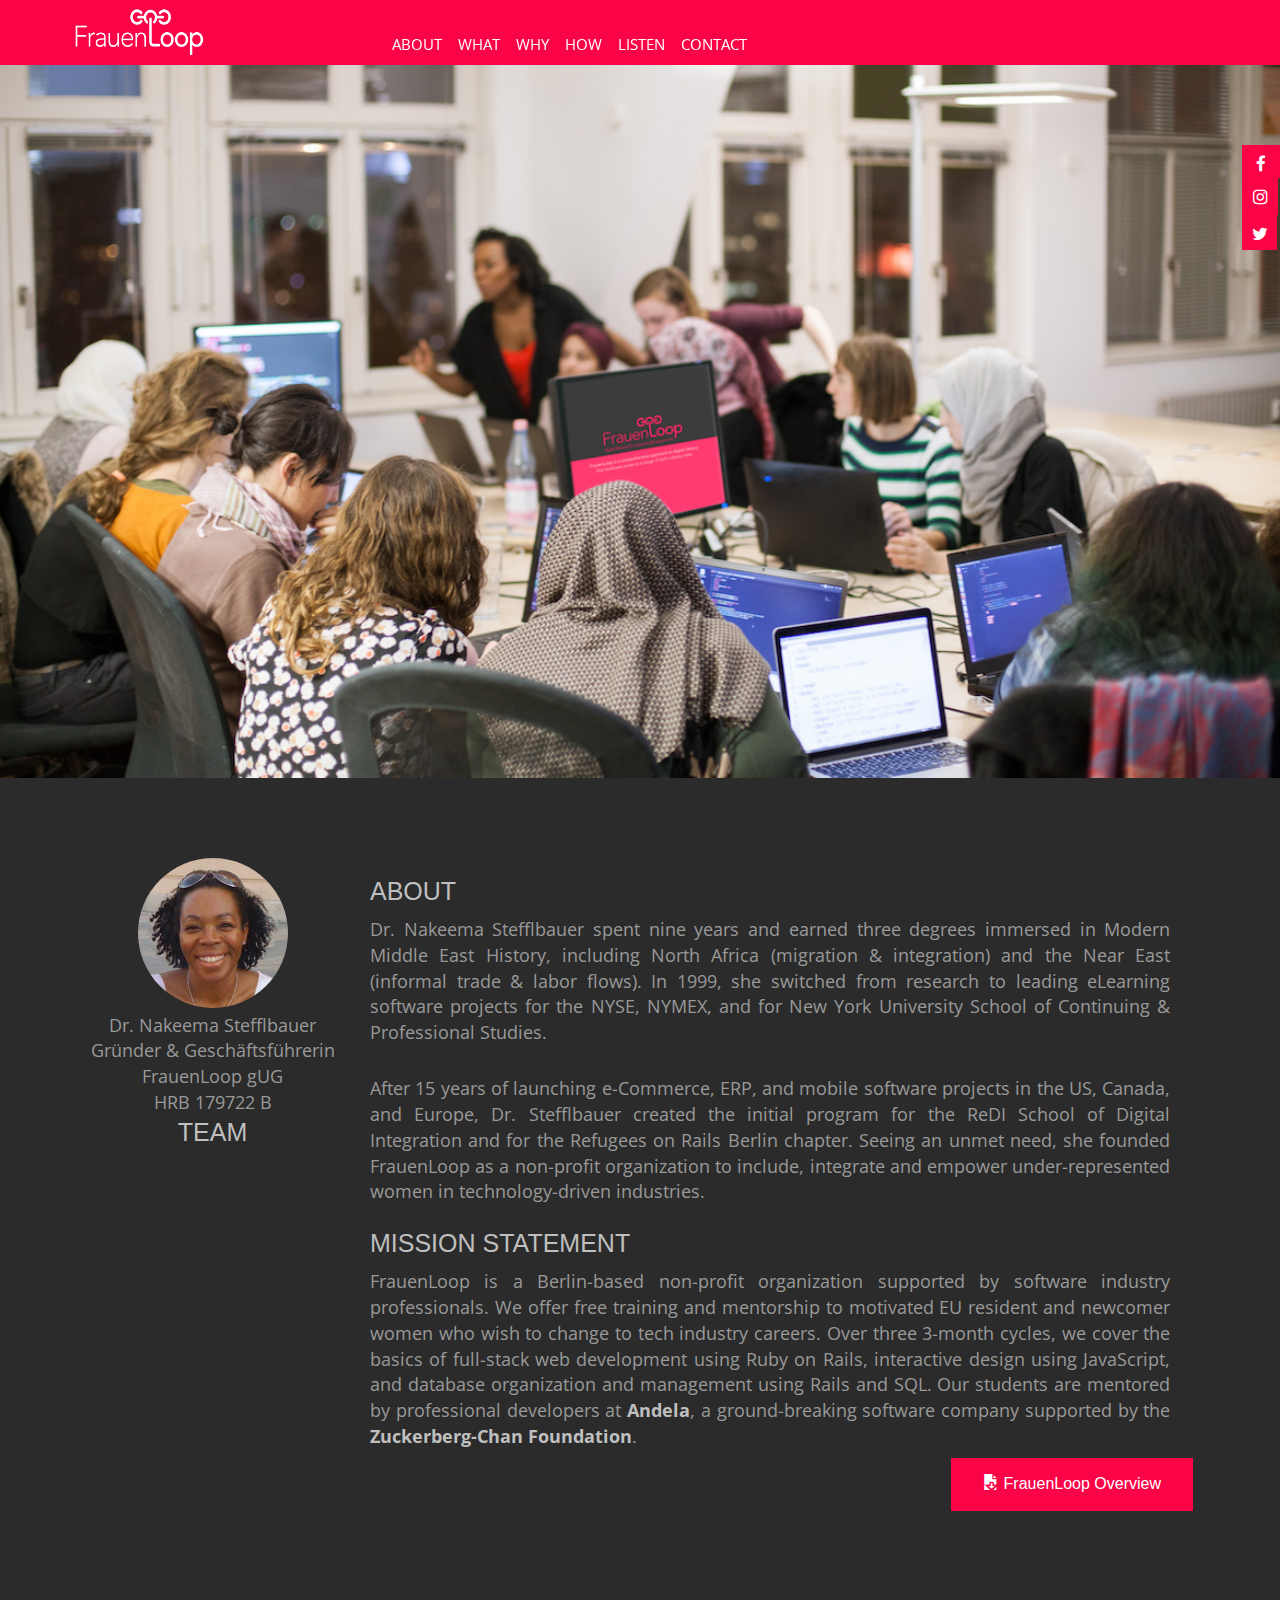
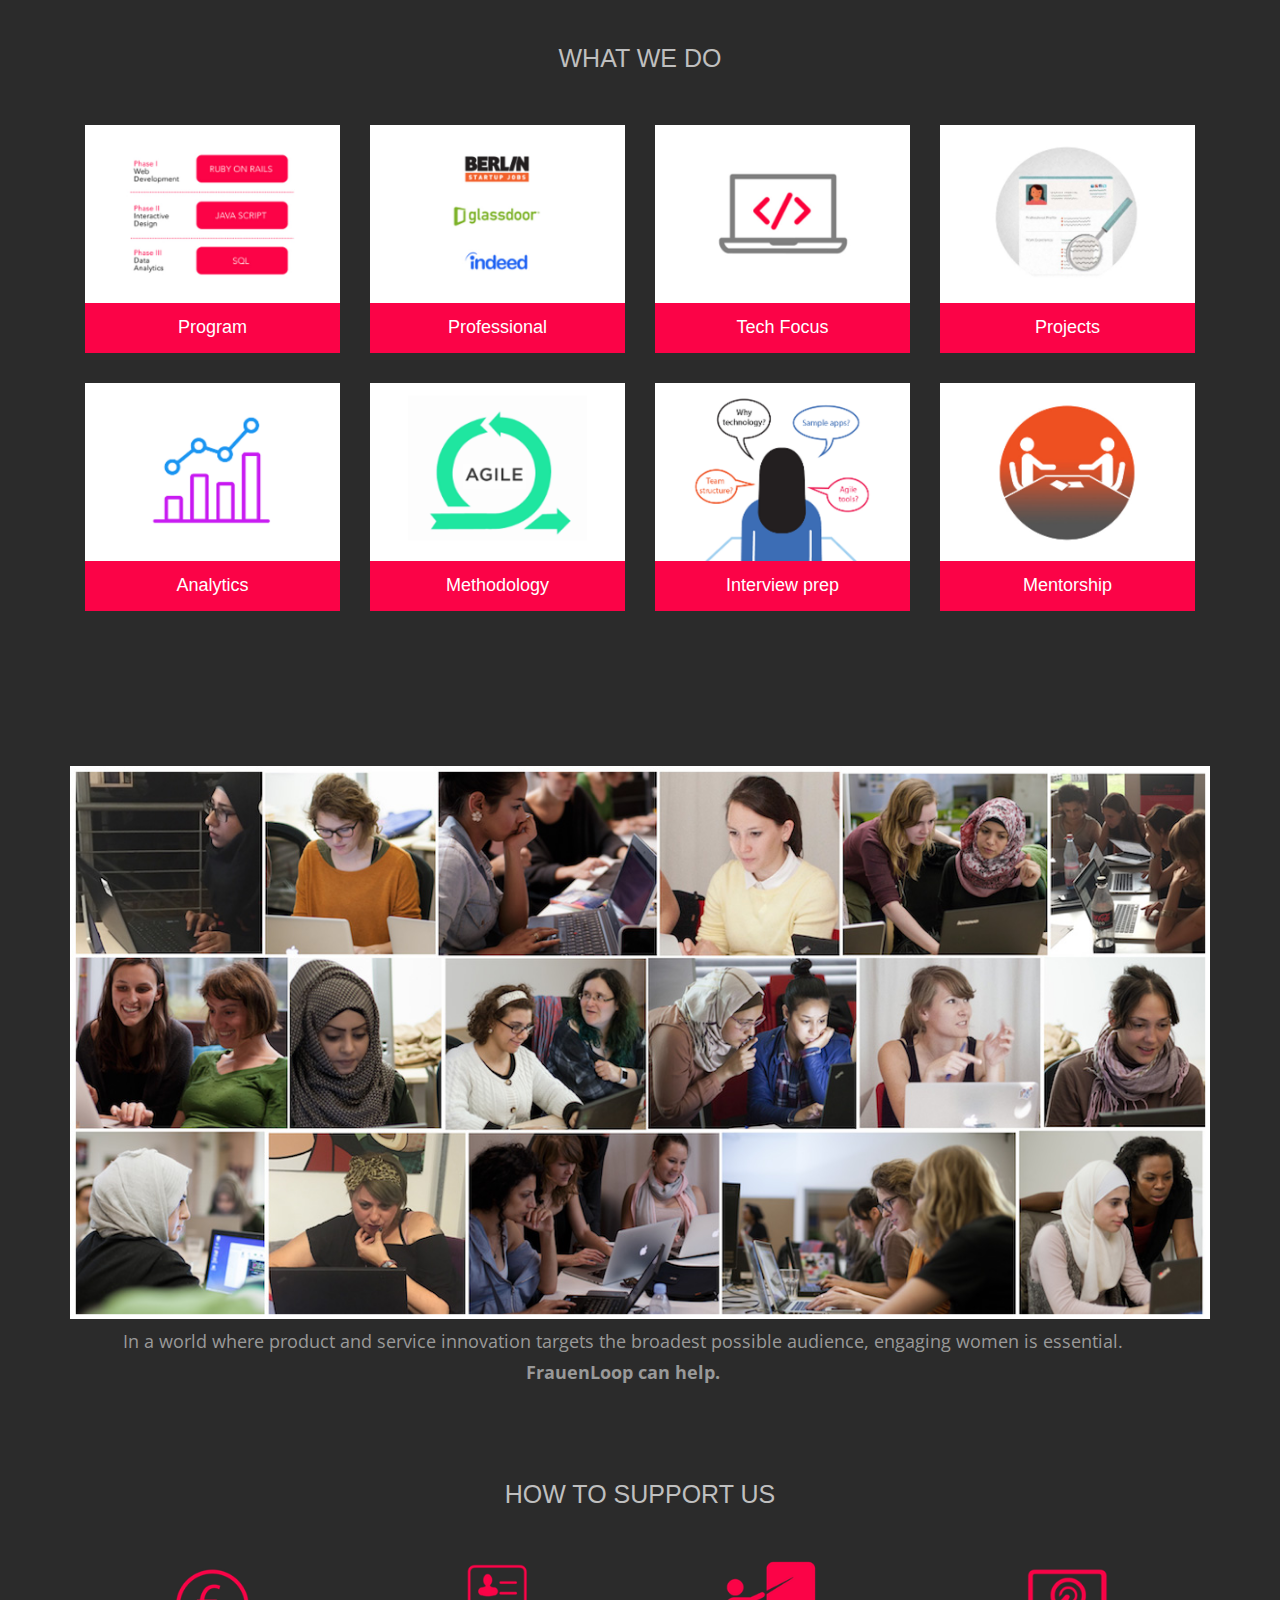
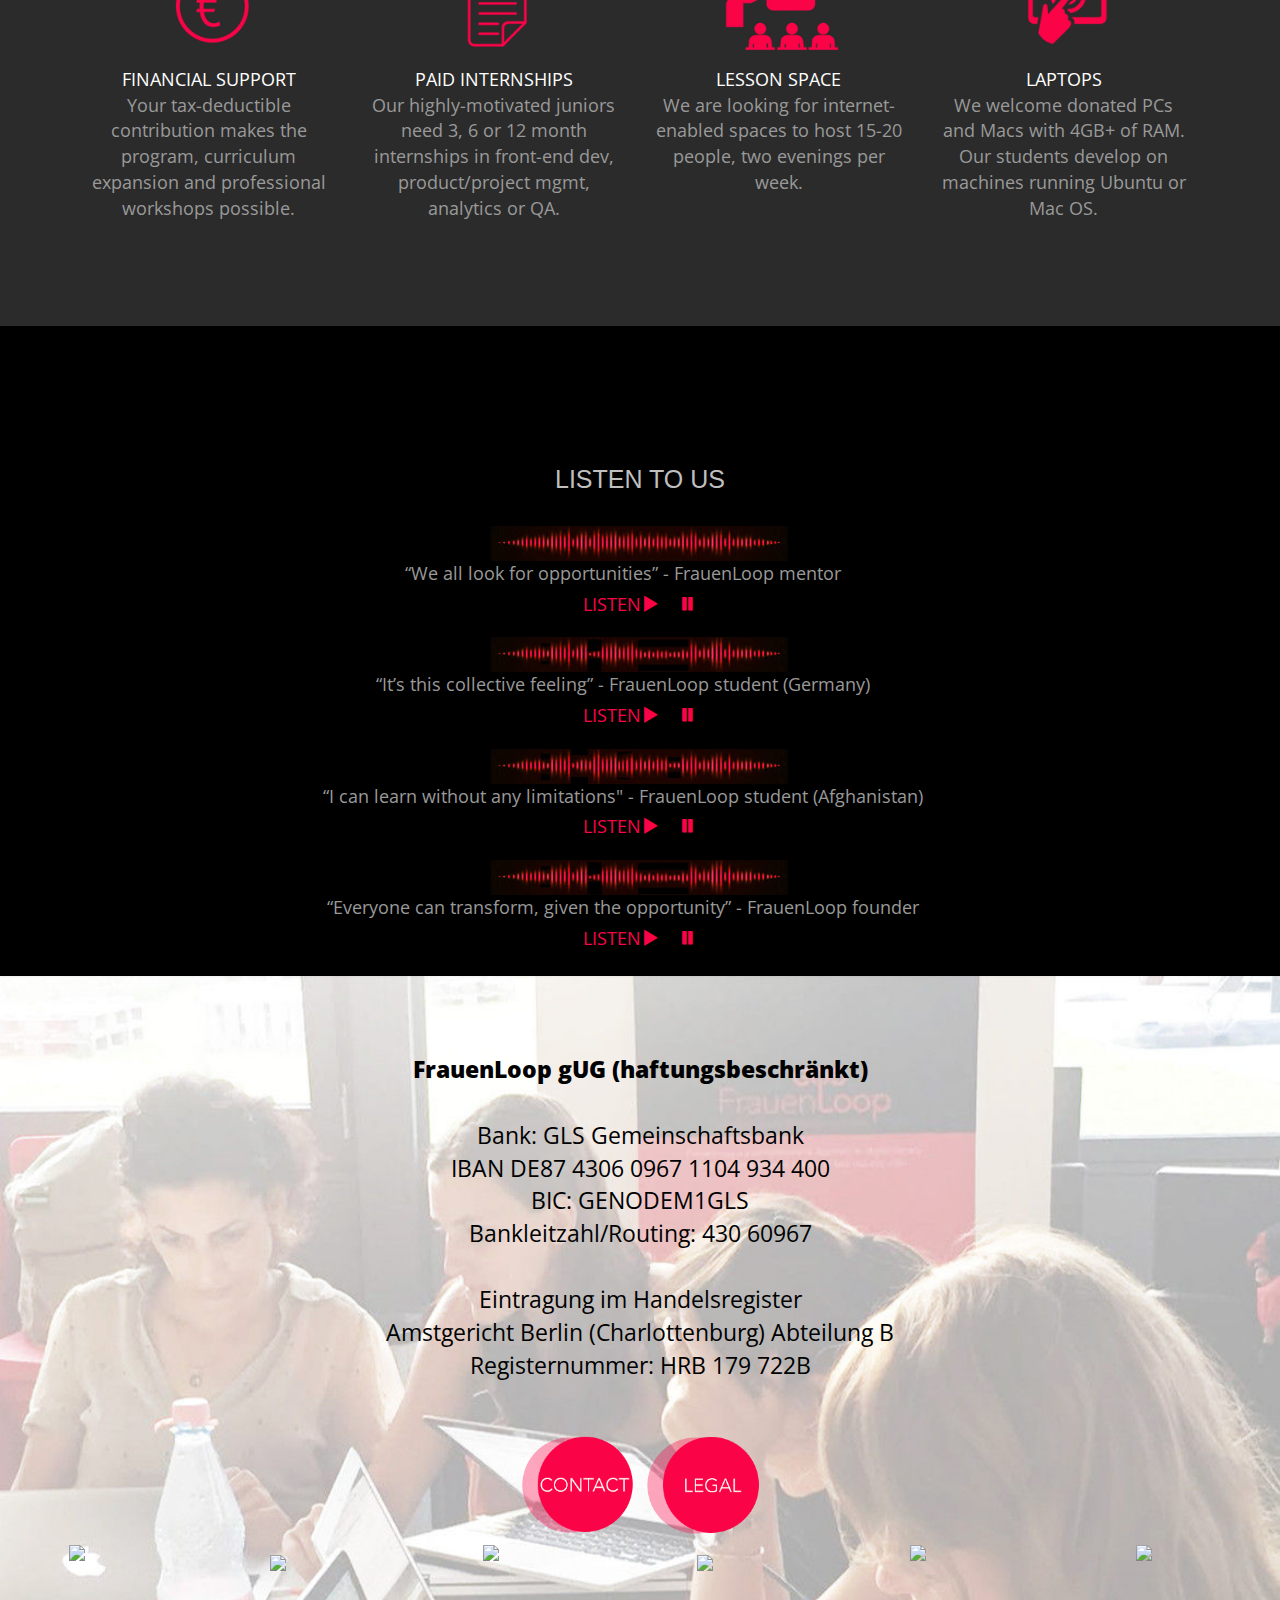
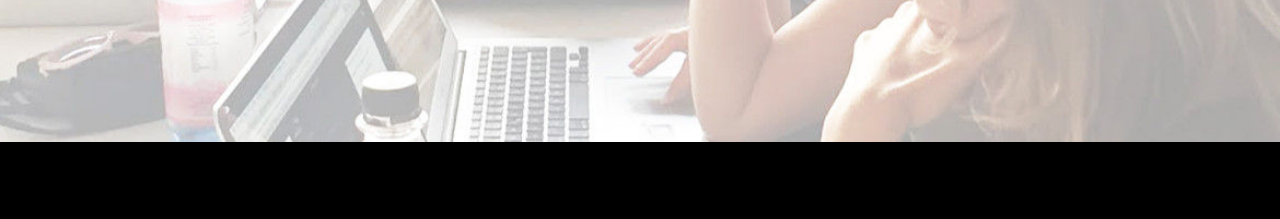
==== index.html @ 5296de96 "About page add links" ====
<!DOCTYPE html>
<html lang="en">

<head>

  <meta charset="utf-8">
  <meta name="description" content="Integration initiative that helps women EU residents and refugees learn computer programming and change to digital careers.">
  <meta name="keywords" content="FrauenLoop,Berlin,Ladies,Codeing,Women,Ruby,Ruby on Rails,Refugees">
  <meta name="author" content="FrauenLoop,Berlin">
  <meta property="og:url"                content="http://www.frauenloop.org" />
  <meta property="og:type"               content="website" />
  <meta property="og:title"              content="FrauenLoop: digital literacy for residents and newcomers" />
  <meta property="og:description"        content="Help EU resident & refugee women change to digital careers" />
  <meta property="og:image"              content="http://www.frauenloop.org/images/refugee_women_computer_learning_europe.jpg" />
  <meta name="viewport" content="width=device-width, initial-scale=1">

  <title>FrauenLoop</title>

  <!-- Latest compiled and minified CSS -->
  <link rel="stylesheet" href="https://maxcdn.bootstrapcdn.com/bootstrap/3.3.7/css/bootstrap.min.css" integrity="sha384-BVYiiSIFeK1dGmJRAkycuHAHRg32OmUcww7on3RYdg4Va+PmSTsz/K68vbdEjh4u" crossorigin="anonymous">

  <!-- Theme CSS -->
  <link rel="stylesheet" type="text/css" href="css/style.css"> 
  <link rel="icon" type="image/png" href="images/favicon.ico">

  <!-- HTML5 Shim and Respond.js IE8 support of HTML5 elements and media queries -->
  <!-- WARNING: Respond.js doesn't work if you view the page via file:// -->
  <!--[if lt IE 9]>
  <script src="https://oss.maxcdn.com/libs/html5shiv/3.7.0/html5shiv.js"></script>
  <script src="https://oss.maxcdn.com/libs/respond.js/1.4.2/respond.min.js"></script>
  <![endif]-->

</head>

<body>
    <!-- Navigation -->
      <nav id="mainNav" class="navbar navbar-inverse navbar-custom navbar-fixed-top">
        <div class="container-fluid">
         <!-- Brand and toggle get grouped for better mobile display -->
          <div class="navbar-header">
            <button type="button" class="navbar-toggle" data-toggle="collapse" data-target="#myNavbar">
              <span class="icon-bar"></span>
              <span class="icon-bar"></span>
              <span class="icon-bar"></span>
            </button>
            <a class="navbar-brand" href="#page0"><img src="images/logos/Logo_Frauenloop_new_white_none.png" alt="FrauenLoop" title="FrauenLoop Logo"></a>
          </div>
          <!-- Collect the nav links, forms, and other content for toggling -->
          <div class="collapse navbar-collapse" id="myNavbar">
            <ul class="nav navbar-nav">
              <!--<li data-menuanchor="page1"><a href="#page1">WHY</a></li>-->
              <li data-menuanchor="page2"><a href="#page2">ABOUT</a></li>
              <li data-menuanchor="page3"><a href="#page3">WHAT</a></li>
              <li data-menuanchor="page4"><a href="#page4">WHY</a></li>
              <li data-menuanchor="page5"><a href="#page5">HOW</a></li>
              <li data-menuanchor="page6"><a href="#page6">LISTEN</a></li>
              <li data-menuanchor="page7"><a href="#page7">CONTACT</a></li>
            </ul>
          </div>
          <!-- /.navbar-collapse -->
        </div>
        <!-- /.container-fluid -->
      </nav>
      <!-- Navigation END -->

  <!-- Header -->
<header>
  <div class="sectionHeader" id="page0">
      <img src="images/start-page-background.jpg" class="header img-responsive" title="tech-integration-women-refugees-computer">
  </div>      
</header>
<!-- Header END -->

<!--WHY PAGE
<div class="section" id="page1">
   <div class="container">
     <div class="row">
       <div class="col-lg-12 col-sm-12"><img src="images/content_images/women-career-change.jpg" class="img-responsive" width="690" alt="frauenloop" title="women-career-changers"></div>
      <div class="col-lg-12 col-sm-12"><img class="header-circle img-responsive" src="images/circle_logos/test.jpg" alt="WHY WOMEN" title="WHY WOMEN">
        <div class="carousel-caption">
          <h1 class="quoteWhite2"> WHY WOMEN </h1>
        </div>
    </div>
       <div class="col-lg-12 col-sm-12"><p class="quote">The typical college graduate will<span class="quoteWhite"> change jobs many times. </span><br class="visible-lg visible-md">Sometimes it's a choice - but <span class="quoteWhite">for many women it isn't.</span><span> <!--<a class="quotepink" href="#why1" style="padding-left: 10px;">MORE  <span class="glyphicon glyphicon-menu-down"></span> </a></span></p></div>
   </div> 
</div>
   <!--container
</div>
   <!--WHY PAGE END-->

 <!--ABOUT PAGE-->
<div class="sectionAbout" id="page2" style="background-color: #2b2b2b;">
  <div class="container">
   <div class="row">
    <div class="col-lg-3 col-md-3 col-sm-3 col-xs-12"><img src="images/other_images/bio-pic.jpg" class="img-circle img-responsive" width="150" title="Dr. Nakeema Stefflbauer-founder-FrauenLoop">
             <p class="quoteAbout2">
          <span>Dr. Nakeema Stefflbauer</span><br>
          <span>Gründer & Geschäftsführerin</span><br>
          <span>FrauenLoop gUG</span><br>
          <span>HRB 179722 B</span></p>
          <p class="visible-lg visible-md text-center"><a class="quoteWhiteheader2 " href="pages/who.html">TEAM</a></p>
         
     </div>

    <div class="col-lg-9 col-md-9 col-sm-9 col-xs-12">
      <h2 class="quoteWhiteheader">ABOUT</h2>
      <p class="quoteAbout">Dr. Nakeema Stefflbauer spent nine years and earned three degrees immersed in Modern Middle East History, including North Africa (migration & integration) and the Near East (informal trade & labor flows). In 1999, she switched from research to leading eLearning software projects for the NYSE, NYMEX, and for New York University School of Continuing & Professional Studies.<br><br></p>

      <p class="quoteAbout">After 15 years of launching e-Commerce, ERP, and mobile software projects in the US, Canada, and Europe, Dr. Stefflbauer created the initial program for the ReDI School of Digital Integration and for the Refugees on Rails Berlin chapter. Seeing an unmet need, she founded FrauenLoop as a non-profit organization to include, integrate and empower under-represented women in technology-driven industries.</p>

      <h2 class="quoteWhiteheader">MISSION STATEMENT</h2>
       <p class="quoteAbout">
         FrauenLoop is a Berlin-based non-profit organization supported by software industry professionals. We offer free training and mentorship to motivated EU resident and newcomer women who wish to change to tech industry careers. Over three 3-month cycles, we cover the basics of full-stack web development using Ruby on Rails, interactive design using JavaScript, and database organization and management using Rails and SQL. Our students are mentored by professional developers at <strong ><a href="https://andela.com/" target="_blank">Andela</a></strong>, a ground-breaking software company supported by the <strong><a href="https://chanzuckerberg.com/" target="_blank">Zuckerberg-Chan Foundation</a></strong>.
       </p>
       <p class="visible-sm visible-xs"><a class="quoteWhiteheader2" href="pages/who.html">TEAM</a></p>
    </div>
    
       <div class="col-lg-12 col-md-12 col-sm-12 center-block" style="padding-bottom: 50px;""><a href="images/FL_overview10Nov.jpeg" target="_blank" ><button class="contact-button pull-right"><span class="glyphicon glyphicon-save-file"></span>  FrauenLoop Overview</button></a>
       </div>
   </div>
 </div>
 <!--container-->
</div>
  <!--ABOUT PAGE END-->

  <!--WHAT PAGE-->
<div id="page3" style="background-color: #2b2b2b;">
<section id="portfolio">
        <div class="container">
            <div class="row">
                <div class="col-lg-12 text-center">
                    <h2 class="quoteWhiteheader">WHAT WE DO</h2>
                    <br>
                    <br>
                </div>
            </div>
            <div class="row">
                <div class="col-md-3 col-sm-6 portfolio-item">
                    <a data-target="#myModal1" class="portfolio-link" data-toggle="modal">
                        <div class="portfolio-hover">
                            <div class="portfolio-hover-content">
                                <i class="fa fa-plus fa-3x"></i>
                            </div>
                        </div> 
                        <img src="images/what/languages_square.jpg" class="img-responsive whatImg" alt="">
                   
                    <div class="portfolio-caption">
                        <h4 class="quoteWhite">Program</h4>

                    </div>
                     </a>
                </div>

                <div class="col-md-3 col-sm-6 portfolio-item">
                    <a data-target="#myModal2" class="portfolio-link" data-toggle="modal">
                        <div class="portfolio-hover">
                            <div class="portfolio-hover-content">
                                <i class="fa fa-plus fa-3x"></i>
                            </div>
                        </div>
                        <img src="images/what/jobs_square.jpg" class="img-responsive whatImg" alt="">
                    
                    <div class="portfolio-caption">
                        <h4 class="quoteWhite">Professional</h4>
                    </div>
                    </a>
                </div>

                <div class="col-md-3 col-sm-6 portfolio-item">
                    <a data-target="#myModal3" class="portfolio-link" data-toggle="modal">
                        <div class="portfolio-hover">
                            <div class="portfolio-hover-content">
                                <i class="fa fa-plus fa-3x"></i>
                            </div>
                        </div>
                        <img src="images/what/coding_square.jpg" class="img-responsive whatImg" alt="">
                    
                    <div class="portfolio-caption">
                        <h4 class="quoteWhite">Tech Focus</h4>
                    </div>
                    </a>
                </div>

                <div class="col-md-3 col-sm-6 portfolio-item">
                    <a data-target="#myModal4" class="portfolio-link" data-toggle="modal">
                        <div class="portfolio-hover">
                            <div class="portfolio-hover-content">
                                <i class="fa fa-plus fa-3x"></i>
                            </div>
                        </div>
                        <img src="images/what/portfolio_square.jpg" class="img-responsive whatImg" alt="">
                    
                    <div class="portfolio-caption">
                        <h4 class="quoteWhite">Projects</h4>
                    </div>
                    </a>
                </div>
            </div>
                        <div class="row">
                <div class="col-md-3 col-sm-6 portfolio-item">
                    <a data-target="#myModal5" class="portfolio-link" data-toggle="modal">
                        <div class="portfolio-hover">
                            <div class="portfolio-hover-content">
                                <i class="fa fa-plus fa-3x"></i>
                            </div>
                        </div>
                        <img src="images/what/analytics_square.png" class="img-responsive whatImg" alt="">
                    
                    <div class="portfolio-caption">
                        <h4 class="quoteWhite">Analytics</h4>
                    </div>
                    </a>
                </div>

                <div class="col-md-3 col-sm-6 portfolio-item">
                    <a data-target="#myModal6" class="portfolio-link" data-toggle="modal">
                        <div class="portfolio-hover">
                            <div class="portfolio-hover-content">
                                <i class="fa fa-plus fa-3x"></i>
                            </div>
                        </div>
                        <img src="images/what/agile_square.png" class="img-responsive whatImg" alt="">
                  
                    <div class="portfolio-caption">
                        <h4 class="quoteWhite">Methodology</h4>
                    </div>
                    </a>
                </div>

                <div class="col-md-3 col-sm-6 portfolio-item">
                    <a data-target="#myModal7" class="portfolio-link" data-toggle="modal">
                        <div class="portfolio-hover">
                            <div class="portfolio-hover-content">
                                <i class="fa fa-plus fa-3x"></i>
                            </div>
                        </div>
                        <img src="images/what/CV_square.png" class="img-responsive whatImg" alt="">
                  
                    <div class="portfolio-caption">
                        <h4 class="quoteWhite">Interview prep</h4>
                    </div>
                    </a>
                </div>

                <div class="col-md-3 col-sm-6 portfolio-item">
                    <a data-target="#myModal8" class="portfolio-link" data-toggle="modal">
                        <div class="portfolio-hover">
                            <div class="portfolio-hover-content">
                                <i class="fa fa-plus fa-3x"></i>
                            </div>
                        </div>
                        <img src="images/what/cv_square.jpg" class="img-responsive whatImg" alt="">
                  
                    <div class="portfolio-caption">
                        <h4 class="quoteWhite">Mentorship</h4>
                    </div>
                    </a>
                </div>
            </div>
        </div>
    </section>
</div>

<!---ModalsWHAT-->

<!-- Modal1 -->
<div class="modal custom fade" id="myModal1" tabindex="-1" role="dialog" aria-labelledby="myModalLabel" aria-hidden="true">
  <div class="modal-dialog">
    <div class="modal-content">
      <div class="modal-body">
       <img src="images/what/languages_image.jpg" class="img-responsive" alt="">
      </div>
      <div><h4 class="pull-right2 quoteWhite">72 hours per cycle, 216 hours in total</h4></div>
      <div class="modal-footer">
        <a  class="quotepink" data-dismiss="modal">Close</a>
      </div>
    </div><!-- /.modal-content -->
  </div><!-- /.modal-dialog -->
</div><!-- /.modal1 -->

<!-- Modal2 -->
<div class="modal custom fade" id="myModal2" tabindex="-1" role="dialog" aria-labelledby="myModalLabel" aria-hidden="true">
  <div class="modal-dialog">
    <div class="modal-content">
      <div class="modal-body">
       <img src="images/what/jobs_image.jpg" class="img-responsive" alt="">
      </div>
      <div><h4 class="pull-right2 quoteWhite">Design, Test, Development & Analytics</h4></div>
      <div class="modal-footer">
        <a  class="quotepink" data-dismiss="modal">Close</a>
      </div>
    </div><!-- /.modal-content -->
  </div><!-- /.modal-dialog -->
</div><!-- /.modal2 -->

<!-- Modal3 -->
<div class="modal custom fade" id="myModal3" tabindex="-1" role="dialog" aria-labelledby="myModalLabel" aria-hidden="true">
  <div class="modal-dialog">
    <div class="modal-content">
      <div class="modal-body">
       <img src="images/what/tech.jpg" class="img-responsive" alt="">
      </div>
      <div><h4 class="pull-right2 quoteWhite">Applications, Interactivity & Database management</h4></div>
      <div class="modal-footer">
        <a  class="quotepink" data-dismiss="modal">Close</a>
      </div>
    </div><!-- /.modal-content -->
  </div><!-- /.modal-dialog -->
</div><!-- /.modal3 -->

<!-- Modal4 -->
<div class="modal custom fade" id="myModal4" tabindex="-1" role="dialog" aria-labelledby="myModalLabel" aria-hidden="true">
  <div class="modal-dialog">
    <div class="modal-content">
      <div class="modal-body">
       <img src="images/what/carousel4.jpg" class="img-responsive" alt="">
      </div>
      <div><h4 class="pull-right2 quoteWhite">Emphasis on online portfolios, including CVs</h4></div>
      <div class="modal-footer">
        <a  class="quotepink" data-dismiss="modal">Close</a>
      </div>
    </div><!-- /.modal-content -->
  </div><!-- /.modal-dialog -->
</div><!-- /.modal4 -->

<!-- Modal5 -->
<div class="modal custom fade" id="myModal5" tabindex="-1" role="dialog" aria-labelledby="myModalLabel" aria-hidden="true">
  <div class="modal-dialog">
    <div class="modal-content">
      <div class="modal-body">
       <img src="images/what/carousel5.png" class="img-responsive" alt="">
      </div>
      <div><h4 class="pull-right2 quoteWhite">Working with data from the web</h4></div>
      <div class="modal-footer">
        <a  class="quotepink" data-dismiss="modal">Close</a>
      </div>
    </div><!-- /.modal-content -->
  </div><!-- /.modal-dialog -->
</div><!-- /.modal5 -->

<!-- Modal6 -->
<div class="modal custom fade" id="myModal6" tabindex="-1" role="dialog" aria-labelledby="myModalLabel" aria-hidden="true">
  <div class="modal-dialog">
    <div class="modal-content">
      <div class="modal-body">
       <img src="images/what/carousel6.png" class="img-responsive" alt="">
      </div>
      <div><h4 class="pull-right2 quoteWhite">Industry-standard tools (Jira, Trello, Asana)</h4></div>
      <div class="modal-footer">
        <a  class="quotepink" data-dismiss="modal">Close</a>
      </div>
    </div><!-- /.modal-content -->
  </div><!-- /.modal-dialog -->
</div><!-- /.modal6 -->

<!-- Modal7 -->
<div class="modal custom fade" id="myModal7" tabindex="-1" role="dialog" aria-labelledby="myModalLabel" aria-hidden="true">
  <div class="modal-dialog">
    <div class="modal-content">
      <div class="modal-body">
       <img src="images/what/CV_image.jpg" class="img-responsive" alt="" title="Muslim-European-women-integration">
      </div>
      <div><h4 class="pull-right2 quoteWhite">Mock interview practice</h4></div>
      <div class="modal-footer">
        <a  class="quotepink" data-dismiss="modal">Close</a>
      </div>
    </div><!-- /.modal-content -->
  </div><!-- /.modal-dialog -->
</div><!-- /.modal3 -->

<!-- Modal8 -->
<div class="modal custom fade" id="myModal8" tabindex="-1" role="dialog" aria-labelledby="myModalLabel" aria-hidden="true">
  <div class="modal-dialog">
    <div class="modal-content">
      <div class="modal-body">
       <img src="images/what/mentoring_image.JPG" class="img-responsive" alt="" title=" women-europe-computer-mentors">
      </div>
      <div><h4 class="pull-right2 quoteWhite">High ratio of women instructors</h4></div>
      <div class="modal-footer">
        <a  class="quotepink" data-dismiss="modal">Close</a>
      </div>
    </div><!-- /.modal-content -->
  </div><!-- /.modal-dialog -->
</div><!-- /.modal4 -->
<!-- /ModalsWHAT -->
  <!--WHAT PAGE END-->

  <!--WHY PAGE-->
<div class="sectionWho" id="page4" style="background-color: #2b2b2b;">
  <div class="container">
    <div>
    <img src="images/FL-who-wallpaper.jpg" class="header img-responsive" title="muslim-women-technology-integration-germany">
    </div>
    <div><p class="quote text-center" style="padding-top: 10px">In a world where product and service innovation targets the broadest possible audience, engaging women is essential.</p></div>
    <div><p class="quote text-center"><strong>FrauenLoop can help.</strong></p></div>
  </div>
  <!--container-->
</div>
  <!--WHY PAGE END-->

  <!--HOW PAGE-->
<div class="sectionhow" id="page5" style="background:#2b2b2b;">
   <div class="container">
     <div class="row">
     <h1 class="text-center quoteWhiteheader">HOW TO SUPPORT US</h1>
     <br>
         <div class="col-lg-3 col-sm-6 text-center"><a href="#page7"><img src="images/how/icon_1.png" class="img-responsive quotepink"></a><p class="quote"><span class="quoteWhite">FINANCIAL SUPPORT</span><br>Your tax-deductible contribution makes the program, curriculum expansion and professional workshops possible.</p></div>
         
         <div class="col-lg-3 col-sm-6 text-center"><img src="images/how/icon_2.png" class="img-responsive quotepink" data-target="#myModal2how" class="portfolio-link" data-toggle="modal"><p class="quote"><span class="quoteWhite">PAID INTERNSHIPS</span><br>Our highly-motivated juniors need 3, 6 or 12 month internships in front-end dev, product/project mgmt, analytics or QA.</p></div>

         <div class="col-lg-3 col-sm-6 text-center"><img src="images/how/icon_3.png" class="img-responsive quotepink" data-target="#myModal3how" class="portfolio-link" data-toggle="modal"><p class="quote"><span class="quoteWhite">LESSON SPACE</span><br>We are looking for internet-enabled spaces to host 15-20 people, two evenings per week.</p></div>

         <div class="col-lg-3 col-sm-6 text-center"><img src="images/how/icon_4.png" class="img-responsive quotepink" data-target="#myModal4how" class="portfolio-link" data-toggle="modal"><p class="quote"><span class="quoteWhite">LAPTOPS</span><br>We welcome donated PCs and Macs with 4GB+ of RAM. Our students develop on machines running Ubuntu or Mac OS.</p></div>
   </div>
  </div>
  <!--container-->
</div>

<!--ModalsHOW -->
<!-- Modal1how -->
<div class="modal custom fade" id="myModal1how" tabindex="-1" role="dialog" aria-labelledby="myModalLabel" aria-hidden="true">
  <div class="modal-dialog">
    <div class="modal-content">
      <div class="modal-body">
       <img src="images/how/donate_image.jpg" class="img-responsive" alt="">
      </div>
      <div><h4 class="pull-right2 quoteWhite">Donations can be made to<br>FrauenLoop gUG<br>GLS Bank</h4></div>
      <div class="modal-footer">
        <a  class="quotepink" data-dismiss="modal">Close</a>
      </div>
    </div><!-- /.modal-content -->
  </div><!-- /.modal-dialog -->
</div><!-- /.modal1how -->

<!-- Modal2how -->
<div class="modal custom fade" id="myModal2how" tabindex="-1" role="dialog" aria-labelledby="myModalLabel" aria-hidden="true">
  <div class="modal-dialog">
    <div class="modal-content">
      <div class="modal-body">
       <img src="images/how/hiring_image.jpg" class="img-responsive" alt="" title="integration-tech-internships-women-europe">
      </div>
      <div><h4 class="pull-right quoteWhite">A great portfolio is just the start of building a new career. Our students need experience applying their skills to real-world products, services, and clientele.</h4></div>
      <div class="modal-footer">
        <a  class="quotepink" data-dismiss="modal">Close</a>
      </div>
    </div><!-- /.modal-content -->
  </div><!-- /.modal-dialog -->
</div><!-- /.modal2how -->

<!-- Modal3how -->
<div class="modal custom fade" id="myModal3how" tabindex="-1" role="dialog" aria-labelledby="myModalLabel" aria-hidden="true">
  <div class="modal-dialog">
    <div class="modal-content">
      <div class="modal-body">
       <img src="images/how/fablab.jpg" class="img-responsive" alt="">
      </div>
      <div><h4 class="pull-right quoteWhite">Fab Lab Berlin and Wooga GmbH hosted FrauenLoop in 2016, but we’ve grown larger! We are now actively seeking partners to host our program.</h4></div>
      <div class="modal-footer">
        <a  class="quotepink" data-dismiss="modal">Close</a>
      </div>
    </div><!-- /.modal-content -->
  </div><!-- /.modal-dialog -->
</div><!-- /.modal3how -->

<!-- Modal4how -->
<div class="modal custom fade" id="myModal4how" tabindex="-1" role="dialog" aria-labelledby="myModalLabel" aria-hidden="true">
  <div class="modal-dialog">
    <div class="modal-content">
      <div class="modal-body">
       <img src="images/how/laptop.jpeg" class="img-responsive" alt="">
      </div>
      <div><h4 class="pull-right quoteWhite">We have a number of Lenovo Thinkpad T-420s, installed with Ubuntu. Newer models mean faster development in Rails, JavaScript and SQL.</h4></div>
      <div class="modal-footer">
        <a  class="quotepink" data-dismiss="modal">Close</a>
      </div>
    </div><!-- /.modal-content -->
  </div><!-- /.modal-dialog -->
</div><!-- /.modal4how -->
  <!--HOW PAGE END-->
<br>
  <!--LISTEN PAGE-->
<div class="section" id="page6">
  <div class="container">

    <div class="row">
      <h1 class="text-center quoteWhiteheader">LISTEN TO US</h1>
     <br>
        <audio id="audio"></audio>
        <div class="img-responsive"><img src="images/other_images/audio_wave.jpg" width="300"></div>
        <div class="clo-lg-12 col-sm-12 text-center"><p class="quote">“We all look for opportunities”<br class="visible-xs"> - FrauenLoop mentor</p></div>
        <div class="col-lg-12 col-md-12 text-center"><a class="quotepink" onclick="play('audio/frauenloop_haneen_1_final.mp3')">LISTEN<span class="glyphicon glyphicon-play" ></span></a><a class="quotepink" onclick="stopAudio()"><span class="glyphicon glyphicon-pause" style="padding-left:20px;" ></span></a>
        </div>
   </div>
      <br>

   <div class="row">
        <audio id="audio"></audio>
        <div class="img-responsive"><img src="images/other_images/audio_wave_3.jpg" width="300"></div>
        <div class="clo-lg-12 col-sm-12 text-center"><p class="quote">“It’s this collective feeling”<br class="visible-xs"> - FrauenLoop student (Germany)</p></div>
        <div class="col-lg-12 col-md-12 text-center"><a class="quotepink" onclick="play('audio/marta_2.mp3')">LISTEN<span class="glyphicon glyphicon-play" ></span></a><a class="quotepink" onclick="stopAudio()"><span class="glyphicon glyphicon-pause" style="padding-left:20px;" ></span></a>
        </div>
   </div>
      <br>

   <div class="row">
        <div class="img-responsive"><img src="images/other_images/audio_wave_2.jpg" width="300"></div>
        <div class="clo-lg-12 col-sm-12 text-center"><p class="quote">“I can learn without any limitations"<br class="visible-xs"> - FrauenLoop student (Afghanistan)</p></div>
        <div class="clo-lg-12 col-sm-12 text-center"><a class="quotepink" onclick="play('audio/FrauenLoop-studentA.mp3')">LISTEN<span class="glyphicon glyphicon-play" ></span></a><a class="quotepink" onclick="stopAudio()"><span class="glyphicon glyphicon-pause" style="padding-left:20px;" ></span></a>
        </div>
    </div>
      <br>

    <div class="row">
        <div class="img-responsive"><img src="images/other_images/audio_wave_3.jpg" width="300"></div>
        <div class="clo-lg-12 col-sm-12 text-center"><p class="quote">“Everyone can transform, given the opportunity”<br class="visible-xs"> - FrauenLoop founder</p></div>
        <div class="clo-lg-12 col-sm-12 text-center"><a class="quotepink" onclick="play('audio/FrauenLoop_founder.m4a')">LISTEN<span class="glyphicon glyphicon-play" ></span></a><a class="quotepink" onclick="stopAudio()"><span class="glyphicon glyphicon-pause" style="padding-left:20px;" ></span></a>
        </div>
    </div>
  </div>
  <!--container-->
</div>  
  <!--LISTEN PAGE END-->  

  <!--CONTACT PAGE-->
<div class="sectionHeader" id="page7">
  <div>
    <div class="row">
     <div>
      <div class="contact-background-img text-center">
        <img src="images/other_images/women-learn-programming-skills-europe.jpg" alt="frauenloop" class="img-responsive header" alt="frauenloop" title="european-women-computer-careers">
         <div class="contact-text">
          <div>
                <span class="contact-text-bold">FrauenLoop gUG (haftungsbeschränkt)</span><br>
              <br class="visible-lg visible-md">
              <p class="contact-text-bold2">
                Bank: GLS Gemeinschaftsbank
              <br>
                IBAN DE87 4306 0967 1104 934 400
              <br>
                BIC: GENODEM1GLS
                <br >
                Bankleitzahl/Routing: 430 60967 
              <br><br>  
              
                Eintragung im Handelsregister
              <br>
                Amstgericht Berlin (Charlottenburg) Abteilung B
                <br>
                Registernummer: HRB 179 722B 
            </div> </p>
            <br>
           <div class="col-lg-12 col-md-12 col-sm-12 center-block" id="contact">
             <!--<a href=""><img src="images/contact/donate_btn.png" class="img-responsive contactCircle"></a>-->
             <a href="mailTo:info@frauenloop.org"><img src="images/contact/contact_btn.png" class="img-responsive contactCircle"></a>
             <a href="pages/legal.html"><img src="images/contact/legal_btn.png" class="img-responsive contactCircle"></a>
           </div>
           <!-- Supporters logo --> 
          <div class="row">
              <div class="col-lg-2 col-xs-2"><a href="https://www.wooga.com/" target="_blank"><img src="images/other_images/logos/logos_wooga.png" class="img-responsive" width="75"></div></a>

               <div class="col-lg-2 col-xs-2"><a href="https://andela.com/" target="_blank"><img src="images/other_images/logos/logos_andela.png" class="img-responsive" style="padding-top: 10px;" width="100"></div></a>

               <div class="col-lg-2 col-xs-2"><a href="http://codedoor.org/" target="_blank"><img src="images/other_images/logos/logos_codedoor.png" class="img-responsive" width="100"></div></a>

               <div class="col-lg-2 col-xs-2"><a href="https://www.atlassian.com/" target="_blank"><img src="images/other_images/logos/logos_atlassian.png" class="img-responsive" style="padding-top: 10px;" width="100"></div></a>

               <div class="col-lg-2 col-xs-2"><a href="https://fablab.berlin" target="_blank"><img src="images/other_images/logos/logos_fablab.png" class="img-responsive" width="100"></div></a>

               <div class="col-lg-2 col-xs-2"><a href="http://girlsintech.org/" target="_blank"><img src="images/other_images/logos/logos_girlsintech.png" class="img-responsive" width="75"></div></a> 
          </div>
          <!-- End Supporters logo --> 
        </div>
      </div>
    </div>
  </div>
 </div>
</div>
  <!--CONTACT PAGE END-->



<footer>
<div class="footer-social-icons">
    <ul class="social-icons">
      <li><a href="https://www.facebook.com/FrauenLoop" class="social-icon" target="_blank" title="frauenloop facebook"> <i class="fa fa-facebook"></i></a></li>
      <li><a href="https://www.instagram.com/frauenloop/" class="social-icon" target="_blank" title="frauenloop instagram"> <i class="fa fa-instagram"></i></a></li>
      <li><a href="https://twitter.com/frauenloop" class="social-icon" target="_blank" title="frauenloop twitter"> <i class="fa fa-twitter"></i></a></li>
    </ul>
</div>
<a id="back-to-top" href="#" class="btn btn-default btn-lg back-to-top" role="button" title="Click to return on the top page" data-toggle="tooltip" data-placement="left"><span class="glyphicon glyphicon-chevron-up"></span></a>
</footer>

<!-- jQuery -->
<script src="http://ajax.aspnetcdn.com/ajax/jQuery/jquery-2.2.4.min.js"></script>

<!-- Bootstrap Core JavaScript -->
<script src="https://maxcdn.bootstrapcdn.com/bootstrap/3.3.7/js/bootstrap.min.js" integrity="sha384-Tc5IQib027qvyjSMfHjOMaLkfuWVxZxUPnCJA7l2mCWNIpG9mGCD8wGNIcPD7Txa" crossorigin="anonymous"></script>

<!-- Jquery TouchSwipe -->
<script src="https://cdnjs.cloudflare.com/ajax/libs/jquery.touchswipe/1.6.18/jquery.touchSwipe.js"></script>

<!-- Theme JavaScript -->
<script type="text/javascript" src="js/script.js"></script>

</body>
</html>
---- css/style.css ----
@import url(http://netdna.bootstrapcdn.com/font-awesome/4.0.3/css/font-awesome.css);
@import 'https://fonts.googleapis.com/css?family=Open+Sans:300';
.header {
  background-repeat: no-repeat;
  background-attachment: scroll;
  background-position: center center;
  -webkit-background-size: cover;
  -moz-background-size: cover;
  background-size: cover;
  -o-background-size: cover;
  text-align: center;
  color: white;
  width: 100%;
  height: 100%;
}

body {
  background-color: #000;
}
/*social-buttons*/
.footer-social-icons {
  width: 350px;
  display:block;
  margin: 0 auto;
  position: fixed;
  right: 10px;
  z-index: 100;
}
.social-icon {
  color: #fff;
}
ul.social-icons { 
  position: fixed;
  top: 145px;
  right: 0;
  font-size: 17px;
}
.social-icons li {
 vertical-align: top;
 list-style: none;
}
.social-icons a {
  color: #fff; 
  text-decoration: none;
}
.fa-facebook {
  padding:10px 14px 6px 14.3px;
  -o-transition:.5s;
  -ms-transition:.5s;
  -moz-transition:.5s;
  -webkit-transition:.5s;
  transition: .5s;
  background: #fb0347;
}
.fa-facebook:hover {
  background-color: #3d5b99;
}
.fa-instagram {
  padding: 10px 10px 10px 11px;
  -o-transition:.5s;
  -ms-transition:.5s;
  -moz-transition:.5s;
  -webkit-transition:.5s;
  transition: .5s;
  background: #fb0347;
}
.fa-instagram:hover {
  background-color: #b30086;
}
.fa-twitter {
  padding:10px 9px 8px 10.6px;
  -o-transition:.5s;
  -ms-transition:.5s;
  -moz-transition:.5s;
  -webkit-transition:.5s;
  transition: .5s;
  background: #fb0347;
}
.fa-twitter:hover {
  background-color: #33ccff;
}
.pull-right {
  float: right;
  padding-left: 20px;
  padding-right: 10px;
}
.pull-right2 {
  float: left;
}
/*navigation bar*/
.navbar {
  font-size: 15px;
  list-style-type: none;
  margin-bottom: 0 !important;
  overflow: hidden;
  background:#fb0347;
  position: fixed;
  left: 0;
  width: 100%;
  height: 65px;
  border-style: none;
  z-index: 200;
}
.navbar-inverse .navbar-nav li a {
  font-family: 'Open Sans', sans-serif;
  color:#fff;
  font-size: 15px;
  padding-right: 8px;
  padding-left: 8px;
}
.navbar-inverse .navbar-nav>li>a:hover:not(.active) {
  color:  #fd9ab5;
  -webkit-transition-duration: 0.8s; 
  transition-duration: 0.8s;
}
}
.nav {
  font-size: 5px;
  text-align: center;
  background-color: #000;
  position: fixed;
  right: 20px;
  top: 0;
  width: 100%;
  z-index: 200;
}
.navbar-custom .nav li a:hover,
.navbar-custom .nav li a:focus {
  color: #fff;
  outline: none;
}
.navbar-custom .navbar-nav > .active > a {
  border-radius: 5px;
  color: #fb0347;
  background-color: #fff;
}
.navbar-custom .navbar-nav > .active > a:hover,
.navbar-custom .navbar-nav > .active > a:focus {
  color: #fb0347;
  background-color: #fff;
}
.row {
  margin-left: 0;
  margin-right: 0;
}
.contactCircle {
  width: 75px;
} 
@media only screen and (min-width : 747px) {

  .contactCircle {
    width: 125px;
  }

  .nav {
    position: fixed;
    left: 30%;
    right: auto;
    top: 33px;
    width: 100%;
    z-index: 200;
  }
  .carousel-caption {
    right: 20%;
    left: 20%;
    padding-bottom:10px;
  } 
}

.nav li a {
  color:#fff;
  position: relative;
  display: block;
  padding: 1px 1px;
}
.navbar-brand>img {
  height: 85px;
  width: 150px;
  margin: 0 auto;
  position: fixed;
  left: 5%;
  right: auto;
  top: -7px;
}
.span {
 color: #fb0347;
 margin-left: 1px;
}
.navbar-toggle {
  background-color: #fb0347;
  -o-transition:.5s;
  -ms-transition:.5s;
  -moz-transition:.5s;
  -webkit-transition:.5s;
  transition: .5s;
}

/*footer for every page*/
.quote {
  font-family: 'Open Sans', sans-serif;
  color:#999999;
  font-size: 18px;
  text-align: center;
  margin:0 auto;
  padding-bottom: 5px; 
  margin-right: 3%;
}
.quoteAbout {
  font-family: 'Open Sans', sans-serif;
  color:#999999;
  font-size: 18px;
  text-align: justify;
  margin:0 auto;
  padding-bottom: 5px; 
  margin-right: 3%;
}
.quoteAbout2 {
  font-family: 'Open Sans', sans-serif;
  color:#999999;
  font-size: 18px;
  text-align: center;
  margin:0 auto;
  padding-top: 5px; 
}
.quoteWhite {
  color:#fff;
  font-style: none;
  font-size: 18px;
}
.quoteWhite2 {
  color:#bfbfbf;
  font-style: none;
  font-size: 16px;
  padding-bottom: 2px;
}
.quoteWhiteheader {
  color:#bfbfbf;
  font-style: none;
  font-size: 25px;
  padding-bottom: 2px;
}
.quoteWhiteheader2 {
  color:#bfbfbf;
  font-style: none;
  font-size: 25px;
  padding-bottom: 2px;
}
.quoteWhiteheader2:hover {
  color: #fb0347;
  -webkit-transition-duration: 0.8s; 
  transition-duration: 0.8s;

}
.quotepink {
  font-family: 'Open Sans', sans-serif;
  color:#fb0347;
  font-size: 18px;
  text-align: center;
  margin:0 auto;
  padding-top: 5px;
  cursor: pointer;
  text-decoration: none;
}
.quotepink:hover:not(.active) {
  color:  #fff;
  -webkit-transition-duration: 0.8s; 
  transition-duration: 0.8s;
  text-decoration: none;
}  
.carousel-wrapper{
  min-width: 300px;
  width: calc((100vh - 130px - 20px) * 1.5);
  max-width: 100%;
  margin: 0 auto;
  padding-top: 140px;
}
.sectionHeader {
  padding-top: 25px;
}
.section {
 padding-top: 100px;
}
.sectionAbout {
 padding-top: 80px;
}
.sectionWho {
 padding-top: 65px;
}
.sectionDonate{
 padding-top: 65px;
}
.sectionhow {
  padding-top: 70px;
  padding-bottom: 100px;
}

.sectionTeam {
  padding-top: 70px;
}
.header-circle {
  max-width: 100%;
  height: 110px;
}
.header-circleWho {
  max-width: 100%;
  height: 180px;
  padding: 10px;
}
.col-lg-6 {
  width: 50%;
  padding: 0;
} 
.col-lg-6 >.pull-right,.pull-left {
  padding-top: 30px;
  padding-bottom: 40px;
  width: 100%;
  height: 340px;
}
img {
  margin: 0 auto;
  display: block;
}
@media only screen and (max-width : 750px) {  
  .header-circleTeam {
    width: 150px;
  }
  .quoteAbout {
    font-size: 15px;
    padding-right: 5px;
    padding-left: 5px;
  }
  .quoteWhiteheader {
    font-size: 20px;
    padding-left: 10px;
    padding-top: 20px;
  }
  .quoteWhiteheader2 {
    font-size: 20px;
    padding-left: 10px;
  }
  .pull-right2 {
    margin-left: 37%;
  }
  .navbar-inverse .navbar-nav>li>a {
    color:#fff;
    font-size: 15px;
    position: static;
    display: inline-block;
    border-bottom:1px solid white;
    width: 150px;
    margin-left: 15px;
    padding-bottom: 10px;
    padding-top: 10px
  }
  .navbar {
    font-size: 10px;
    list-style-type: none;
    margin: 0;
    padding: 0;
    overflow: hidden;
    background: rgb(251, 3, 71);
    background: rgba(251, 3, 71, 0.6);
    position: static;
    top: 0 auto;
    width: 100%;
    height: 100%;
    border-style: none;
    z-index: 200;
  }
  .navbar-header {
   background-color: #fb0347; 
   height: 80px;
 }
 .navbar-inverse .navbar-toggle{
border-color: #fb0347;
 }
 .navbar-inverse .navbar-toggle a {
  font-size: 20px;
  color: #fff;
}
.navbar-inverse .navbar-collapse {
  border-style: none;
}
body {
 background-color: #000;
}
.footer-social-icons {
  width: 350px;
  display:block;
  margin: 0 auto;
  position: fixed;
  right: 0px;
  z-index: 100;
}
.social-icon {
  color: #fff;
}
ul.social-icons { 
  position: fixed;
  top:80px;
  right: 0;
  font-size: 17px
}
.navbar-brand>img {
  height: 70px;
  width: 130px;
  position: absolute;
  top: 10px;
  left: 15px;
}
.quote {
  font-size: 15px;
  text-align: center;
  padding-bottom: 5px;  
}
.quoteWhite {
  color:#fff;
  font-style: none;
  font-size: 15px;
}
.row .col-lg-6 > .pull-right {
  float: none !important;
  padding-top: 10px;
  padding-bottom: 0;
  width: 100%;
  height:200px;
}
.row .col-lg-6 > .pull-left {
  float: none !important;
  padding-top: 0;
  width: 100%;
  height:200px;
}
.col-sm-12 {
  width: 100%;
  padding: 0;
}
/*.header-circle {
 width: 220px;
 height: 110px;
 }*/
 .sectionTeam {
  padding-top: 10px;
}
body .contact-text .contact-text-bold {
  font-size: 15px;
  top: 15px;
}
body .contact-text .contact-text-bold2 {
  font-size: 13px;
  top: 15px;
}  
.contact-text {
  font-family: 'Open Sans', sans-serif;
  position: absolute;
  font-size: 13px;
  color: #000000;
  text-align: center;
}
.contact-text-bold {
  font-style: none;
  font-size: 30px;
}
.container {
  padding-right: 0;
  padding-left: 0;
  margin-right: auto;
  margin-left: auto;
}
/*.carousel-caption {
  right: 20%;
  left: 20%;
  padding-bottom: 10px;
  }*/
  .quoteWhite2 {
    color:#bfbfbf;
    font-style: none;
    font-size: 15px;
    padding-bottom: 3px;
  }
  .sectionHeader {
    padding-top: 0px;
  }

}
}
img {
  margin: 0 auto;
  display: block;
}
.contact-button {
  background-color: #fb0347;
  border: none;
  color: white;
  padding: 15px 32px;
  text-align: center;
  text-decoration: none;
  display: inline-block;
  font-size: 16px;
  margin: 4px 2px;
  cursor: pointer;
  z-index: 250;
}
.contact-button:hover {
  text-decoration: none;
  color:  #000000;
  -webkit-transition-duration: 0.8s; 
  transition-duration: 0.8s;
}
.contact-background-img {
  position: relative;
  left: 50;
}
.thumbnail {
  position: relative;
}
.contact-text {
  font-family: 'Open Sans', sans-serif;
  position: absolute;
  font-size: 23px;
  color: #000000;
  top: 10%;
  width: 100%;
  height: 100%;
  text-align: center;
}
.contact-text-bold {
  font-style: none;
  font-size: 23px;
  font-weight: 900;
}
audio{
  display:none;
}
.back-to-top {
  background: #fb0347;
  cursor: pointer;
  position: fixed;
  bottom: 20px;
  right: 20px;
  display:none;
  border-style: none;
  z-index:200;
}
a:hover {
  text-decoration: none;
}
@media (min-width: 768px) {
  section {
    padding: 60px 0;
  }
}
.skills-heading {
  margin: 15px 0;
  text-transform: none;
}
#portfolio .portfolio-item {
  margin: 0 0 15px;
  right: 0;
}
#portfolio .portfolio-item .portfolio-link {
  display: block;
  position: relative;
  max-width: 400px;
  margin: 0 auto;
  background-color: #fff;
}
#portfolio .portfolio-item .portfolio-link .portfolio-hover {
  background: rgba(251, 3, 71, 0.7);
  position: absolute;
  width: 100%;
  height: 100%;
  opacity: 0;
  transition: all ease 0.5s;
  -webkit-transition: all ease 0.5s;
  -moz-transition: all ease 0.5s;
  cursor: pointer;
}
#portfolio .portfolio-item .portfolio-link .portfolio-hover:hover {
  opacity: 1;
}
#portfolio .portfolio-item .portfolio-link .portfolio-hover .portfolio-hover-content {
  position: absolute;
  width: 100%;
  height: 20px;
  font-size: 20px;
  text-align: center;
  top: 50%;
  margin-top: -12px;
  color: white;
}
#portfolio .portfolio-item .portfolio-link .portfolio-hover .portfolio-hover-content i {
  margin-top: -12px;
}
#portfolio .portfolio-item .portfolio-link .portfolio-hover .portfolio-hover-content h3,
#portfolio .portfolio-item .portfolio-link .portfolio-hover .portfolio-hover-content h4 {
  margin: 0;
}
#portfolio .portfolio-item .portfolio-caption {
  max-width: 400px;
  margin: 0 auto;
  background-color: #fb0347;
  text-align: center;
  padding: 15px 25px;
}
#portfolio .portfolio-item .portfolio-caption h4 {
  text-transform: none;
  margin: 0;
}
#portfolio .portfolio-item .portfolio-caption p {
  font-family: "Droid Serif", "Helvetica Neue", Helvetica, Arial, sans-serif;
  font-style: italic;
  font-size: 16px;
  margin: 0;
}
#portfolio * {
  z-index: 2;
}
@media (min-width: 767px) {
  #portfolio .portfolio-item {
    margin: 0 0 30px;
  }
}
.modal.custom {
  outline:none;

}
.modal.custom .modal-dialog {
  width:50%;
  margin:0 auto;
}
.modal.fade .modal-dialog {
  -webkit-transform: scale(0.1);
  -moz-transform: scale(0.1);
  -ms-transform: scale(0.1);
  transform: scale(0.1);
  top: 300px;
  opacity: 0;
  -webkit-transition: all 0.3s;
  -moz-transition: all 0.3s;
  transition: all 0.3s;
}

.modal.fade.in .modal-dialog {
  -webkit-transform: scale(1);
  -moz-transform: scale(1);
  -ms-transform: scale(1);
  transform: scale(1);
  -webkit-transform: translate3d(0, -300px, 0);
  transform: translate3d(0, -300px, 0);
  opacity: 1;
}

.modal-footer{
	background-color:#262626;
}
.modal-body {
	padding:0;
}
.modal-content{
	position:fixed;
	top:10%;
}

#contact {
  display: flex;

  justify-content:center;
}

.video-section .pattern-overlay {

  padding: 110px 0 32px;
  min-height: 496px; 
  /* Incase of overlay problems just increase the min-height*/
}
.video-section h1, .video-section button{
  text-align:center;
  color:#fff;
}
.video-section h1{
  font-size:30px;
  font-family: 'Buenard', serif;
  font-weight:bold;
  text-transform: uppercase;
  margin: 40px auto 0px;
  text-shadow: 1px 1px 1px #000;
  -webkit-text-shadow: 1px 1px 1px #000;
  -moz-text-shadow: 1px 1px 1px #000;
}
.video-section button{
  font-size: 30px;
  background-color: #fb0347;
  border: none;
  color: white;
  cursor: pointer;
  z-index: 250;
  position: absolute;
  top: 100px;
  left: 50%;
  border-radius: 10px;
  transform: translateX(-50%) translateY(-50%);
  -webkit-transition-duration: 0.8s; 
  transition-duration: 0.8s;
}
.video-section button:hover{
  text-decoration: none;
  color:  #000000;
  -webkit-transition-duration: 0.8s; 
  transition-duration: 0.8s;
}
.video-section .buttonBar{display:none;}
.player {font-size: 1px;}

.whatImg {
  max-width: 70%;

}
strong a {
color:#bfbfbf;
}
strong {
  cursor: pointer;
  font-style: none;
  padding-bottom: 2px;
}
strong :hover {
  color: #fb0347;
  -webkit-transition-duration: 0.8s; 
  transition-duration: 0.8s;

}
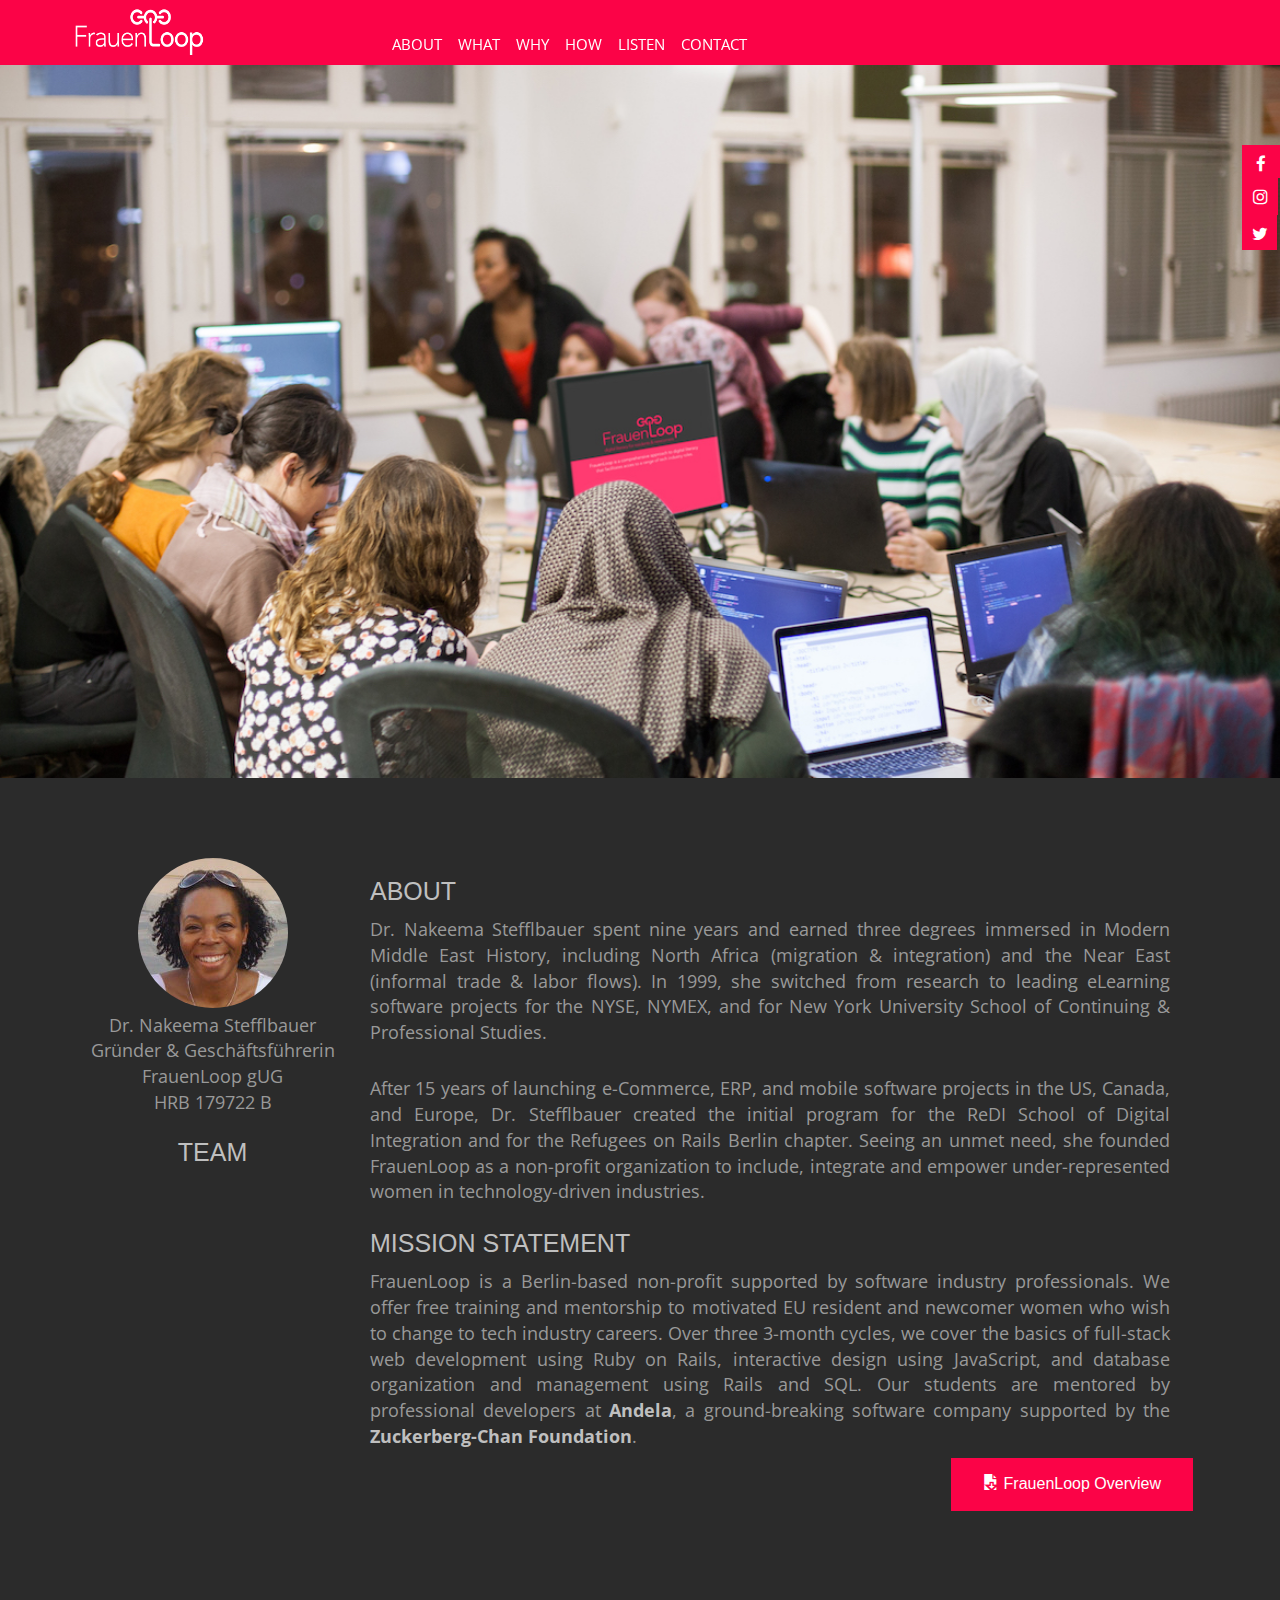
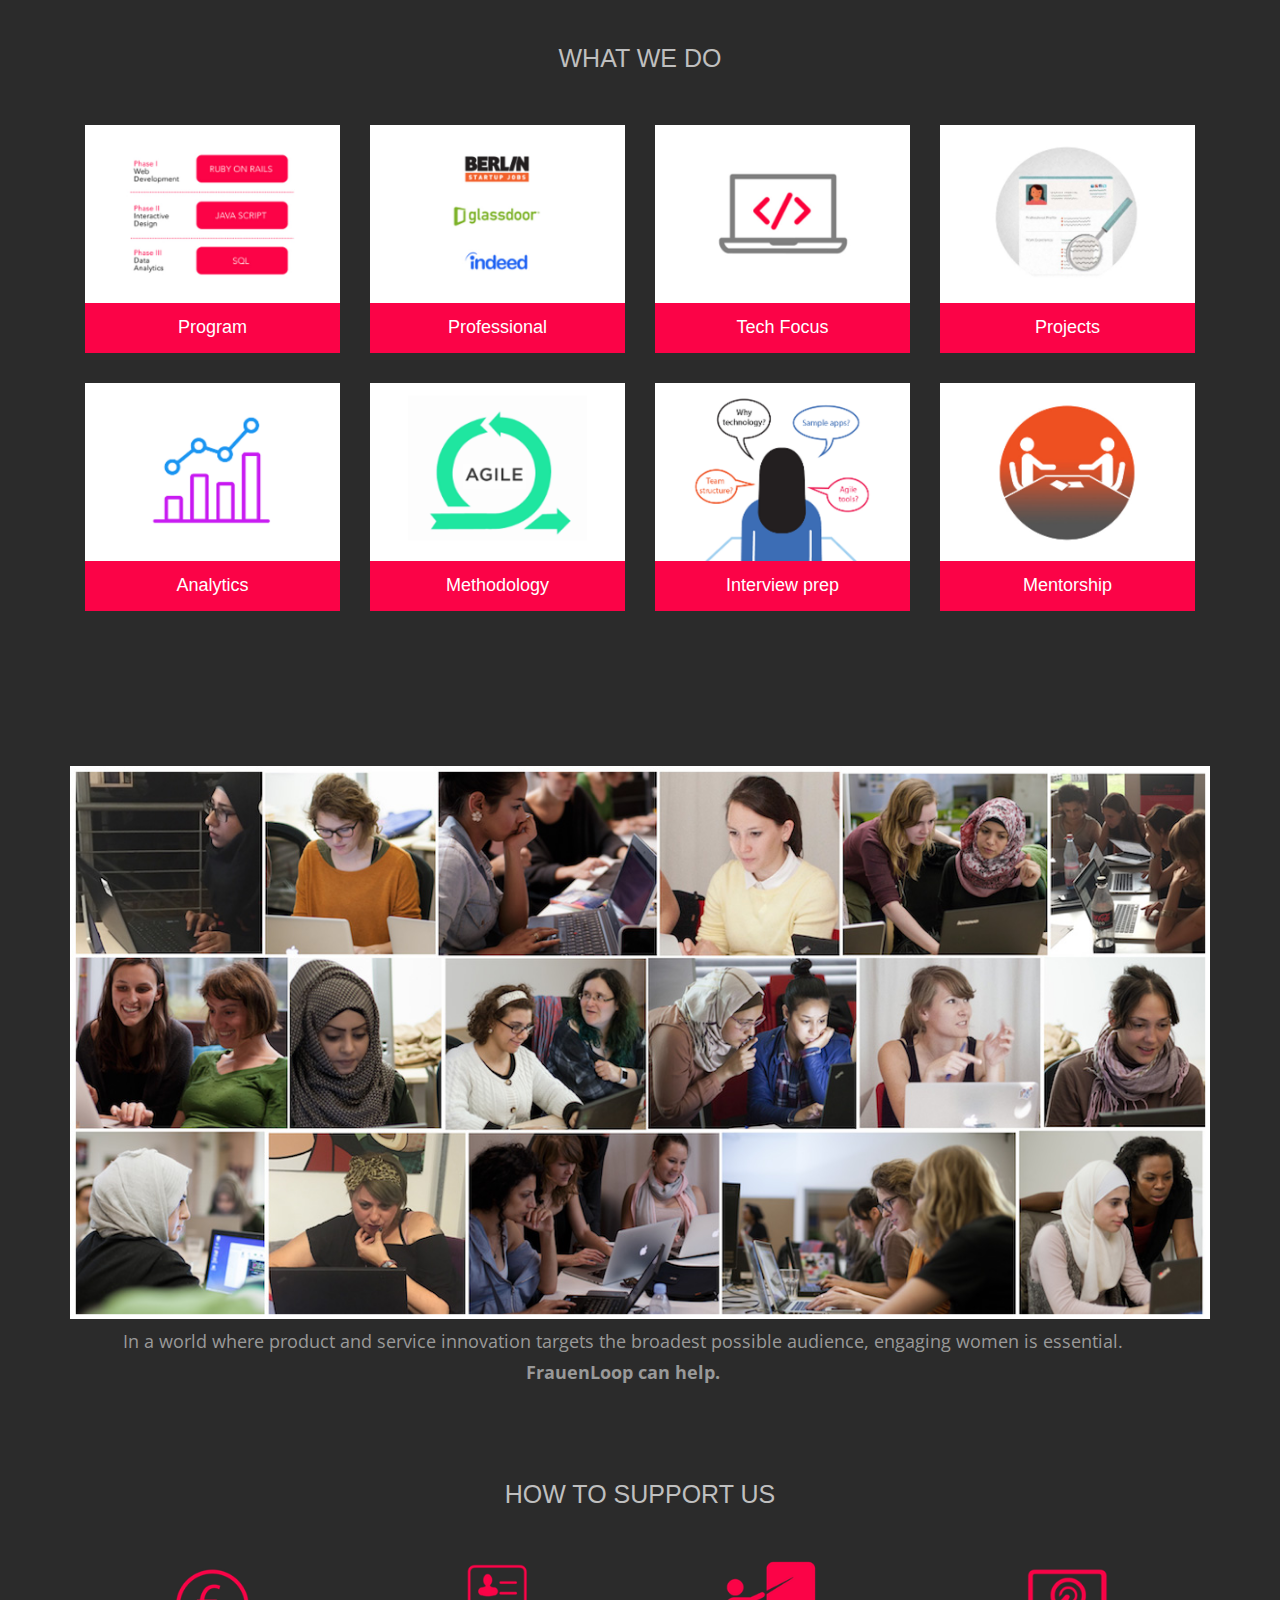
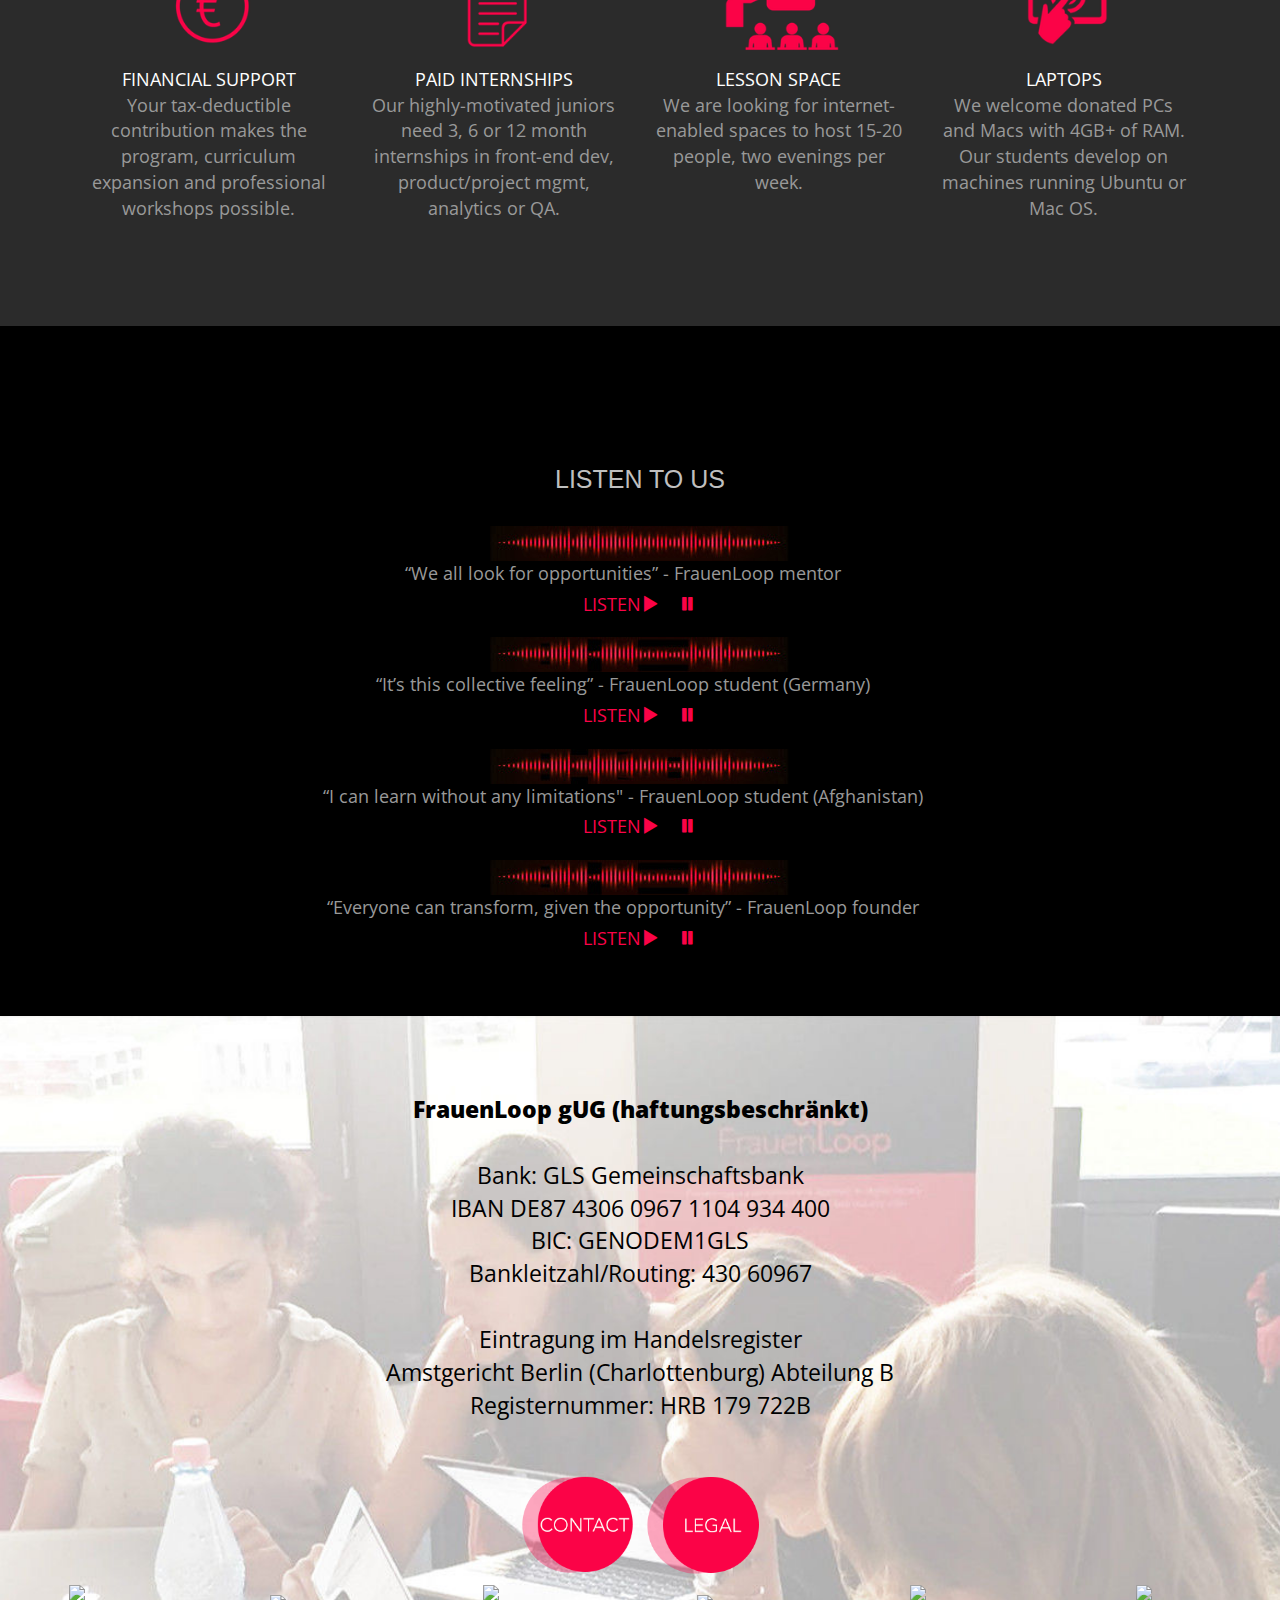
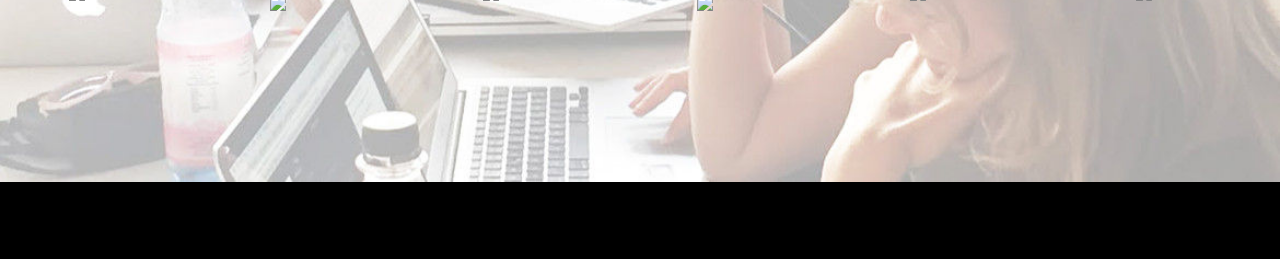
==== commit 194107fd: "22.01 version" ====
--- a/index.html
+++ b/index.html
@@ -98,6 +98,7 @@
           <span>Gründer & Geschäftsführerin</span><br>
           <span>FrauenLoop gUG</span><br>
           <span>HRB 179722 B</span></p>
+          <br>
           <p class="visible-lg visible-md text-center"><a class="quoteWhiteheader2 " href="pages/who.html">TEAM</a></p>
          
      </div>
@@ -110,7 +111,7 @@
 
       <h2 class="quoteWhiteheader">MISSION STATEMENT</h2>
        <p class="quoteAbout">
-         FrauenLoop is a Berlin-based non-profit organization supported by software industry professionals. We offer free training and mentorship to motivated EU resident and newcomer women who wish to change to tech industry careers. Over three 3-month cycles, we cover the basics of full-stack web development using Ruby on Rails, interactive design using JavaScript, and database organization and management using Rails and SQL. Our students are mentored by professional developers at <strong ><a href="https://andela.com/" target="_blank">Andela</a></strong>, a ground-breaking software company supported by the <strong><a href="https://chanzuckerberg.com/" target="_blank">Zuckerberg-Chan Foundation</a></strong>.
+         FrauenLoop is a Berlin-based non-profit supported by software industry professionals. We offer free training and mentorship to motivated EU resident and newcomer women who wish to change to tech industry careers. Over three 3-month cycles, we cover the basics of full-stack web development using Ruby on Rails, interactive design using JavaScript, and database organization and management using Rails and SQL. Our students are mentored by professional developers at <strong ><a href="https://andela.com/" target="_blank">Andela</a></strong>, a ground-breaking software company supported by the <strong><a href="https://chanzuckerberg.com/" target="_blank">Zuckerberg-Chan Foundation</a></strong>.
        </p>
        <p class="visible-sm visible-xs"><a class="quoteWhiteheader2" href="pages/who.html">TEAM</a></p>
     </div>
@@ -520,7 +521,8 @@
   <!--container-->
 </div>  
   <!--LISTEN PAGE END-->  
-
+<br>
+<br>
   <!--CONTACT PAGE-->
 <div class="sectionHeader" id="page7">
   <div>
--- a/css/style.css
+++ b/css/style.css
@@ -86,6 +86,7 @@
 }
 .pull-right2 {
   float: left;
+  padding-left: 20px;
 }
 /*navigation bar*/
 .navbar {
@@ -728,5 +729,4 @@
   color: #fb0347;
   -webkit-transition-duration: 0.8s; 
   transition-duration: 0.8s;
-
-}+}
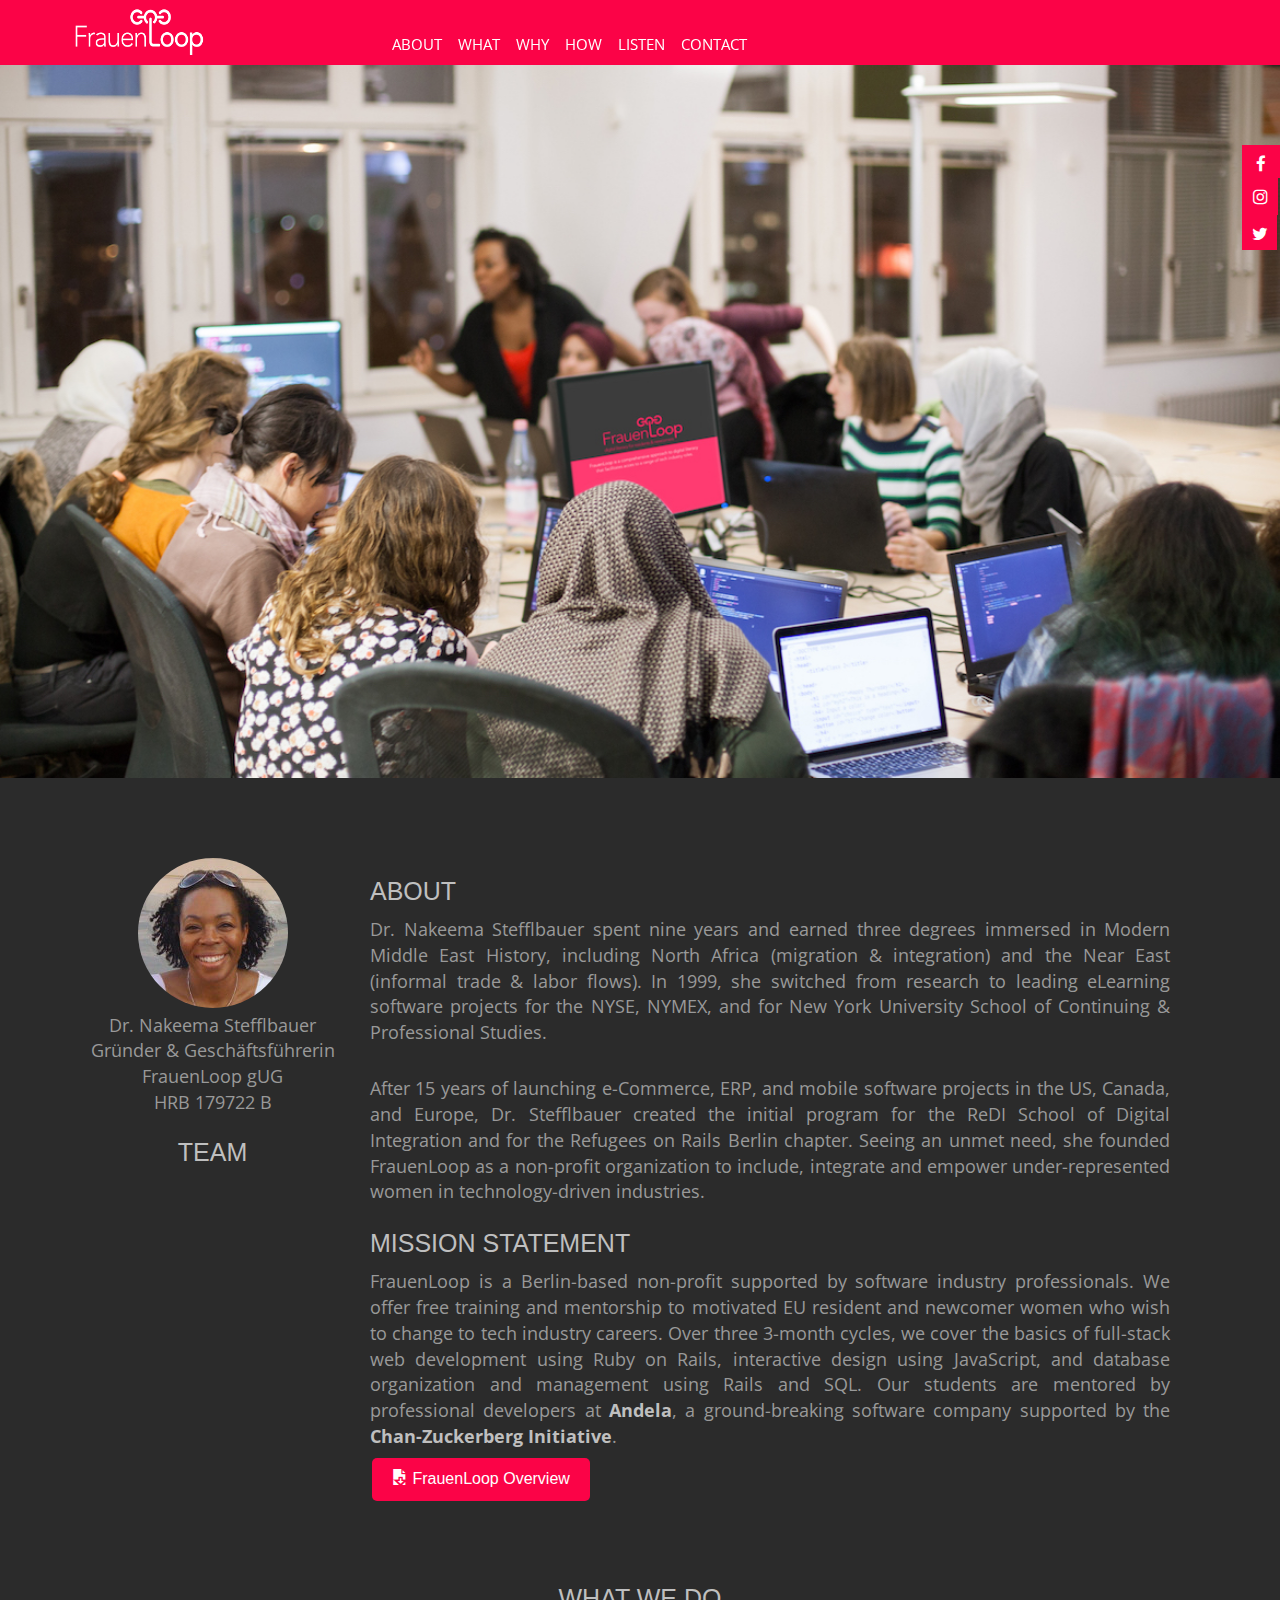
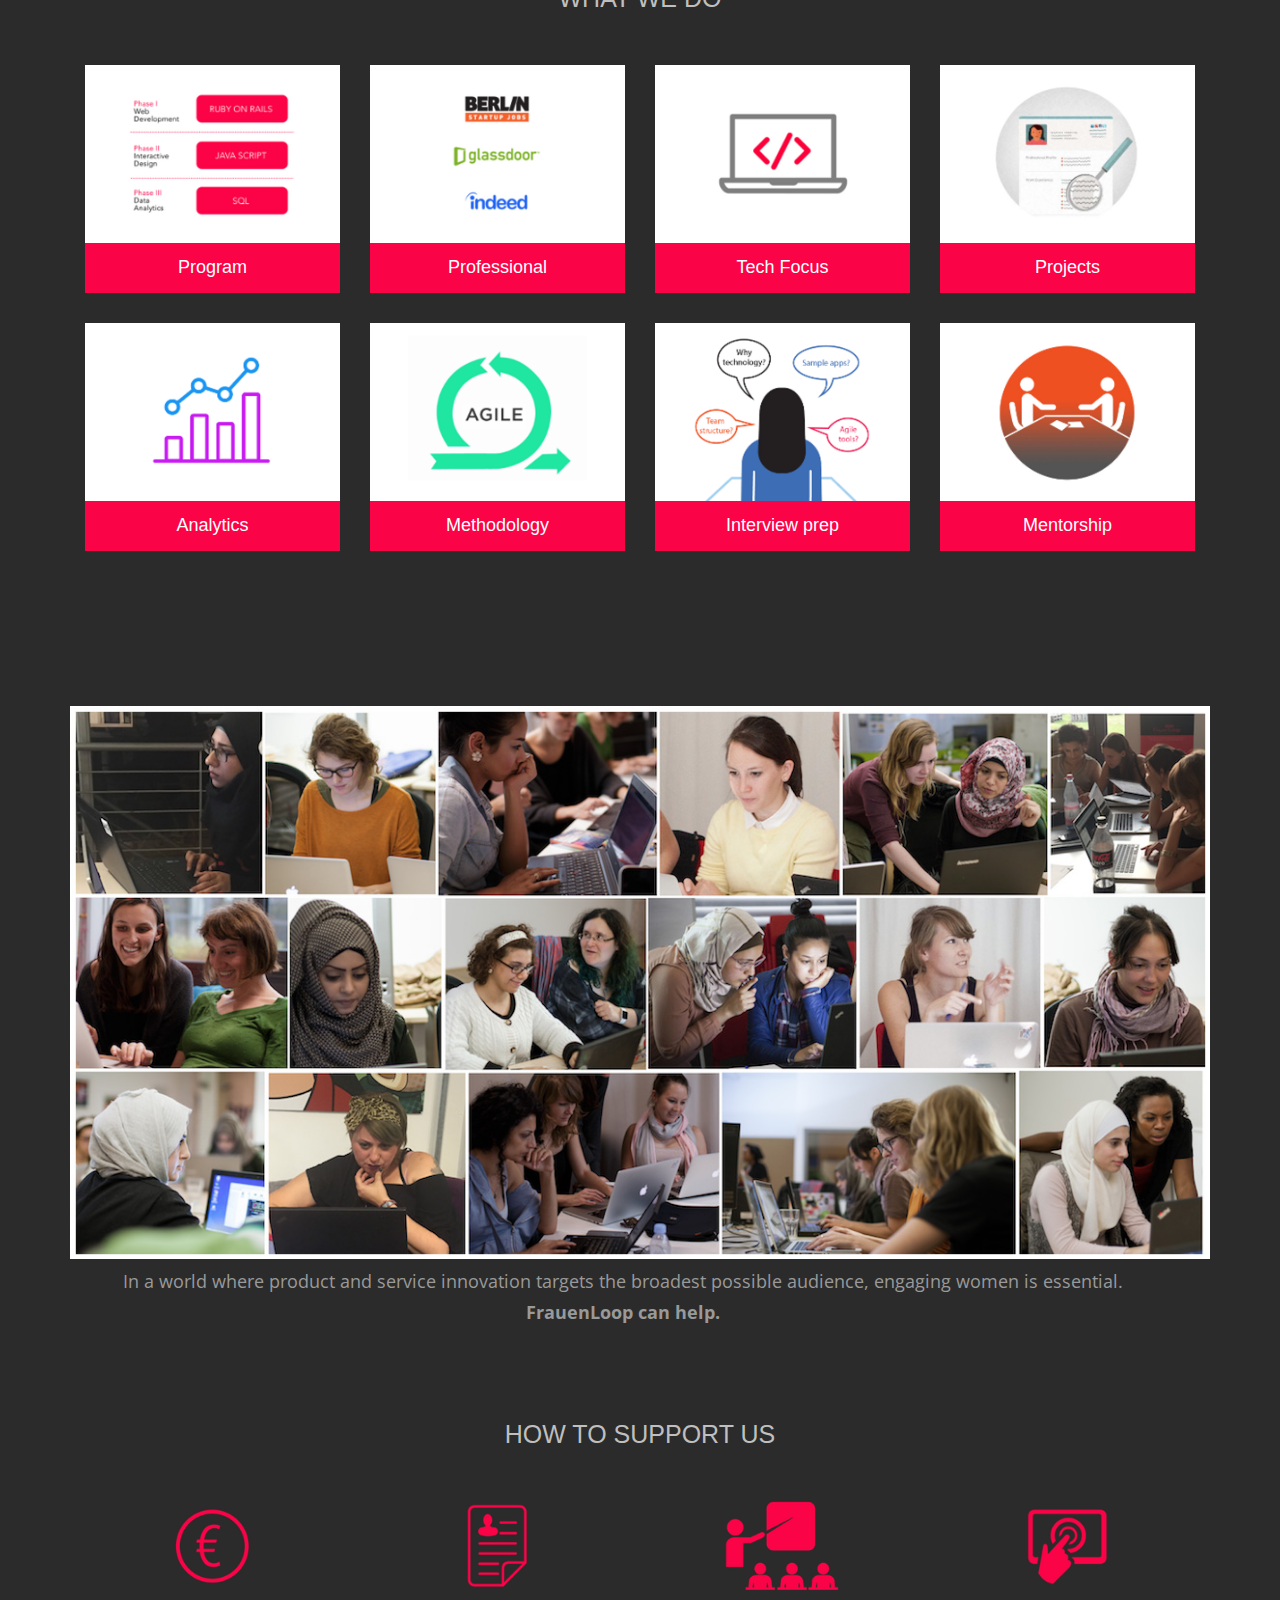
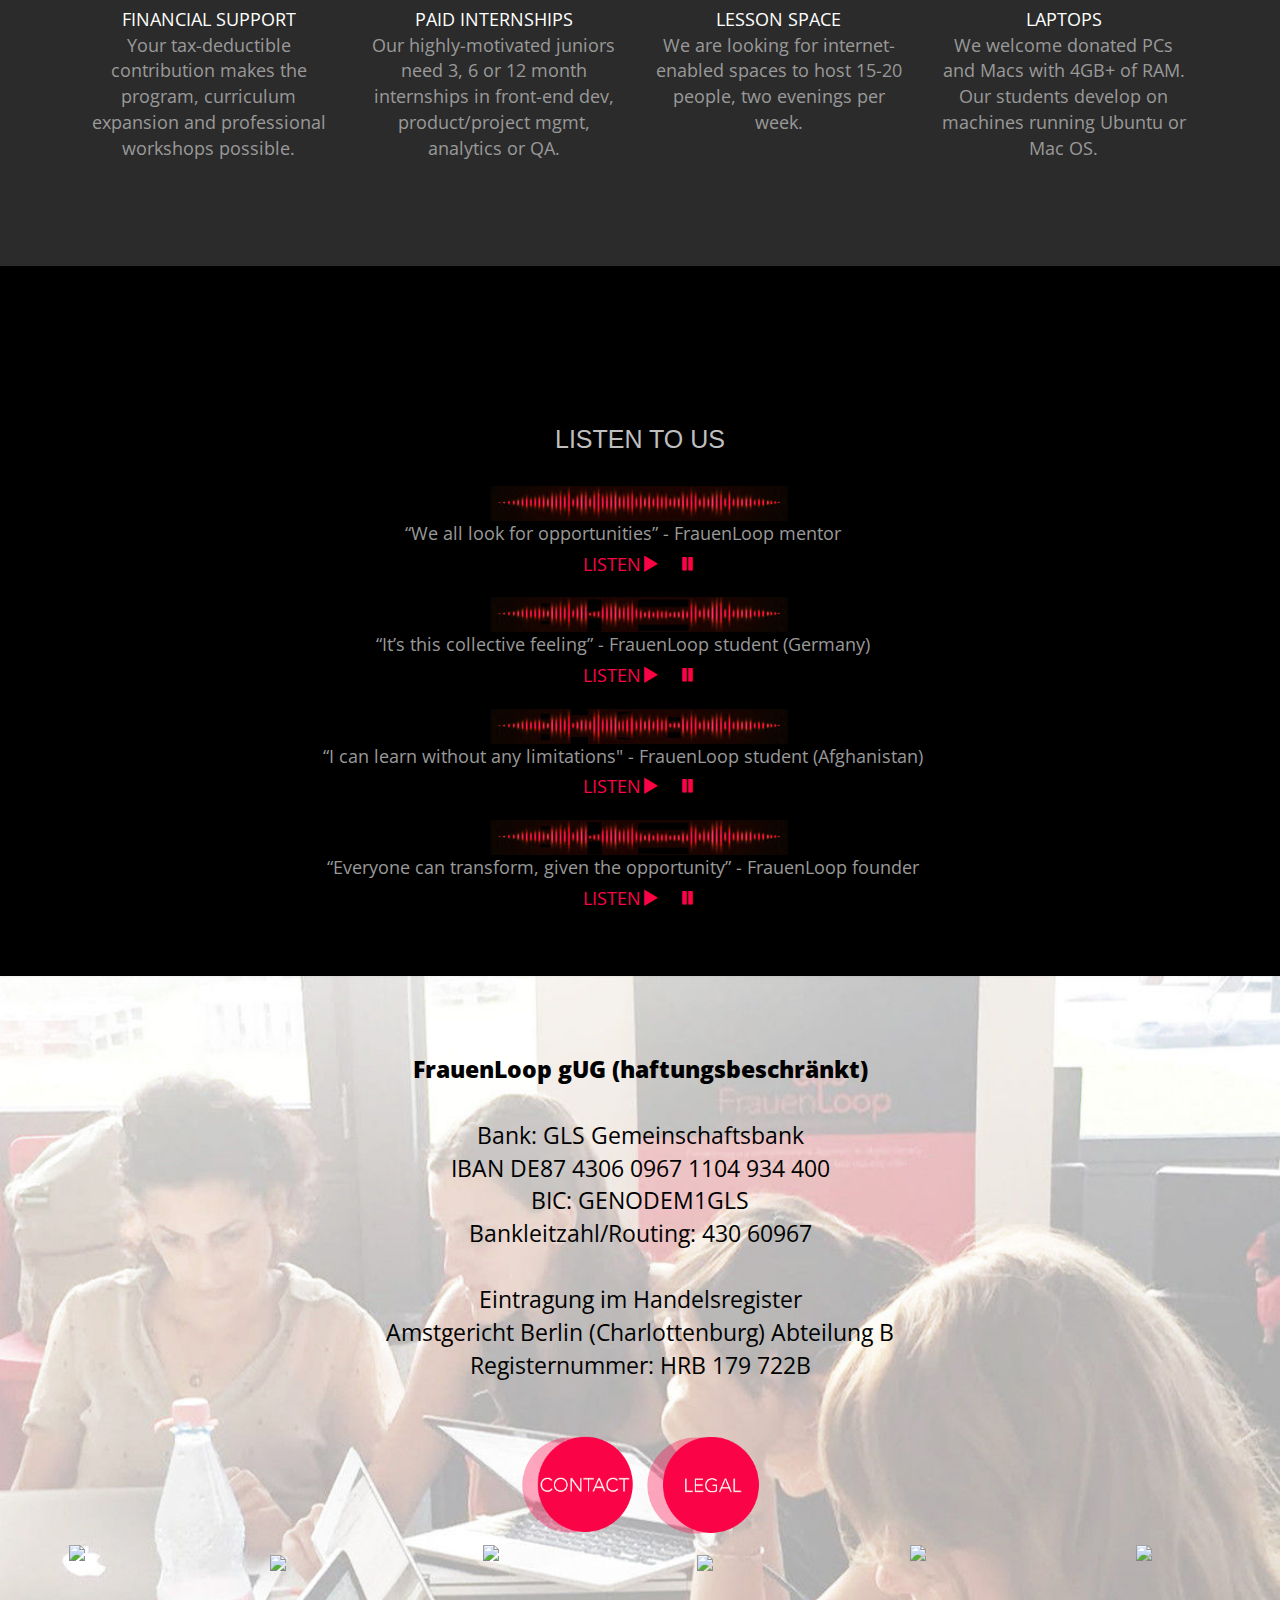
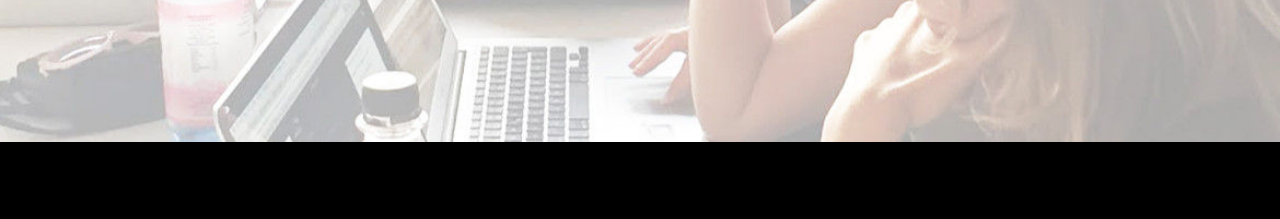
==== commit e97dd764: "LISTEN page size" ====
--- a/index.html
+++ b/index.html
@@ -111,12 +111,12 @@
 
       <h2 class="quoteWhiteheader">MISSION STATEMENT</h2>
        <p class="quoteAbout">
-         FrauenLoop is a Berlin-based non-profit supported by software industry professionals. We offer free training and mentorship to motivated EU resident and newcomer women who wish to change to tech industry careers. Over three 3-month cycles, we cover the basics of full-stack web development using Ruby on Rails, interactive design using JavaScript, and database organization and management using Rails and SQL. Our students are mentored by professional developers at <strong ><a href="https://andela.com/" target="_blank">Andela</a></strong>, a ground-breaking software company supported by the <strong><a href="https://chanzuckerberg.com/" target="_blank">Zuckerberg-Chan Foundation</a></strong>.
+         FrauenLoop is a Berlin-based non-profit supported by software industry professionals. We offer free training and mentorship to motivated EU resident and newcomer women who wish to change to tech industry careers. Over three 3-month cycles, we cover the basics of full-stack web development using Ruby on Rails, interactive design using JavaScript, and database organization and management using Rails and SQL. Our students are mentored by professional developers at <strong ><a href="https://andela.com/" target="_blank">Andela</a></strong>, a ground-breaking software company supported by the <strong><a href="https://chanzuckerberg.com/" target="_blank">Chan-Zuckerberg Initiative</a></strong>.
        </p>
+       <a href="images/FL_overview10Nov.jpeg" target="_blank" ><button class="contact-button"><span class="glyphicon glyphicon-save-file"></span>  FrauenLoop Overview</button></a>
        <p class="visible-sm visible-xs"><a class="quoteWhiteheader2" href="pages/who.html">TEAM</a></p>
     </div>
     
-       <div class="col-lg-12 col-md-12 col-sm-12 center-block" style="padding-bottom: 50px;""><a href="images/FL_overview10Nov.jpeg" target="_blank" ><button class="contact-button pull-right"><span class="glyphicon glyphicon-save-file"></span>  FrauenLoop Overview</button></a>
        </div>
    </div>
  </div>
--- a/css/style.css
+++ b/css/style.css
@@ -279,7 +279,7 @@
   padding-top: 25px;
 }
 .section {
- padding-top: 100px;
+ padding-top: 120px;
 }
 .sectionAbout {
  padding-top: 80px;
@@ -492,8 +492,9 @@
 .contact-button {
   background-color: #fb0347;
   border: none;
+  border-radius: 5px;
   color: white;
-  padding: 15px 32px;
+  padding: 10px 20px;
   text-align: center;
   text-decoration: none;
   display: inline-block;
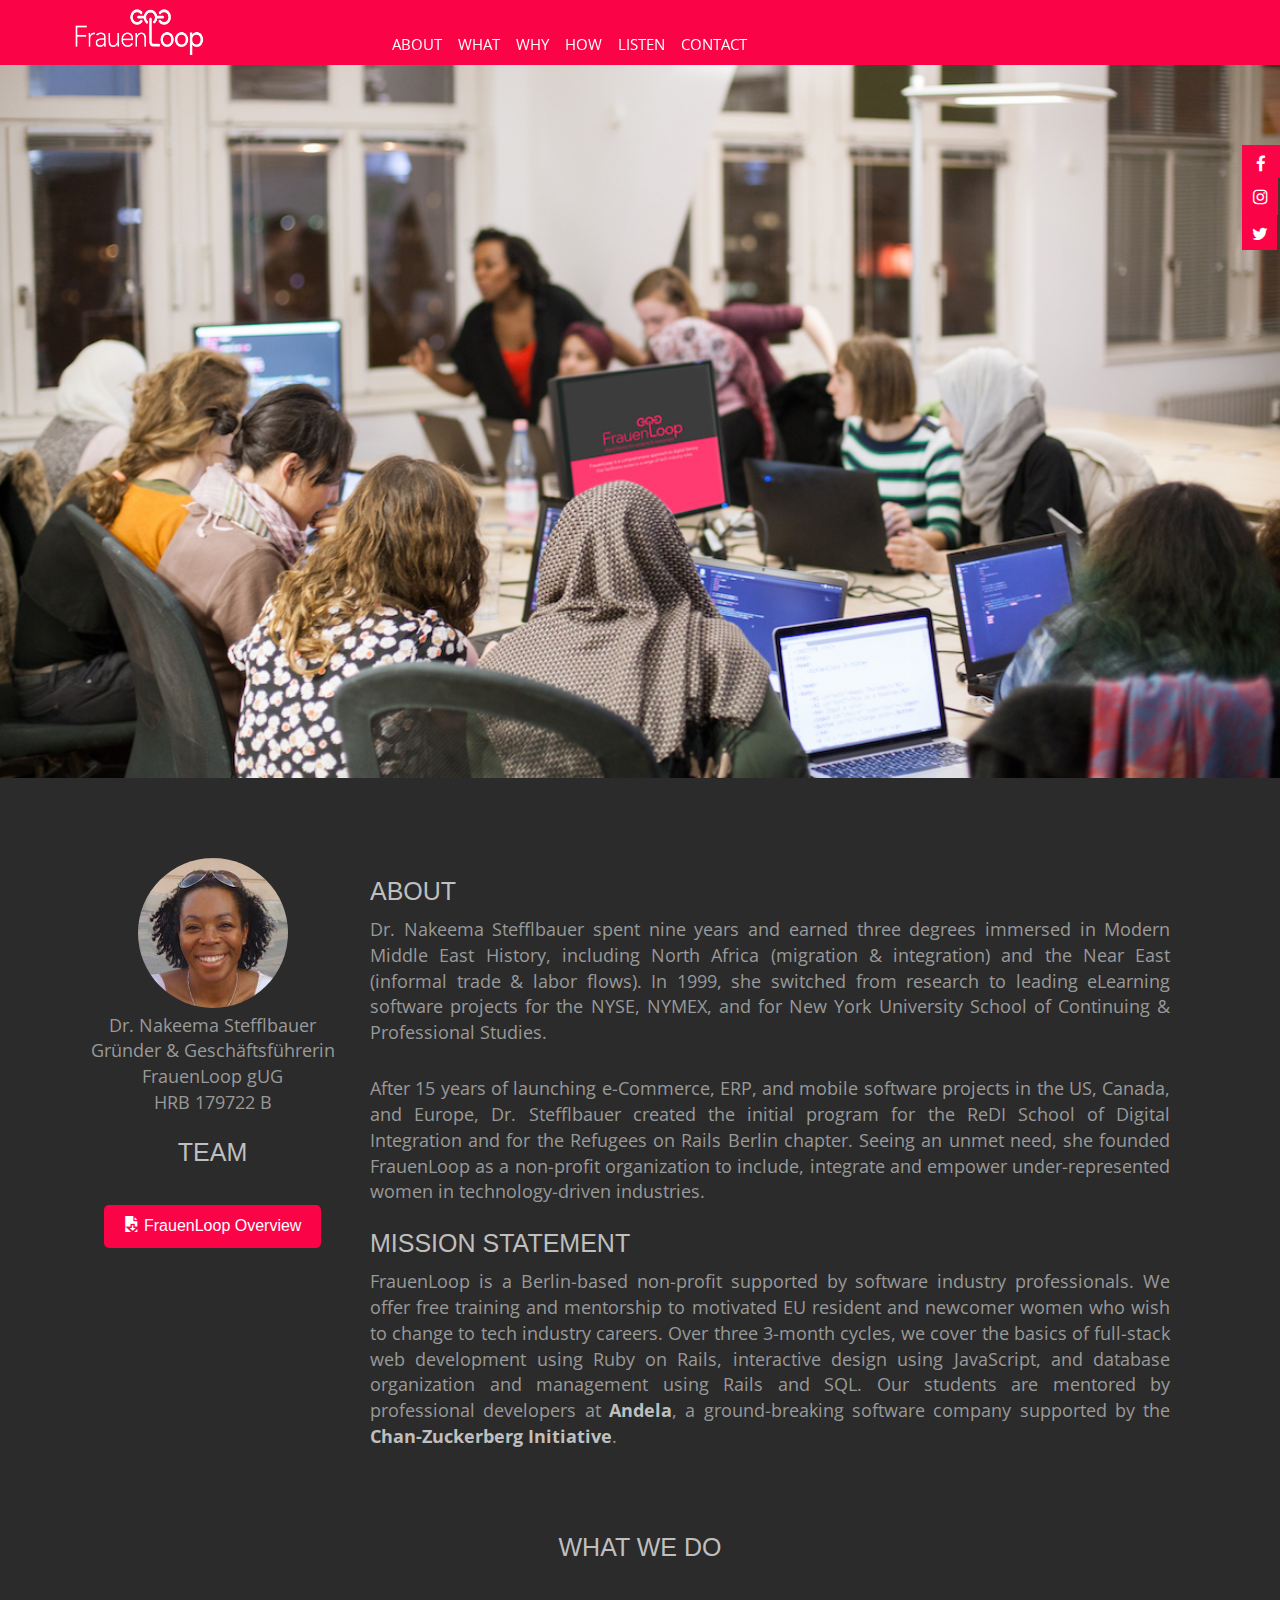
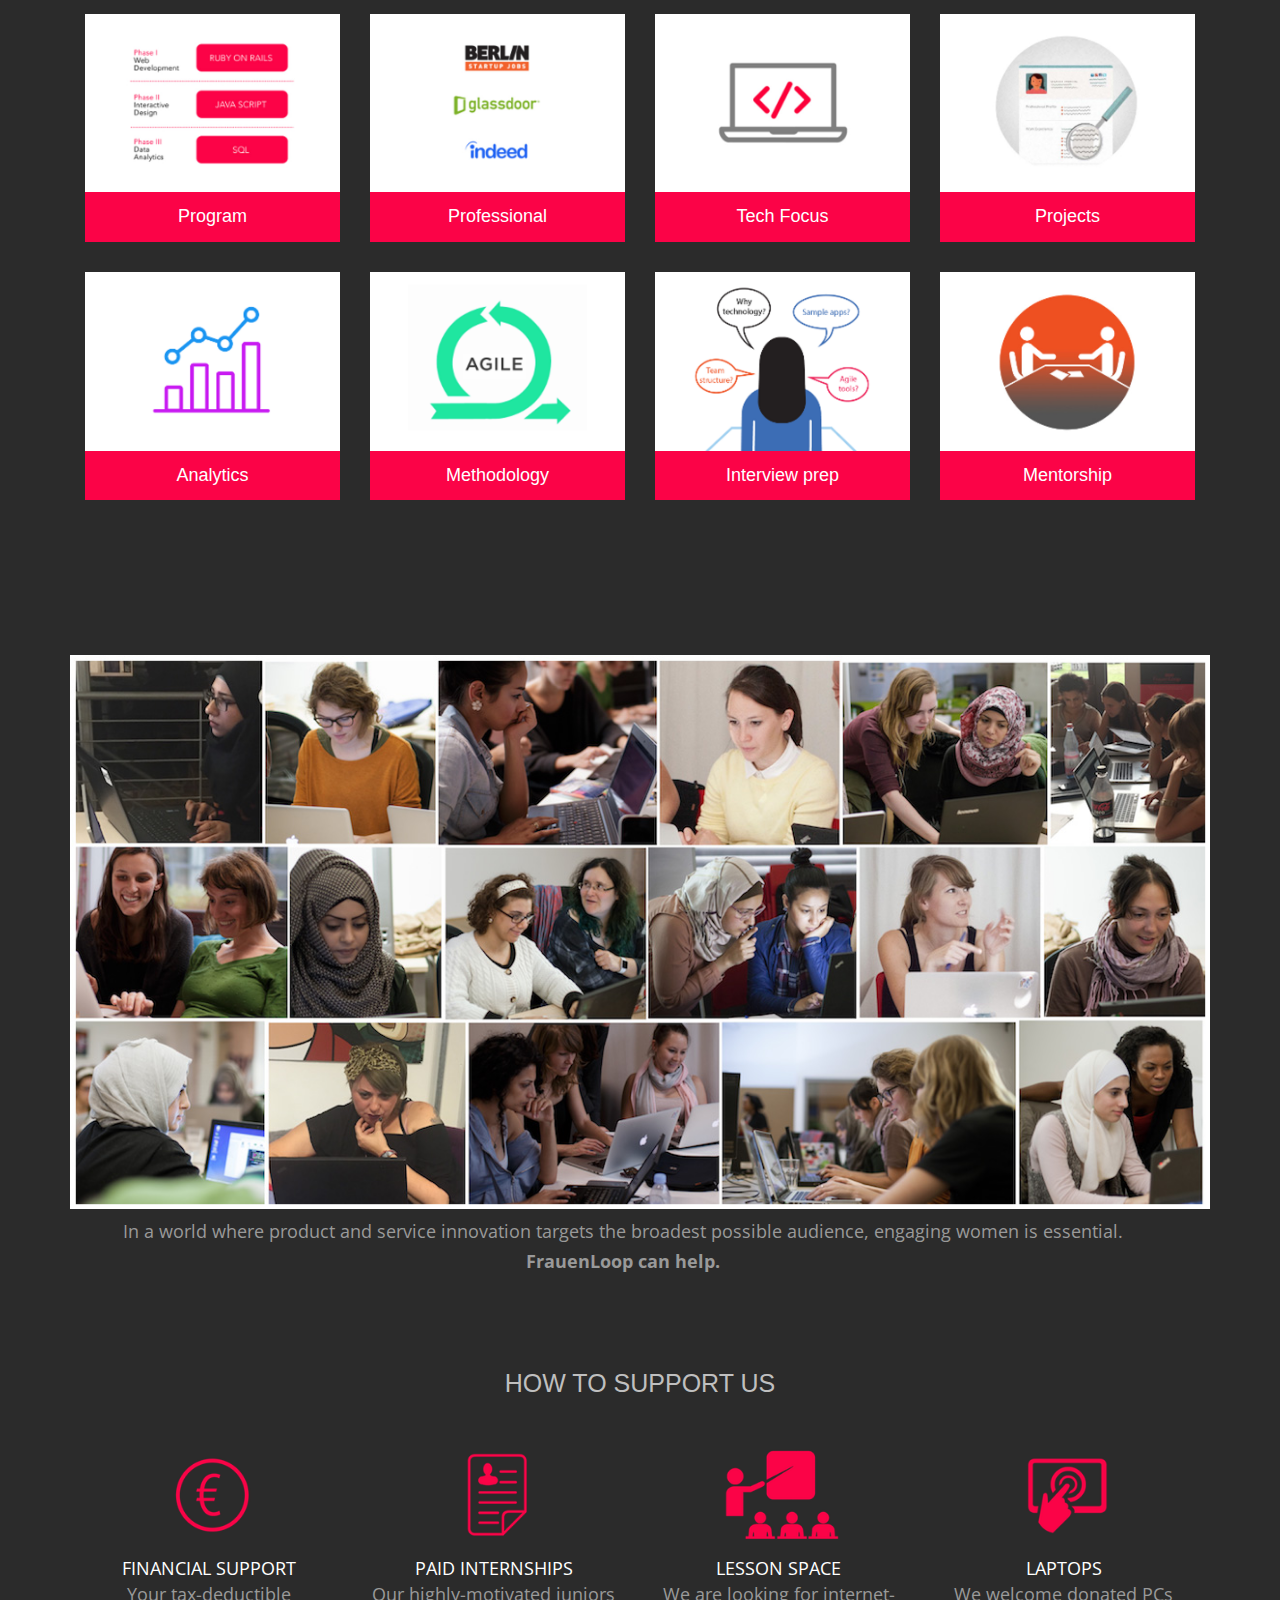
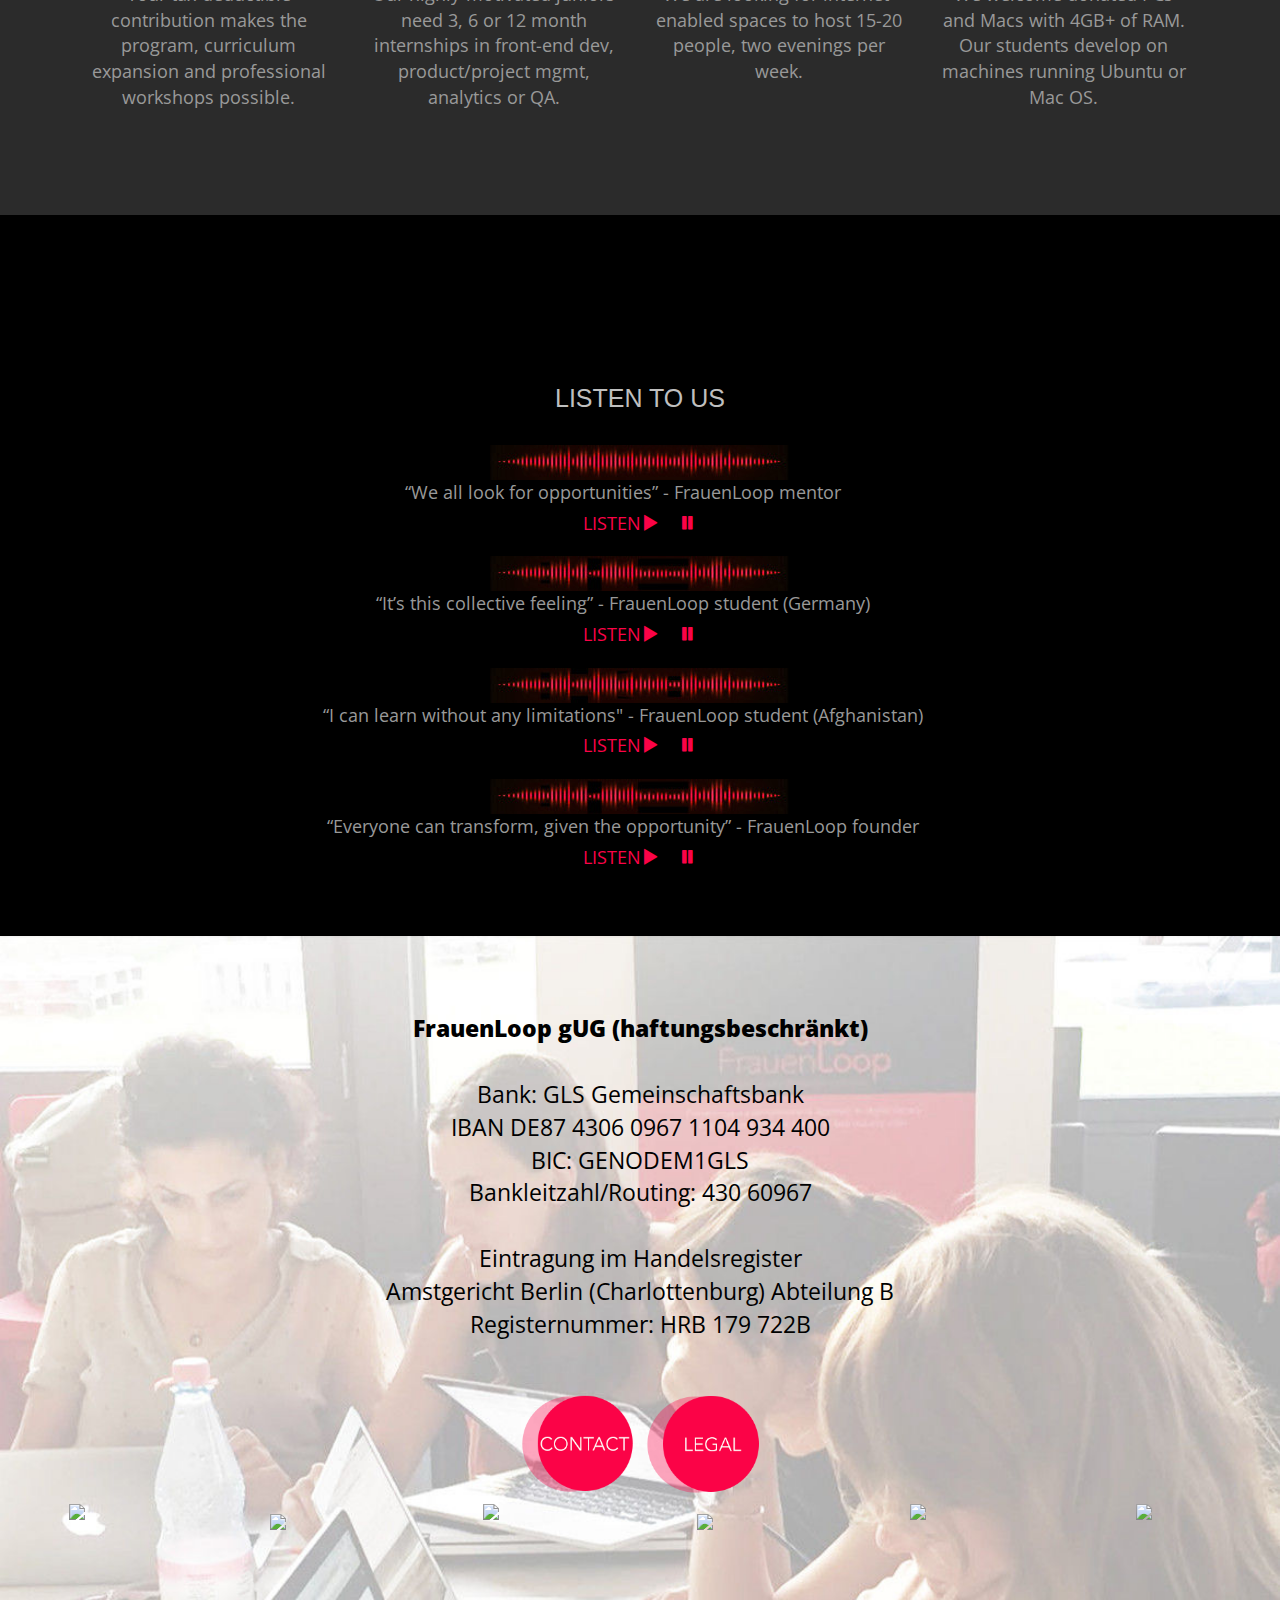
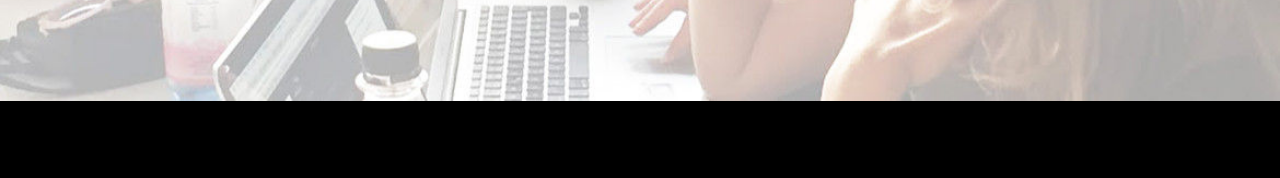
==== commit 69875c7c: "change the Overview button position" ====
--- a/index.html
+++ b/index.html
@@ -98,9 +98,10 @@
           <span>Gründer & Geschäftsführerin</span><br>
           <span>FrauenLoop gUG</span><br>
           <span>HRB 179722 B</span></p>
-          <br>
+          <br class="visible-lg visible-md text-center">
           <p class="visible-lg visible-md text-center"><a class="quoteWhiteheader2 " href="pages/who.html">TEAM</a></p>
-         
+         <br class="visible-lg visible-md text-center">
+         <a class="visible-lg visible-md text-center" href="images/FL_overview10Nov.jpeg" target="_blank" ><button class="contact-button"><span class="glyphicon glyphicon-save-file"></span>  FrauenLoop Overview</button></a>
      </div>
 
     <div class="col-lg-9 col-md-9 col-sm-9 col-xs-12">
@@ -113,7 +114,7 @@
        <p class="quoteAbout">
          FrauenLoop is a Berlin-based non-profit supported by software industry professionals. We offer free training and mentorship to motivated EU resident and newcomer women who wish to change to tech industry careers. Over three 3-month cycles, we cover the basics of full-stack web development using Ruby on Rails, interactive design using JavaScript, and database organization and management using Rails and SQL. Our students are mentored by professional developers at <strong ><a href="https://andela.com/" target="_blank">Andela</a></strong>, a ground-breaking software company supported by the <strong><a href="https://chanzuckerberg.com/" target="_blank">Chan-Zuckerberg Initiative</a></strong>.
        </p>
-       <a href="images/FL_overview10Nov.jpeg" target="_blank" ><button class="contact-button"><span class="glyphicon glyphicon-save-file"></span>  FrauenLoop Overview</button></a>
+       <a class="visible-sm visible-xs" href="images/FL_overview10Nov.jpeg" target="_blank" ><button class="contact-button"><span class="glyphicon glyphicon-save-file"></span>  FrauenLoop Overview</button></a>
        <p class="visible-sm visible-xs"><a class="quoteWhiteheader2" href="pages/who.html">TEAM</a></p>
     </div>
     
--- a/css/style.css
+++ b/css/style.css
@@ -279,7 +279,7 @@
   padding-top: 25px;
 }
 .section {
- padding-top: 120px;
+ padding-top: 130px;
 }
 .sectionAbout {
  padding-top: 80px;
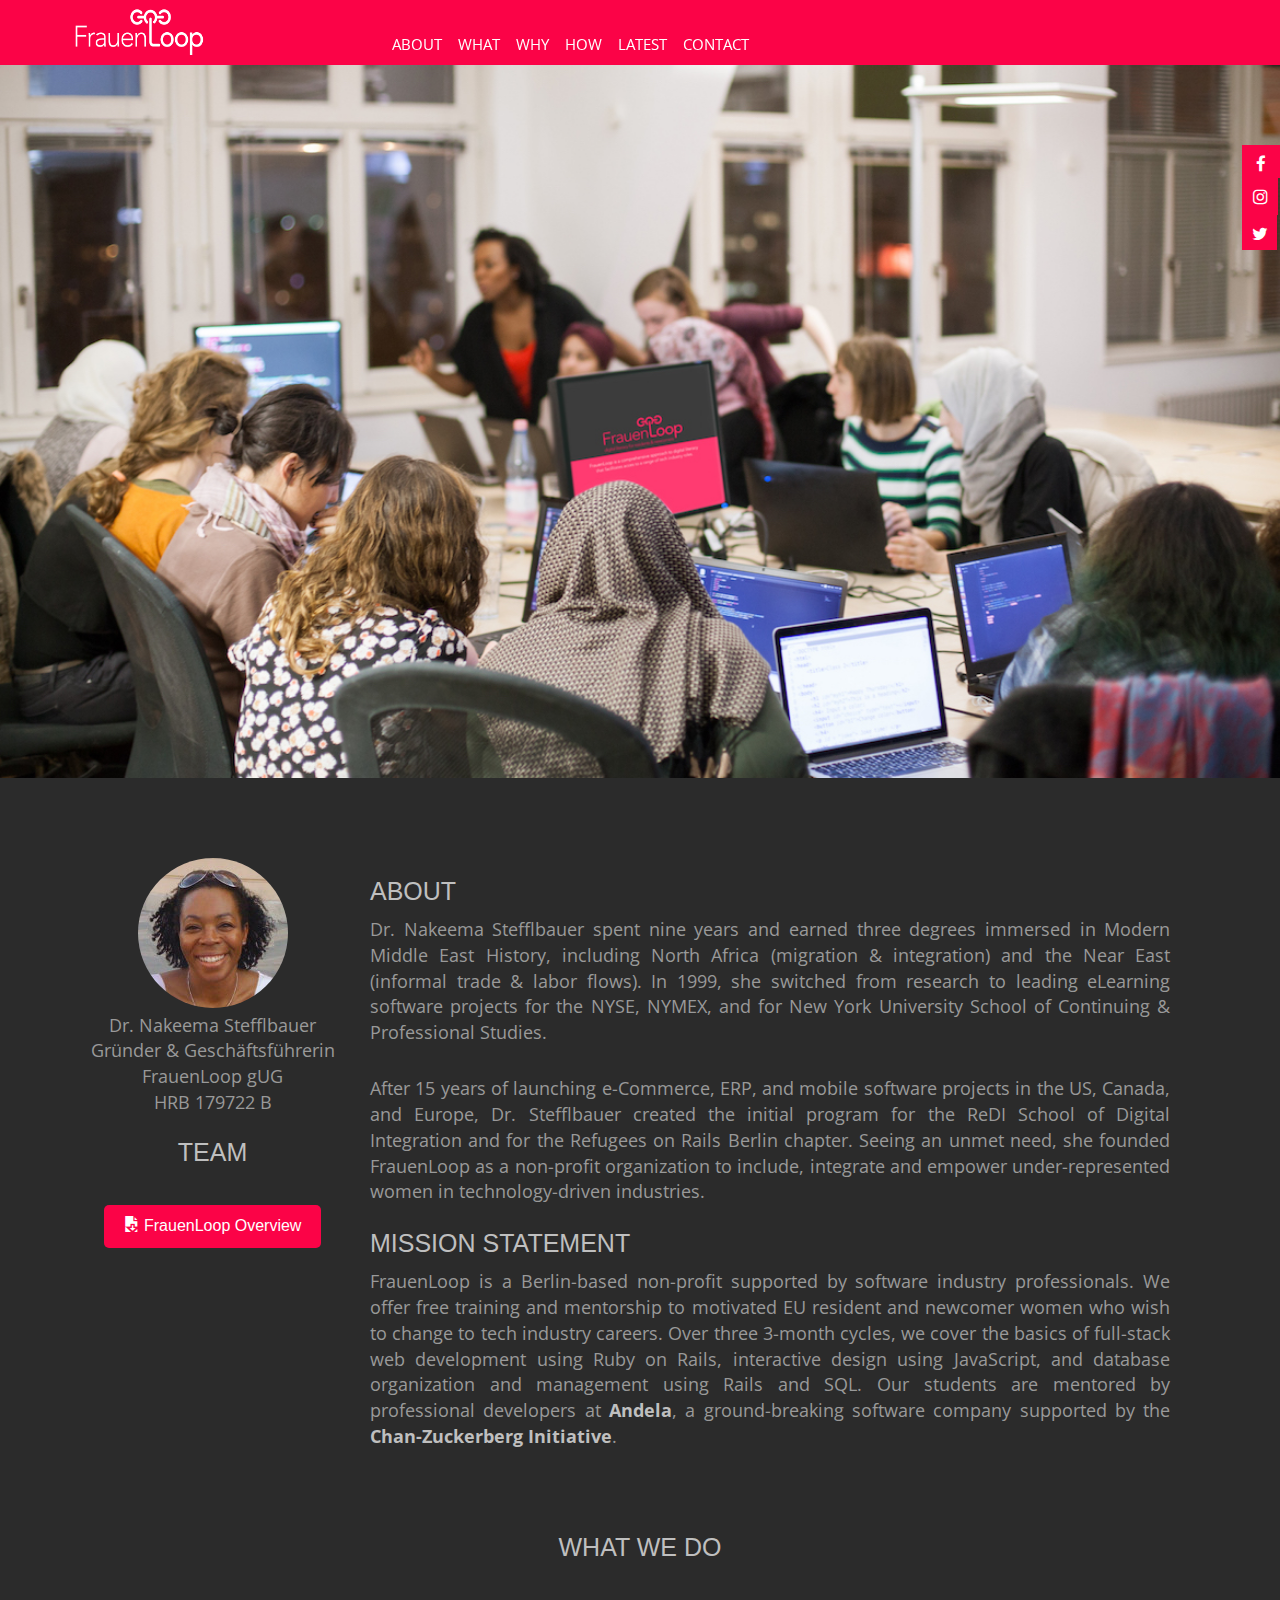
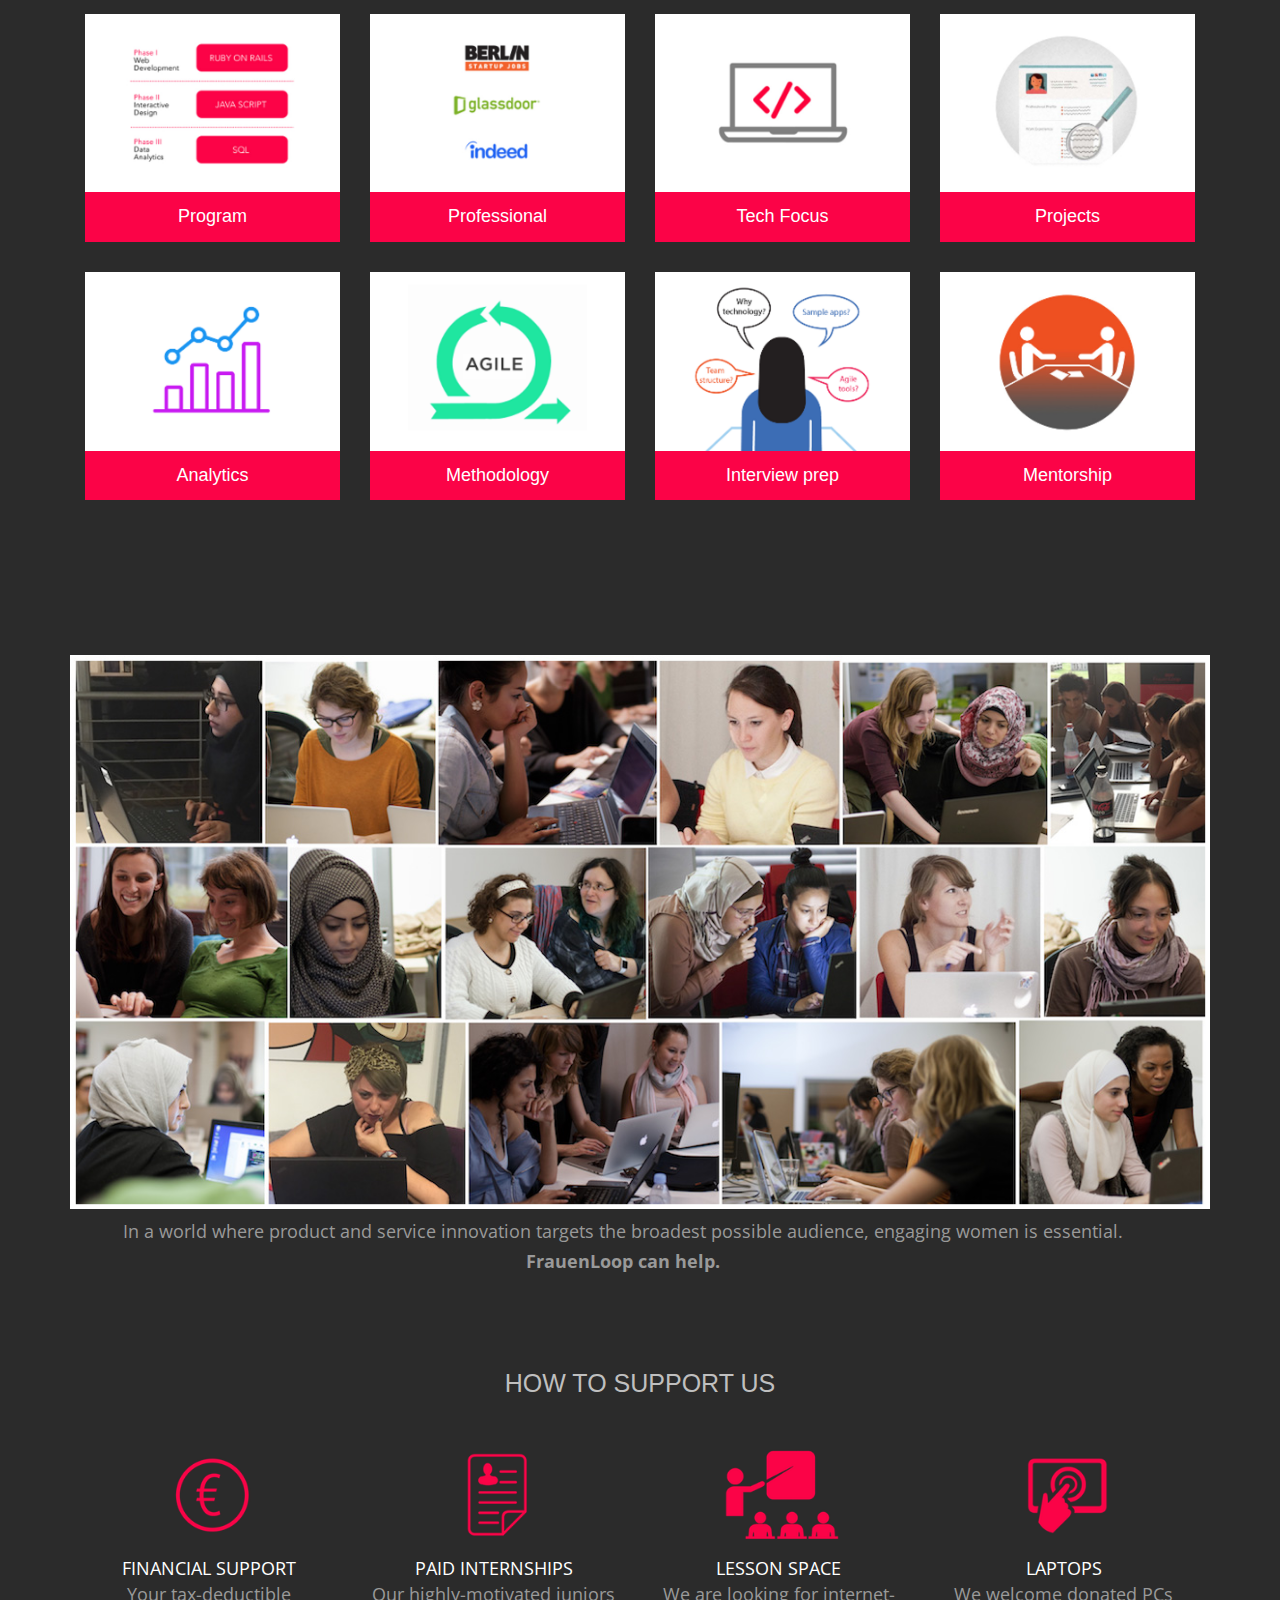
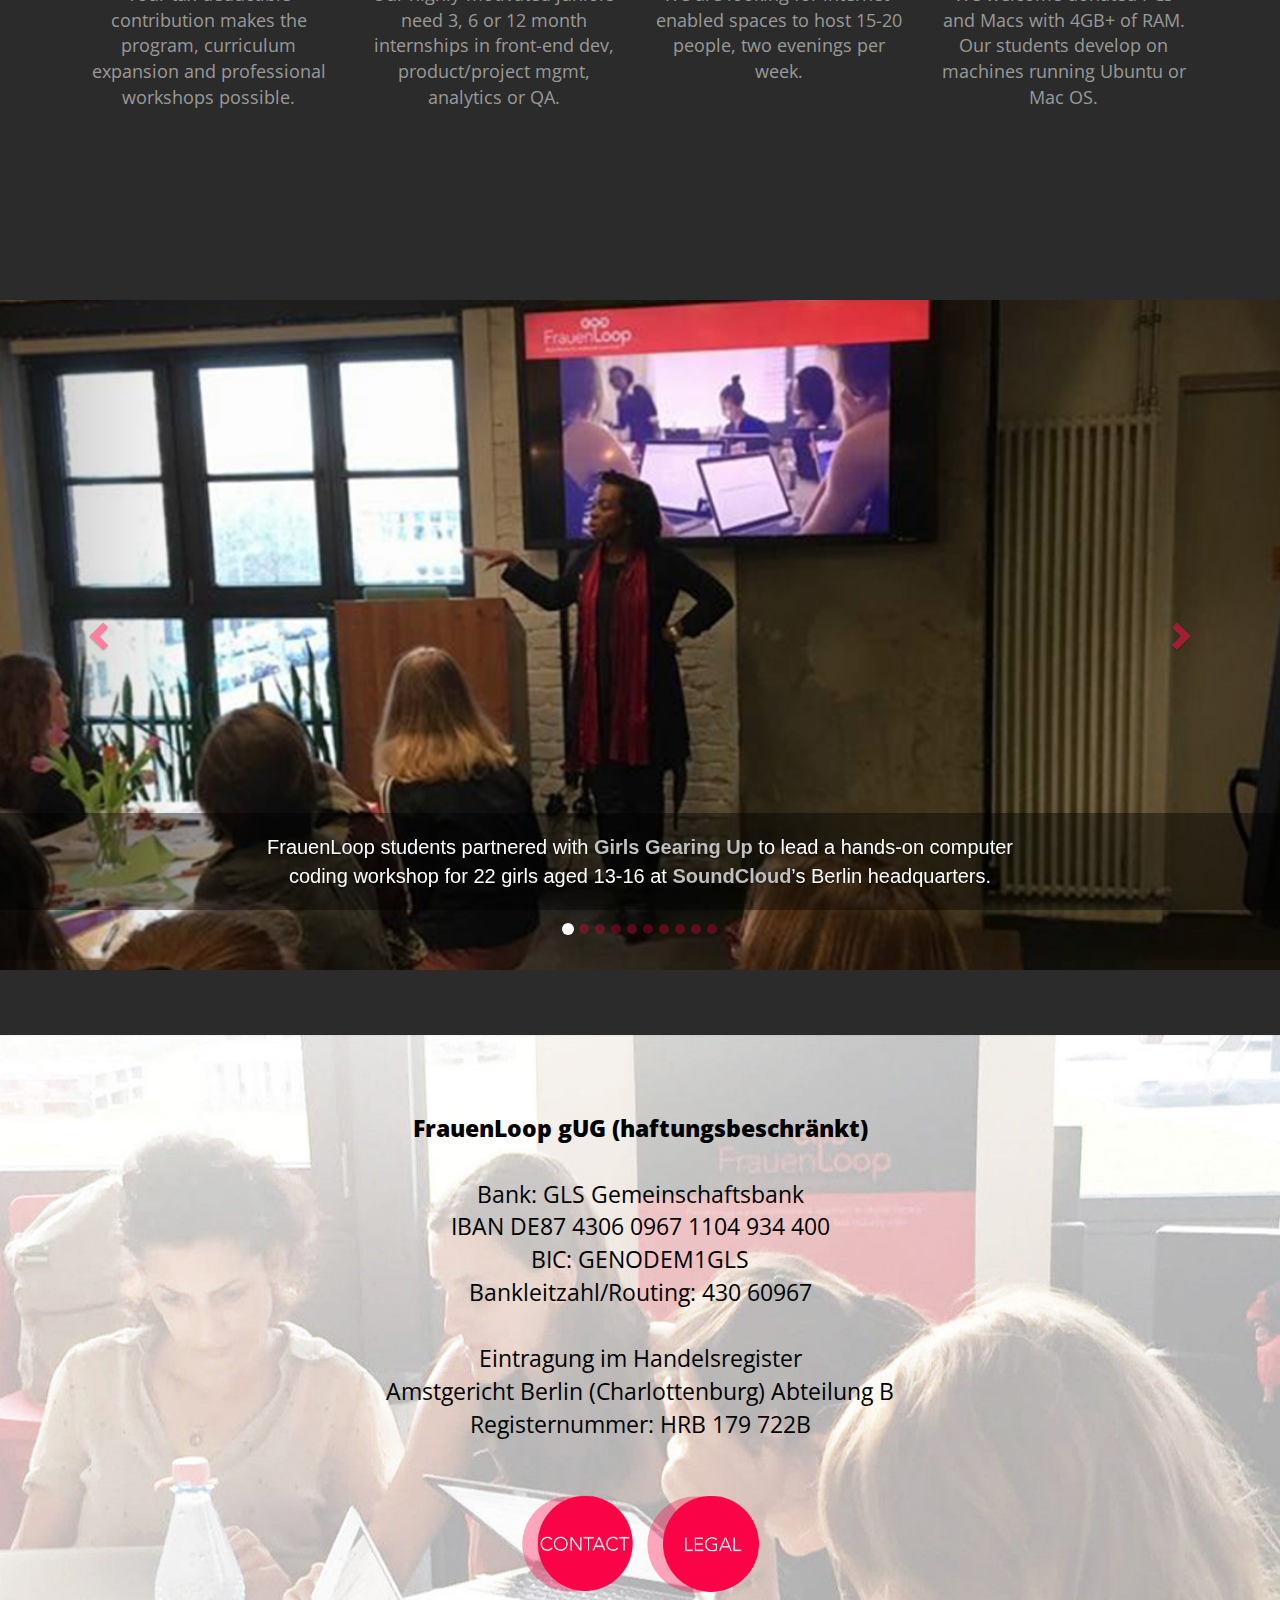
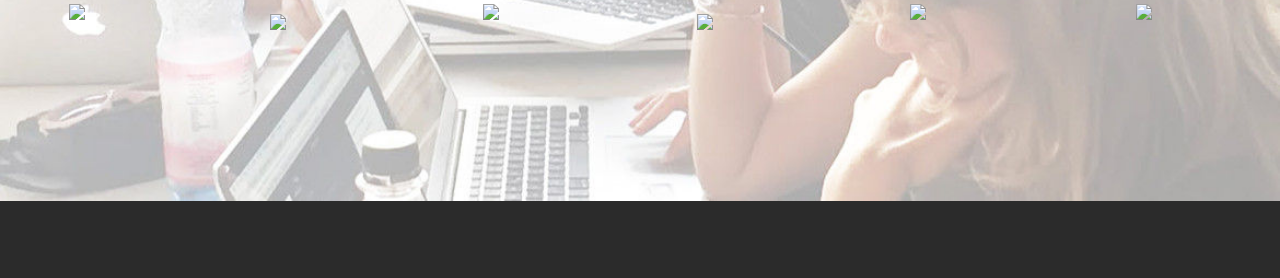
==== commit 3ab499d7: "add image carousel + delete LISTEN page" ====
--- a/index.html
+++ b/index.html
@@ -53,7 +53,7 @@
               <li data-menuanchor="page3"><a href="#page3">WHAT</a></li>
               <li data-menuanchor="page4"><a href="#page4">WHY</a></li>
               <li data-menuanchor="page5"><a href="#page5">HOW</a></li>
-              <li data-menuanchor="page6"><a href="#page6">LISTEN</a></li>
+              <li data-menuanchor="page6"><a href="#page6">LATEST</a></li>
               <li data-menuanchor="page7"><a href="#page7">CONTACT</a></li>
             </ul>
           </div>
@@ -388,7 +388,7 @@
   <!--WHAT PAGE END-->
 
   <!--WHY PAGE-->
-<div class="sectionWho" id="page4" style="background-color: #2b2b2b;">
+<div class="sectionWho" id="page4">
   <div class="container">
     <div>
     <img src="images/FL-who-wallpaper.jpg" class="header img-responsive" title="muslim-women-technology-integration-germany">
@@ -401,7 +401,7 @@
   <!--WHY PAGE END-->
 
   <!--HOW PAGE-->
-<div class="sectionhow" id="page5" style="background:#2b2b2b;">
+<div class="sectionhow" id="page5">
    <div class="container">
      <div class="row">
      <h1 class="text-center quoteWhiteheader">HOW TO SUPPORT US</h1>
@@ -480,48 +480,113 @@
 </div><!-- /.modal4how -->
   <!--HOW PAGE END-->
 <br>
-  <!--LISTEN PAGE-->
-<div class="section" id="page6">
-  <div class="container">
-
-    <div class="row">
-      <h1 class="text-center quoteWhiteheader">LISTEN TO US</h1>
-     <br>
-        <audio id="audio"></audio>
-        <div class="img-responsive"><img src="images/other_images/audio_wave.jpg" width="300"></div>
-        <div class="clo-lg-12 col-sm-12 text-center"><p class="quote">“We all look for opportunities”<br class="visible-xs"> - FrauenLoop mentor</p></div>
-        <div class="col-lg-12 col-md-12 text-center"><a class="quotepink" onclick="play('audio/frauenloop_haneen_1_final.mp3')">LISTEN<span class="glyphicon glyphicon-play" ></span></a><a class="quotepink" onclick="stopAudio()"><span class="glyphicon glyphicon-pause" style="padding-left:20px;" ></span></a>
+  <!--LATEST PAGE-->
+<div class="sectionWho" id="page6">
+        <div class="carousel-wrapper carousel-fade">
+            <div id="myCarousel" class="carousel slide" data-ride="carousel">
+              <!-- Indicators--> 
+              <ul class="carousel-indicators visible-lg visible-md">
+                <li data-target="#myCarousel" data-slide-to="0" class="active"></li>
+                <li data-target="#myCarousel" data-slide-to="1"></li>
+                <li data-target="#myCarousel" data-slide-to="2"></li>
+                <li data-target="#myCarousel" data-slide-to="3"></li>
+                <li data-target="#myCarousel" data-slide-to="4"></li>
+                <li data-target="#myCarousel" data-slide-to="5"></li>
+                <li data-target="#myCarousel" data-slide-to="6"></li>
+                <li data-target="#myCarousel" data-slide-to="7"></li>
+                <li data-target="#myCarousel" data-slide-to="8"></li>
+                <li data-target="#myCarousel" data-slide-to="9"></li>
+            </ul>
+
+            <!-- Wrapper for slides-->
+            <div class="carousel-inner" role="listbox">
+                <div class="item active img-responsive">
+                  <img src="images/latest/Hackaton_1.jpg">
+                 <div class="carousel-caption">
+                    <div><p>FrauenLoop students partnered with<strong><a href="http://girlsgearingup.org/" target="_blank"> Girls Gearing Up</a></strong> to lead a hands-on computer<br class="visible-lg visible-md">coding workshop for 22 girls aged 13-16 at <strong><a href="https://soundcloud.com/" target="_blank">SoundCloud</a></strong>’s Berlin headquarters.</p>
+                    </div>
+                </div>
+            </div>
+
+            <div class="item img-responsive">
+                <img src="images/latest/Hackaton_2.jpg">
+                <div class="carousel-caption">
+                    <div><p>Girls and FrauenLoop mentors check the day’s agenda</p></div>
+                </div>
+            </div>
+
+            <div class="item img-responsive">
+                <img src="images/latest/Hackaton_3.jpg">
+                <div class="carousel-caption">
+                    <div><p>Don’t touch that keyboard! FrauenLoop mentors apply the “Rails girls” rules</p></div>
+                </div>
+            </div>
+
+            <div class="item img-responsive">
+                <img src="images/latest/Hackaton_4.jpg">
+                <div class="carousel-caption">
+                    <div><p>"I just want to build as many websites as I can” said the girls from one group</p></div>
+                </div>
+            </div>
+
+            <div class="item img-responsive">
+                <img src="images/latest/Hackaton_5.jpg">
+                <div class="carousel-caption">
+                    <div><p>Learning by doing with other girls and women </p></div>
+                </div>
+            </div>
+
+            <div class="item img-responsive">
+                <img src="images/latest/Hackaton_6.jpg">
+                <div class="carousel-caption">
+                    <div><p> …makes for a fun experience for both</p></div>
+                </div>
+            </div>
+
+            <div class="item img-responsive">
+                <img src="images/latest/Hackaton_7.jpg">
+                <div class="carousel-caption">
+                    <div><p>Inspired by Michelle Obama, one girl built a page about her</p></div>
+                </div>
+            </div>
+
+            <div class="item img-responsive">
+                <img src="images/latest/Hackaton_8.jpg">
+                <div class="carousel-caption">
+                    <div><p> The girls were eager to go back to coding - even cutting the lunch break short!</p></div>
+                </div>
+            </div>
+
+            <div class="item img-responsive">
+                <img src="images/latest/Hackaton_9.jpg">
+                <div class="carousel-caption">
+                    <div><p>Listening to a<strong><a href="http://girlsgearingup.org/" target="_blank"> Girls Gearing Up</a></strong> camp alumnae speak about her experience</p></div>
+                </div>
+            </div>
+
+            <div class="item img-responsive">
+                <img src="images/latest/Hackaton_10.jpg">
+                <div class="carousel-caption">
+                    <div><p>Women from FrauenLoop at the #Women Teach Girls Tech Hackathon</p></div>
+                </div>
+            </div>
         </div>
-   </div>
-      <br>
-
-   <div class="row">
-        <audio id="audio"></audio>
-        <div class="img-responsive"><img src="images/other_images/audio_wave_3.jpg" width="300"></div>
-        <div class="clo-lg-12 col-sm-12 text-center"><p class="quote">“It’s this collective feeling”<br class="visible-xs"> - FrauenLoop student (Germany)</p></div>
-        <div class="col-lg-12 col-md-12 text-center"><a class="quotepink" onclick="play('audio/marta_2.mp3')">LISTEN<span class="glyphicon glyphicon-play" ></span></a><a class="quotepink" onclick="stopAudio()"><span class="glyphicon glyphicon-pause" style="padding-left:20px;" ></span></a>
-        </div>
-   </div>
-      <br>
-
-   <div class="row">
-        <div class="img-responsive"><img src="images/other_images/audio_wave_2.jpg" width="300"></div>
-        <div class="clo-lg-12 col-sm-12 text-center"><p class="quote">“I can learn without any limitations"<br class="visible-xs"> - FrauenLoop student (Afghanistan)</p></div>
-        <div class="clo-lg-12 col-sm-12 text-center"><a class="quotepink" onclick="play('audio/FrauenLoop-studentA.mp3')">LISTEN<span class="glyphicon glyphicon-play" ></span></a><a class="quotepink" onclick="stopAudio()"><span class="glyphicon glyphicon-pause" style="padding-left:20px;" ></span></a>
-        </div>
-    </div>
-      <br>
-
-    <div class="row">
-        <div class="img-responsive"><img src="images/other_images/audio_wave_3.jpg" width="300"></div>
-        <div class="clo-lg-12 col-sm-12 text-center"><p class="quote">“Everyone can transform, given the opportunity”<br class="visible-xs"> - FrauenLoop founder</p></div>
-        <div class="clo-lg-12 col-sm-12 text-center"><a class="quotepink" onclick="play('audio/FrauenLoop_founder.m4a')">LISTEN<span class="glyphicon glyphicon-play" ></span></a><a class="quotepink" onclick="stopAudio()"><span class="glyphicon glyphicon-pause" style="padding-left:20px;" ></span></a>
-        </div>
-    </div>
-  </div>
+        <!--Left and right controls-->
+        <p class="left carousel-control" href="#myCarousel" role="button" data-slide="prev">
+            <span class="glyphicon glyphicon-chevron-left" aria-hidden="true"></span>
+            <span class="sr-only">Previous</span>
+        </p>
+
+        <p class="right carousel-control" href="#myCarousel" role="button" data-slide="next">
+            <span class="glyphicon glyphicon-chevron-right" aria-hidden="true"></span>
+            <span class="sr-only">Next</span>
+        </p>
+    </div> 
+  </div>  
+
   <!--container-->
 </div>  
-  <!--LISTEN PAGE END-->  
+  <!--LATEST PAGE END-->  
 <br>
 <br>
   <!--CONTACT PAGE-->
--- a/css/style.css
+++ b/css/style.css
@@ -15,7 +15,7 @@
 }
 
 body {
-  background-color: #000;
+  background-color: #2b2b2b;
 }
 /*social-buttons*/
 .footer-social-icons {
@@ -161,11 +161,6 @@
     width: 100%;
     z-index: 200;
   }
-  .carousel-caption {
-    right: 20%;
-    left: 20%;
-    padding-bottom:10px;
-  } 
 }
 
 .nav li a {
@@ -268,13 +263,7 @@
   transition-duration: 0.8s;
   text-decoration: none;
 }  
-.carousel-wrapper{
-  min-width: 300px;
-  width: calc((100vh - 130px - 20px) * 1.5);
-  max-width: 100%;
-  margin: 0 auto;
-  padding-top: 140px;
-}
+
 .sectionHeader {
   padding-top: 25px;
 }
@@ -286,6 +275,7 @@
 }
 .sectionWho {
  padding-top: 65px;
+ background-color: #2b2b2b;
 }
 .sectionDonate{
  padding-top: 65px;
@@ -293,6 +283,7 @@
 .sectionhow {
   padding-top: 70px;
   padding-bottom: 100px;
+  background:#2b2b2b;
 }
 
 .sectionTeam {
@@ -373,17 +364,14 @@
    height: 80px;
  }
  .navbar-inverse .navbar-toggle{
-border-color: #fb0347;
- }
- .navbar-inverse .navbar-toggle a {
+  border-color: #fb0347;
+}
+.navbar-inverse .navbar-toggle a {
   font-size: 20px;
   color: #fff;
 }
 .navbar-inverse .navbar-collapse {
   border-style: none;
-}
-body {
- background-color: #000;
 }
 .footer-social-icons {
   width: 350px;
@@ -468,20 +456,15 @@
   margin-right: auto;
   margin-left: auto;
 }
-/*.carousel-caption {
-  right: 20%;
-  left: 20%;
-  padding-bottom: 10px;
-  }*/
-  .quoteWhite2 {
-    color:#bfbfbf;
-    font-style: none;
-    font-size: 15px;
-    padding-bottom: 3px;
-  }
-  .sectionHeader {
-    padding-top: 0px;
-  }
+.quoteWhite2 {
+  color:#bfbfbf;
+  font-style: none;
+  font-size: 15px;
+  padding-bottom: 3px;
+}
+.sectionHeader {
+  padding-top: 0px;
+}
 
 }
 }
@@ -719,7 +702,7 @@
 
 }
 strong a {
-color:#bfbfbf;
+  color:#bfbfbf;
 }
 strong {
   cursor: pointer;
@@ -731,3 +714,90 @@
   -webkit-transition-duration: 0.8s; 
   transition-duration: 0.8s;
 }
+.carousel-inner>.item>img{
+  width: 100%;
+}
+.carousel-caption {
+  font-size: 20px;
+  background: rgba(0, 0, 0, 0.4);
+  bottom: 60px;
+  max-width: 100%;
+  width:100%;
+  left: 0;
+  padding-bottom:10px;
+}
+@media (max-width: 768px){
+
+ .carousel-inner>.item>img {
+  width: 100%;padding-top: 30px;
+}
+.carousel-caption {
+  font-size: 10px;
+  background: rgba(0, 0, 0, 0.4);
+  bottom: -10px;
+  max-width: 100%;
+  width:100%;
+  left: 0;
+}
+}
+.carousel-indicators li{
+  background: rgb(0, 0, 0);
+  background: rgba(251, 3, 71, 0.3);
+  border-style: none;
+}
+.carousel-fade .carousel-inner .item {
+  opacity: 0;
+  transition-property: opacity;
+}
+
+.carousel-fade .carousel-inner .active {
+  opacity: 1;
+}
+
+.carousel-fade .carousel-inner .active.left,
+.carousel-fade .carousel-inner .active.right {
+  left: 0;
+  opacity: 0;
+  z-index: 1;
+}
+
+.carousel-fade .carousel-inner .next.left,
+.carousel-fade .carousel-inner .prev.right {
+  opacity: 1;
+}
+
+.carousel-fade .carousel-control {
+  z-index: 2;
+}
+
+/*
+  WHAT IS NEW IN 3.3: "Added transforms to improve carousel performance in modern browsers."
+  Need to override the 3.3 new styles for modern browsers & apply opacity
+*/
+@media all and (transform-3d), (-webkit-transform-3d) {
+    .carousel-fade .carousel-inner > .item.next,
+    .carousel-fade .carousel-inner > .item.active.right {
+      opacity: 0;
+      -webkit-transform: translate3d(0, 0, 0);
+              transform: translate3d(0, 0, 0);
+    }
+    .carousel-fade .carousel-inner > .item.prev,
+    .carousel-fade .carousel-inner > .item.active.left {
+      opacity: 0;
+      -webkit-transform: translate3d(0, 0, 0);
+              transform: translate3d(0, 0, 0);
+    }
+    .carousel-fade .carousel-inner > .item.next.left,
+    .carousel-fade .carousel-inner > .item.prev.right,
+    .carousel-fade .carousel-inner > .item.active {
+      opacity: 1;
+      -webkit-transform: translate3d(0, 0, 0);
+              transform: translate3d(0, 0, 0);
+    }
+}
+.glyphicon-chevron-right:before {
+  color: #fb0347;
+}
+.glyphicon-chevron-left:before {
+  color: #fb0347;
+}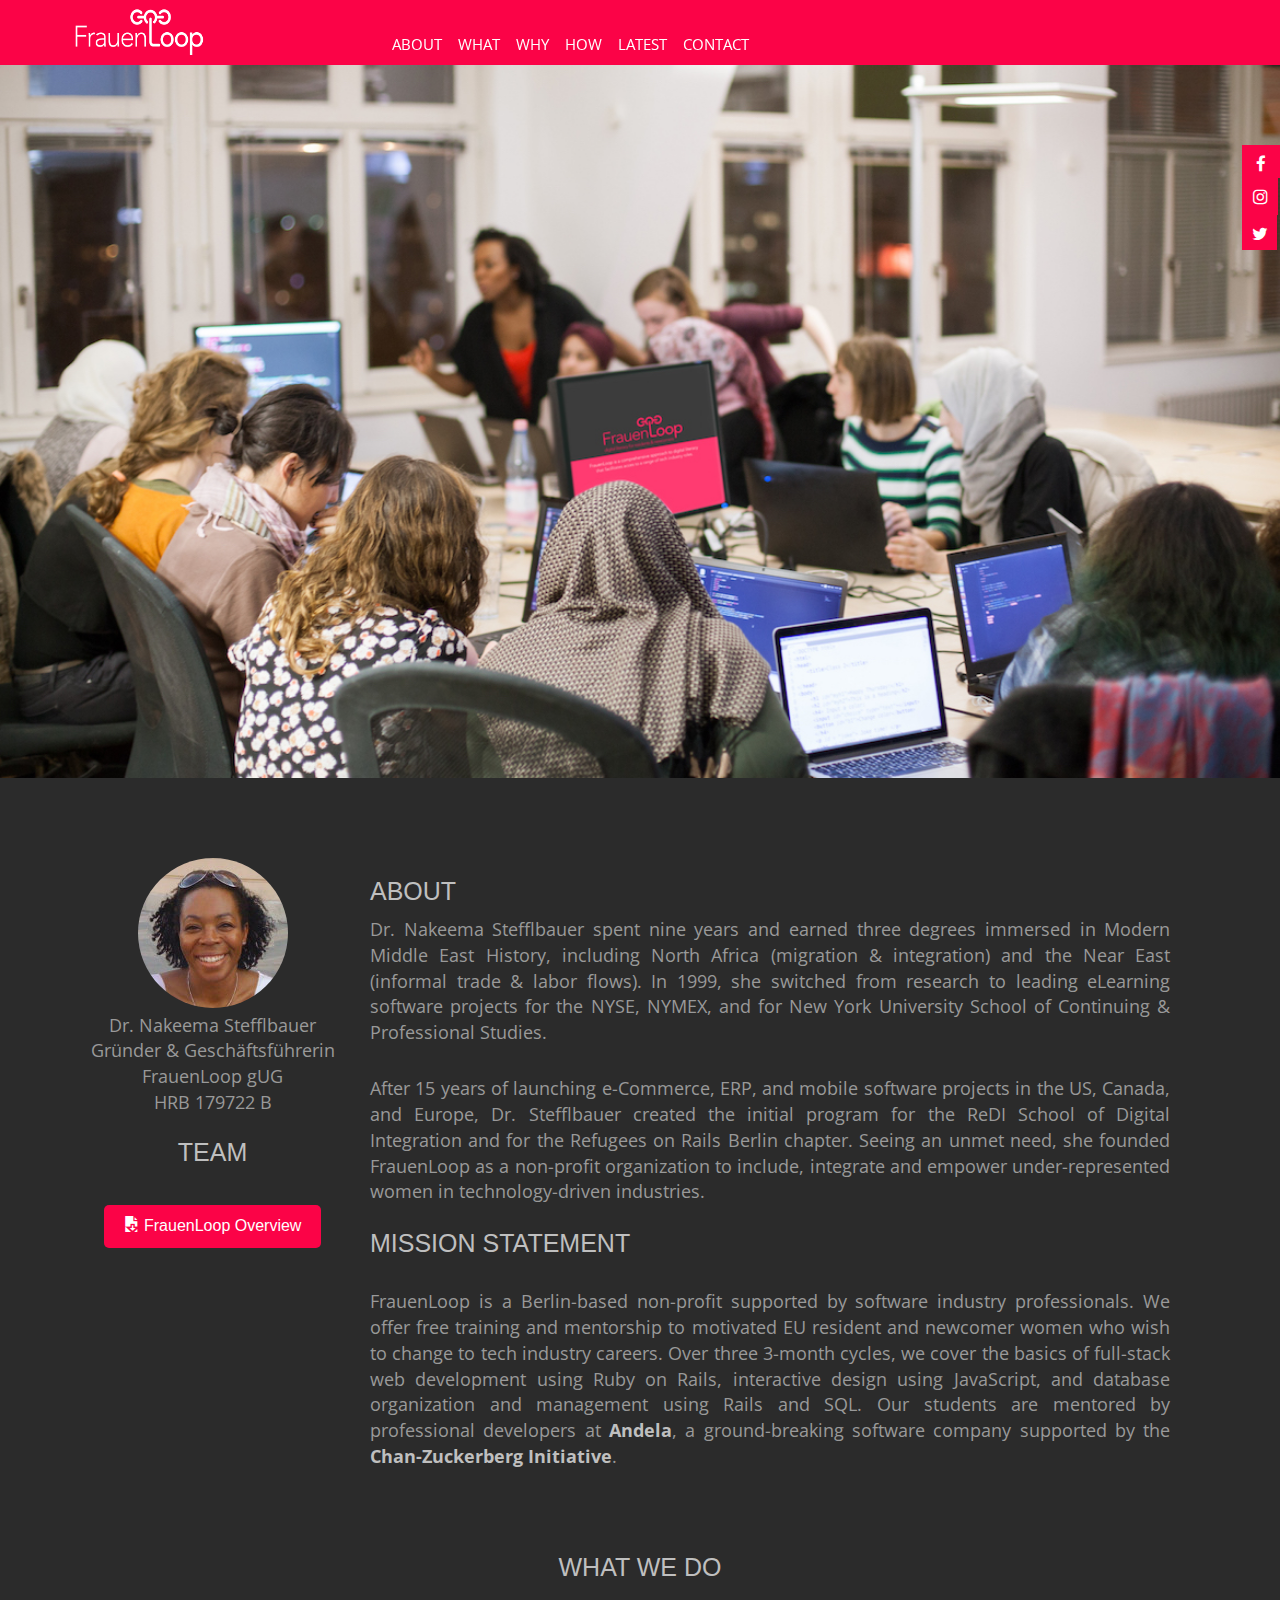
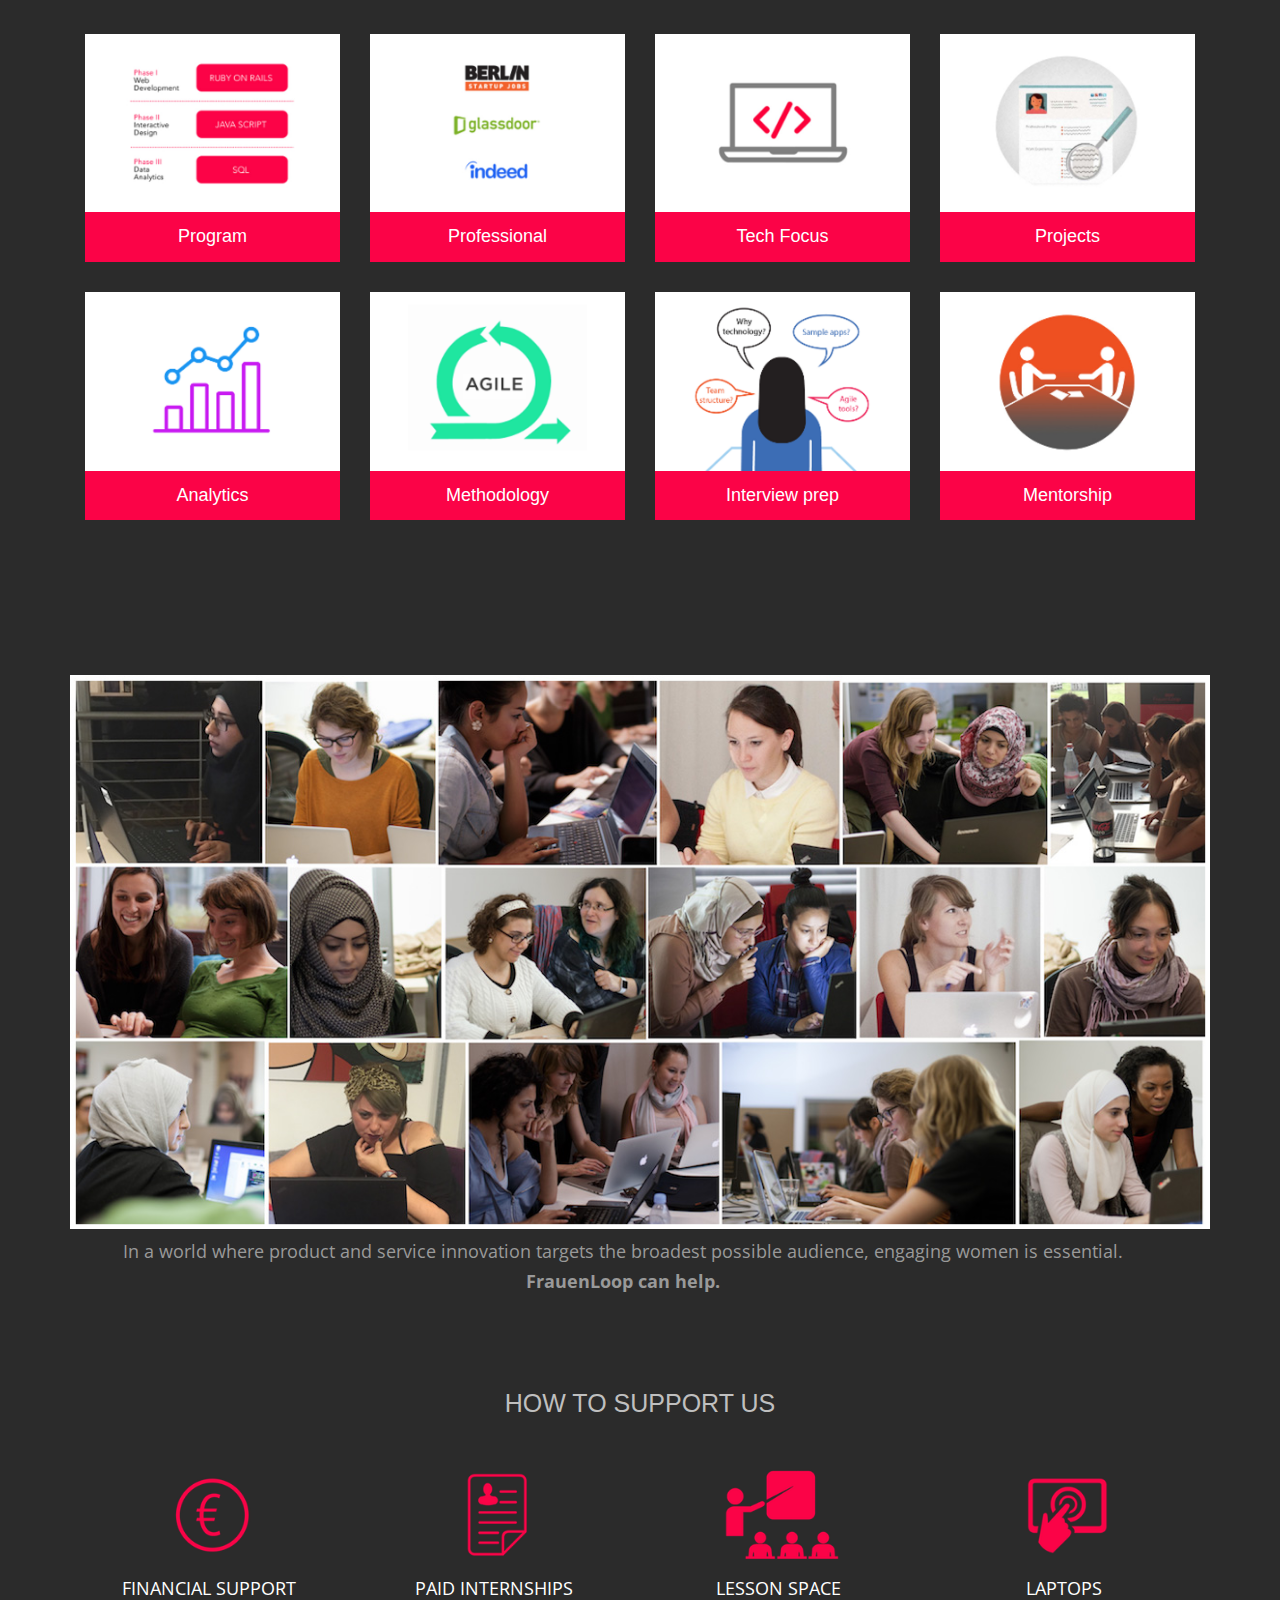
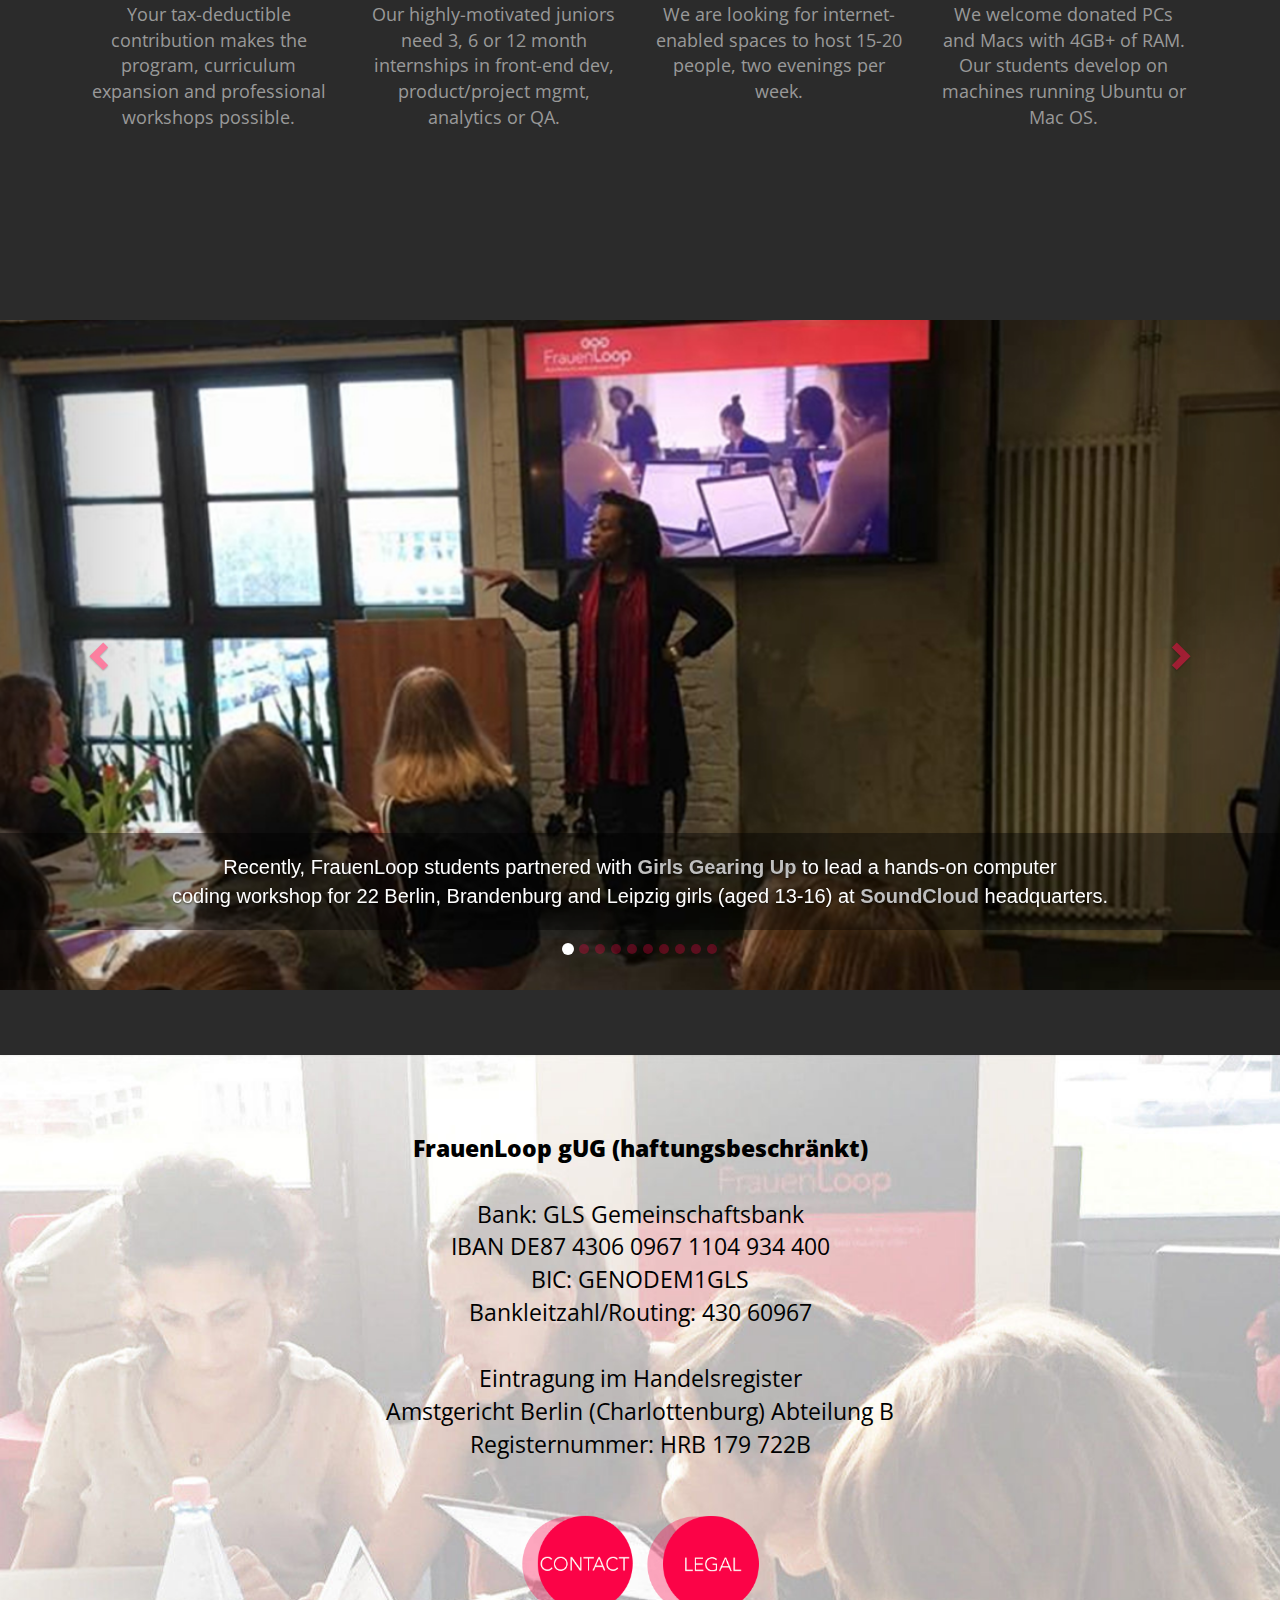
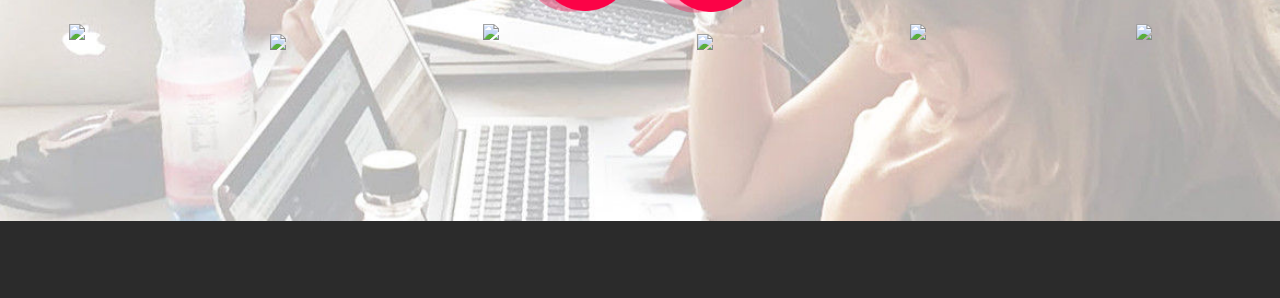
==== commit 25aec698: "change the text in LATEST page" ====
--- a/index.html
+++ b/index.html
@@ -111,6 +111,7 @@
       <p class="quoteAbout">After 15 years of launching e-Commerce, ERP, and mobile software projects in the US, Canada, and Europe, Dr. Stefflbauer created the initial program for the ReDI School of Digital Integration and for the Refugees on Rails Berlin chapter. Seeing an unmet need, she founded FrauenLoop as a non-profit organization to include, integrate and empower under-represented women in technology-driven industries.</p>
 
       <h2 class="quoteWhiteheader">MISSION STATEMENT</h2>
+      <br>
        <p class="quoteAbout">
          FrauenLoop is a Berlin-based non-profit supported by software industry professionals. We offer free training and mentorship to motivated EU resident and newcomer women who wish to change to tech industry careers. Over three 3-month cycles, we cover the basics of full-stack web development using Ruby on Rails, interactive design using JavaScript, and database organization and management using Rails and SQL. Our students are mentored by professional developers at <strong ><a href="https://andela.com/" target="_blank">Andela</a></strong>, a ground-breaking software company supported by the <strong><a href="https://chanzuckerberg.com/" target="_blank">Chan-Zuckerberg Initiative</a></strong>.
        </p>
@@ -503,7 +504,7 @@
                 <div class="item active img-responsive">
                   <img src="images/latest/Hackaton_1.jpg">
                  <div class="carousel-caption">
-                    <div><p>FrauenLoop students partnered with<strong><a href="http://girlsgearingup.org/" target="_blank"> Girls Gearing Up</a></strong> to lead a hands-on computer<br class="visible-lg visible-md">coding workshop for 22 girls aged 13-16 at <strong><a href="https://soundcloud.com/" target="_blank">SoundCloud</a></strong>’s Berlin headquarters.</p>
+                    <div><p> Recently, FrauenLoop students partnered with<strong><a href="http://girlsgearingup.org/" target="_blank"> Girls Gearing Up</a></strong> to lead a hands-on computer<br class="visible-lg visible-md"> coding workshop for 22 Berlin, Brandenburg  and Leipzig girls (aged 13-16) at<strong><a href="https://soundcloud.com/" target="_blank"> SoundCloud</a></strong> headquarters.</p>
                     </div>
                 </div>
             </div>
@@ -518,14 +519,14 @@
             <div class="item img-responsive">
                 <img src="images/latest/Hackaton_3.jpg">
                 <div class="carousel-caption">
-                    <div><p>Don’t touch that keyboard! FrauenLoop mentors apply the “Rails girls” rules</p></div>
+                    <div><p>Don’t touch that student’s keyboard! FrauenLoop mentors apply “Rails girls” rules</p></div>
                 </div>
             </div>
 
             <div class="item img-responsive">
                 <img src="images/latest/Hackaton_4.jpg">
                 <div class="carousel-caption">
-                    <div><p>"I just want to build as many websites as I can” said the girls from one group</p></div>
+                    <div><p> “I want to build as many websites as I can” said the girls in one group</p></div>
                 </div>
             </div>
 
@@ -546,7 +547,7 @@
             <div class="item img-responsive">
                 <img src="images/latest/Hackaton_7.jpg">
                 <div class="carousel-caption">
-                    <div><p>Inspired by Michelle Obama, one girl built a page about her</p></div>
+                    <div><p>Inspired by Michelle Obama, one girl built a page about her heroine</p></div>
                 </div>
             </div>
 
@@ -560,7 +561,7 @@
             <div class="item img-responsive">
                 <img src="images/latest/Hackaton_9.jpg">
                 <div class="carousel-caption">
-                    <div><p>Listening to a<strong><a href="http://girlsgearingup.org/" target="_blank"> Girls Gearing Up</a></strong> camp alumnae speak about her experience</p></div>
+                    <div><p>Listening to a Girls Gearing Up camp alumna speak about her experience</p></div>
                 </div>
             </div>
 
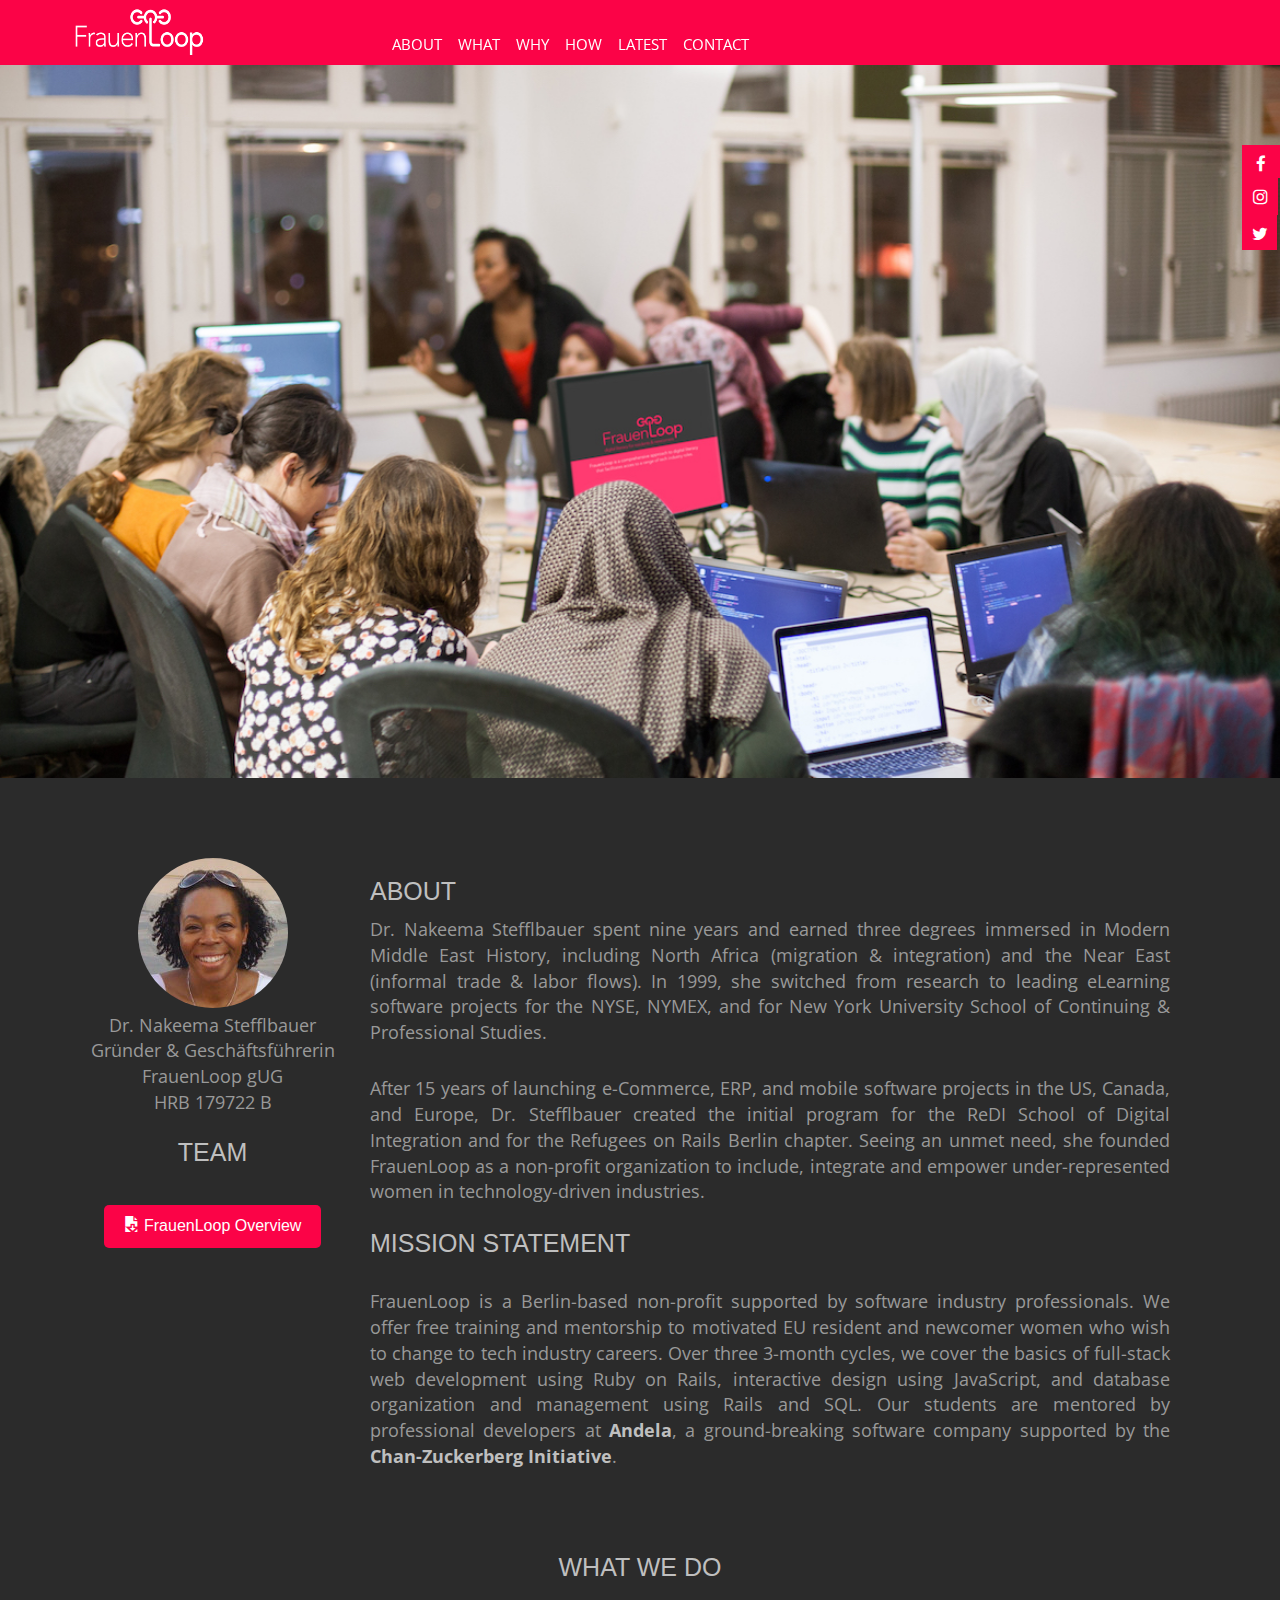
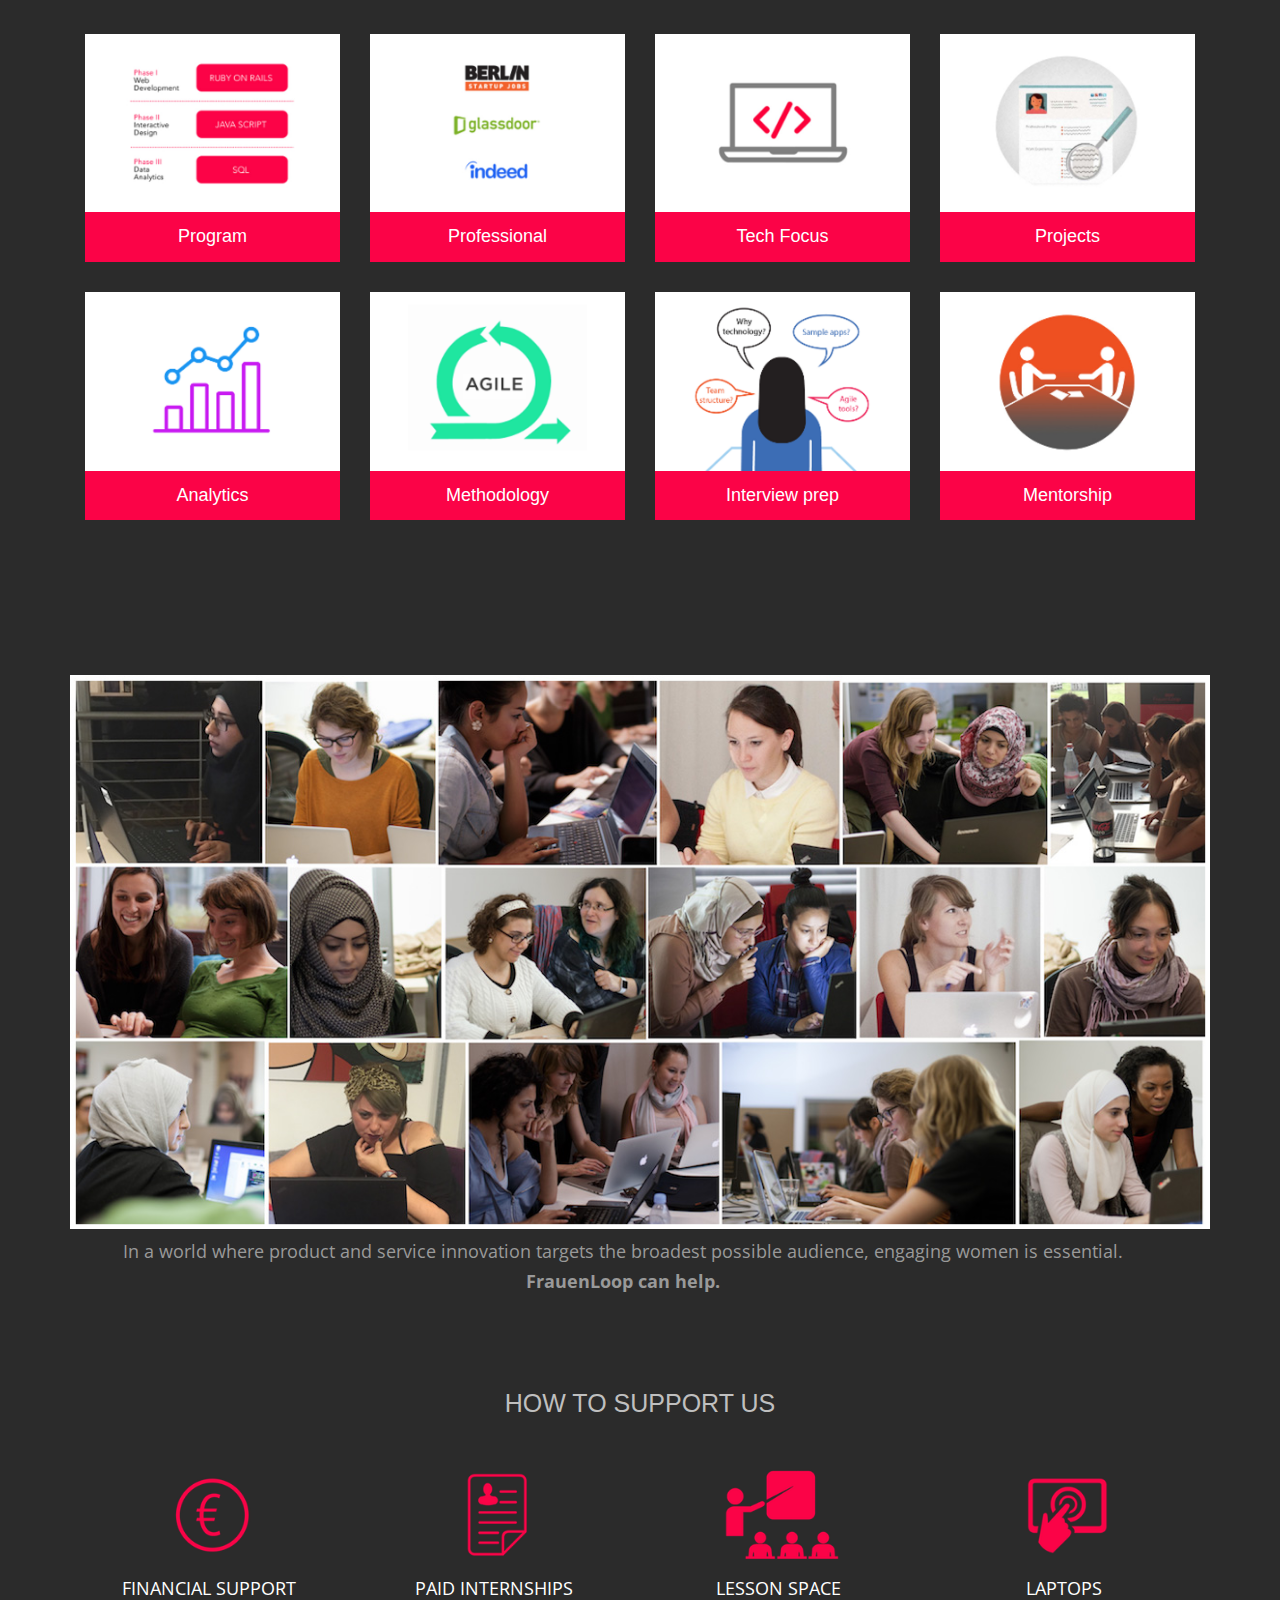
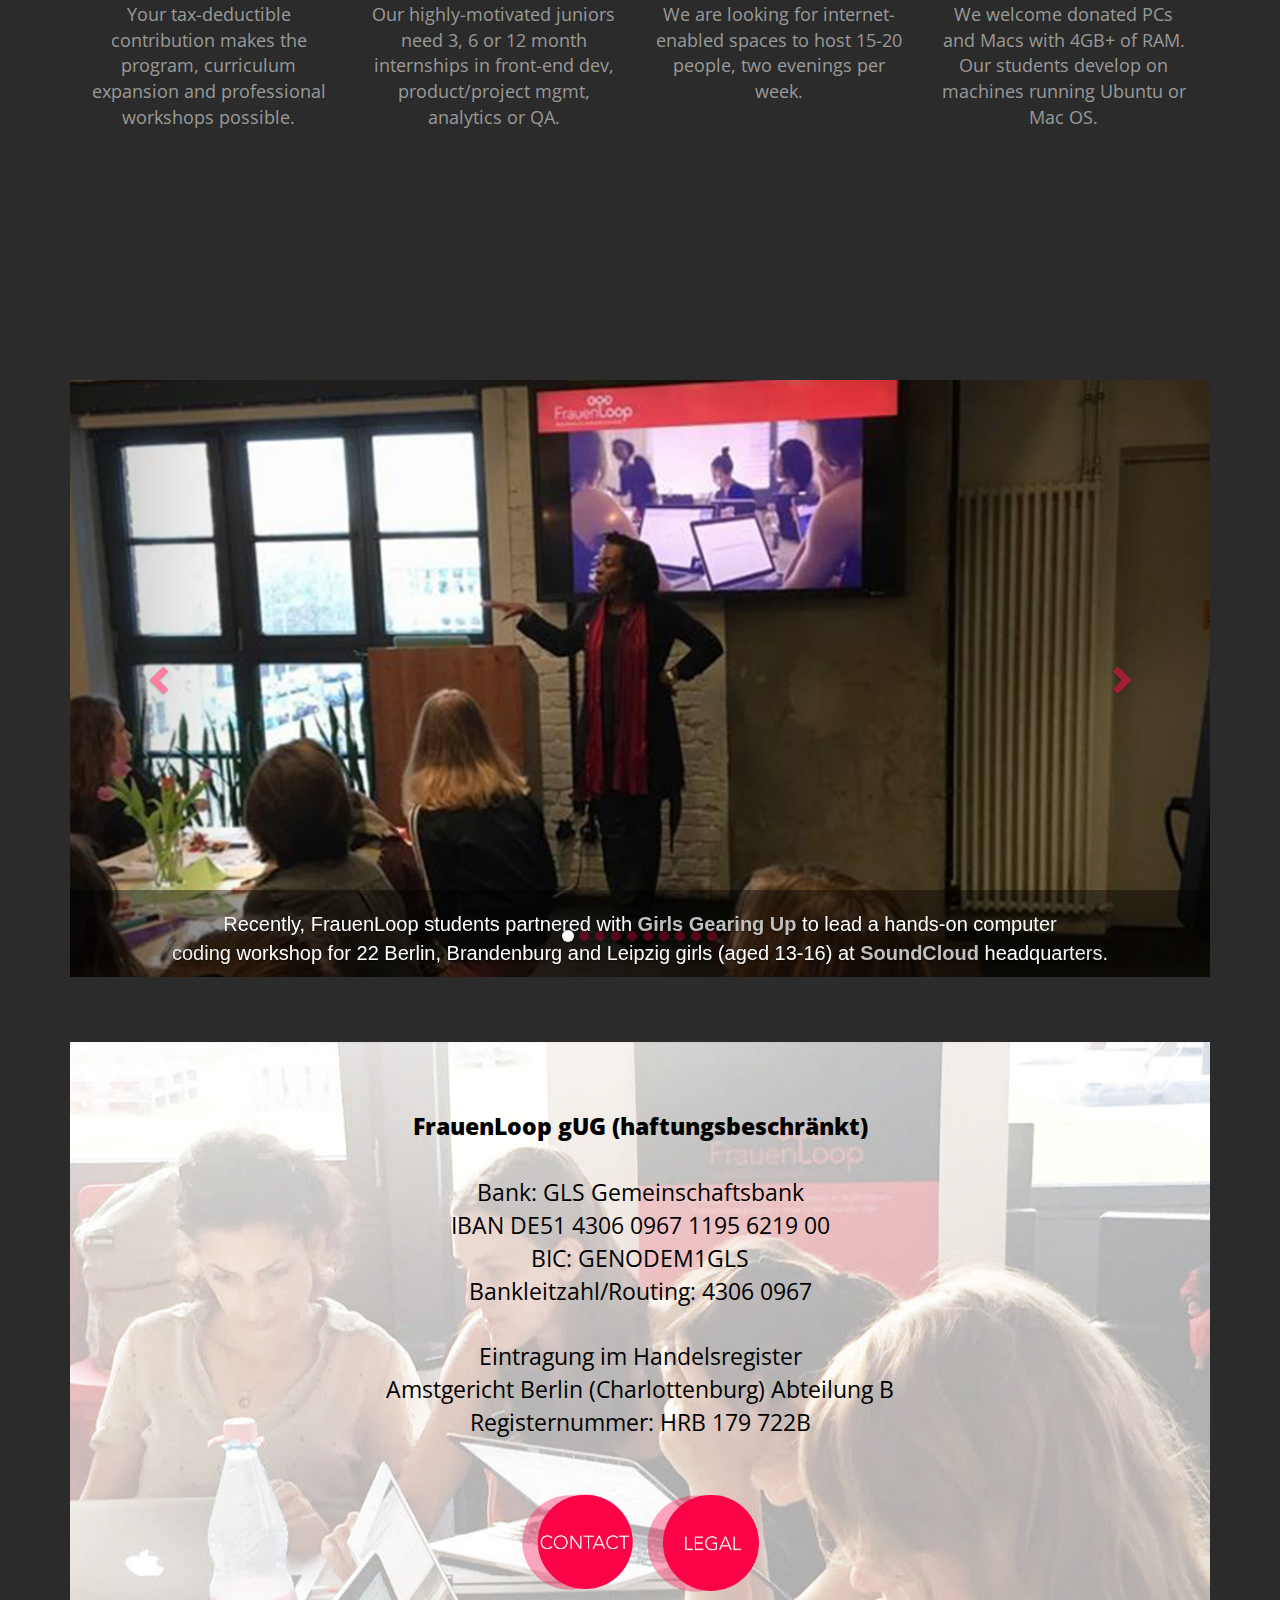
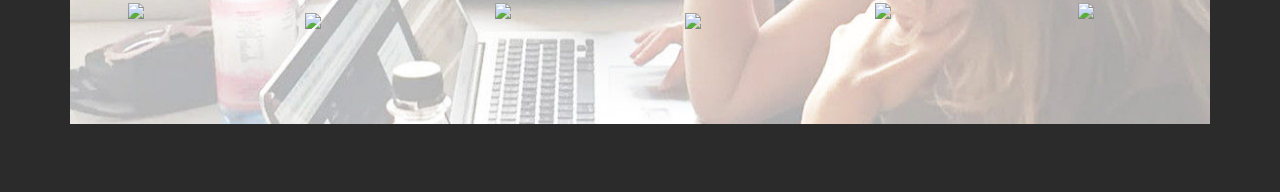
==== commit b8aa557b: "changes contact info" ====
--- a/index.html
+++ b/index.html
@@ -23,6 +23,10 @@
   <link rel="stylesheet" type="text/css" href="css/style.css"> 
   <link rel="icon" type="image/png" href="images/favicon.ico">
 
+  <!-- Slick Js -->
+  <link rel="stylesheet" type="text/css" href="slick/slick.css"/>
+  <link rel="stylesheet" type="text/css" href="slick/slick-theme.css"/>
+  
   <!-- HTML5 Shim and Respond.js IE8 support of HTML5 elements and media queries -->
   <!-- WARNING: Respond.js doesn't work if you view the page via file:// -->
   <!--[if lt IE 9]>
@@ -483,6 +487,8 @@
 <br>
   <!--LATEST PAGE-->
 <div class="sectionWho" id="page6">
+ <div class="container">
+    <div class="row ">
         <div class="carousel-wrapper carousel-fade">
             <div id="myCarousel" class="carousel slide" data-ride="carousel">
               <!-- Indicators--> 
@@ -559,7 +565,7 @@
             </div>
 
             <div class="item img-responsive">
-                <img src="images/latest/Hackaton_9.jpg">
+                <img src="images/latest/Hackaton_9.jpeg">
                 <div class="carousel-caption">
                     <div><p>Listening to a Girls Gearing Up camp alumna speak about her experience</p></div>
                 </div>
@@ -583,7 +589,7 @@
             <span class="sr-only">Next</span>
         </p>
     </div> 
-  </div>  
+  </div>
 
   <!--container-->
 </div>  
@@ -604,11 +610,11 @@
               <p class="contact-text-bold2">
                 Bank: GLS Gemeinschaftsbank
               <br>
-                IBAN DE87 4306 0967 1104 934 400
+                IBAN DE51 4306 0967 1195 6219 00
               <br>
                 BIC: GENODEM1GLS
                 <br >
-                Bankleitzahl/Routing: 430 60967 
+                Bankleitzahl/Routing: 4306 0967 
               <br><br>  
               
                 Eintragung im Handelsregister
@@ -668,6 +674,9 @@
 <!-- Jquery TouchSwipe -->
 <script src="https://cdnjs.cloudflare.com/ajax/libs/jquery.touchswipe/1.6.18/jquery.touchSwipe.js"></script>
 
+<!-- Slick js -->
+  <script type="text/javascript" src="//code.jquery.com/jquery-migrate-1.2.1.min.js"></script>
+  <script type="text/javascript" src="slick/slick.min.js"></script>
 <!-- Theme JavaScript -->
 <script type="text/javascript" src="js/script.js"></script>
 
--- a/css/style.css
+++ b/css/style.css
@@ -282,7 +282,7 @@
 }
 .sectionhow {
   padding-top: 70px;
-  padding-bottom: 100px;
+  padding-bottom: 160px;
   background:#2b2b2b;
 }
 
@@ -720,7 +720,7 @@
 .carousel-caption {
   font-size: 20px;
   background: rgba(0, 0, 0, 0.4);
-  bottom: 60px;
+  bottom: -10px;
   max-width: 100%;
   width:100%;
   left: 0;
@@ -773,31 +773,71 @@
 /*
   WHAT IS NEW IN 3.3: "Added transforms to improve carousel performance in modern browsers."
   Need to override the 3.3 new styles for modern browsers & apply opacity
-*/
-@media all and (transform-3d), (-webkit-transform-3d) {
+  */
+  @media all and (transform-3d), (-webkit-transform-3d) {
     .carousel-fade .carousel-inner > .item.next,
     .carousel-fade .carousel-inner > .item.active.right {
       opacity: 0;
       -webkit-transform: translate3d(0, 0, 0);
-              transform: translate3d(0, 0, 0);
+      transform: translate3d(0, 0, 0);
     }
     .carousel-fade .carousel-inner > .item.prev,
     .carousel-fade .carousel-inner > .item.active.left {
       opacity: 0;
       -webkit-transform: translate3d(0, 0, 0);
-              transform: translate3d(0, 0, 0);
+      transform: translate3d(0, 0, 0);
     }
     .carousel-fade .carousel-inner > .item.next.left,
     .carousel-fade .carousel-inner > .item.prev.right,
     .carousel-fade .carousel-inner > .item.active {
       opacity: 1;
       -webkit-transform: translate3d(0, 0, 0);
-              transform: translate3d(0, 0, 0);
+      transform: translate3d(0, 0, 0);
     }
-}
-.glyphicon-chevron-right:before {
-  color: #fb0347;
-}
-.glyphicon-chevron-left:before {
-  color: #fb0347;
+  }
+  .glyphicon-chevron-right:before {
+    color: #fb0347;
+  }
+  .glyphicon-chevron-left:before {
+    color: #fb0347;
+  }
+
+  .slick-next:before { 
+    color: red;    
+    position: absolute;
+    right: 100px;
+  }
+  .slick-prev:before {
+    color: red;    
+    position: absolute;
+    left: 100px;
+    z-index: 200!important;
+  }
+
+
+.slick-slide img {
+  height: 150px;
+  padding: 1px;
+  border: none;
+  box-shadow: 0 1px 7px rgba(0,0,0,0.6);
+  -o-transform: scale(1,1);
+  -ms-transform: scale(1,1);
+  -moz-transform: scale(1,1);
+  -webkit-transform: scale(1,1);
+  transform: scale(1,1); 
+  -o-transition: all 0.2s ease-in-out;
+  -ms-transition: all 0.2s ease-in-out;
+  -moz-transition: all 0.2s ease-in-out; 
+  -webkit-transition: all 0.2s ease-in-out;
+  transition: all 0.2s ease-in-out;
+  cursor: pointer;
+}
+.slick-slide img:hover {
+  position: relative;
+  z-index: 999;
+  -o-transform: scale(1.03,1.03);
+  -ms-transform: scale(1.03,1.03);
+  -moz-transform: scale(1.03,1.03);
+  -webkit-transform: scale(1.03,1.03);
+  transform: scale(1.03,1.03);
 }